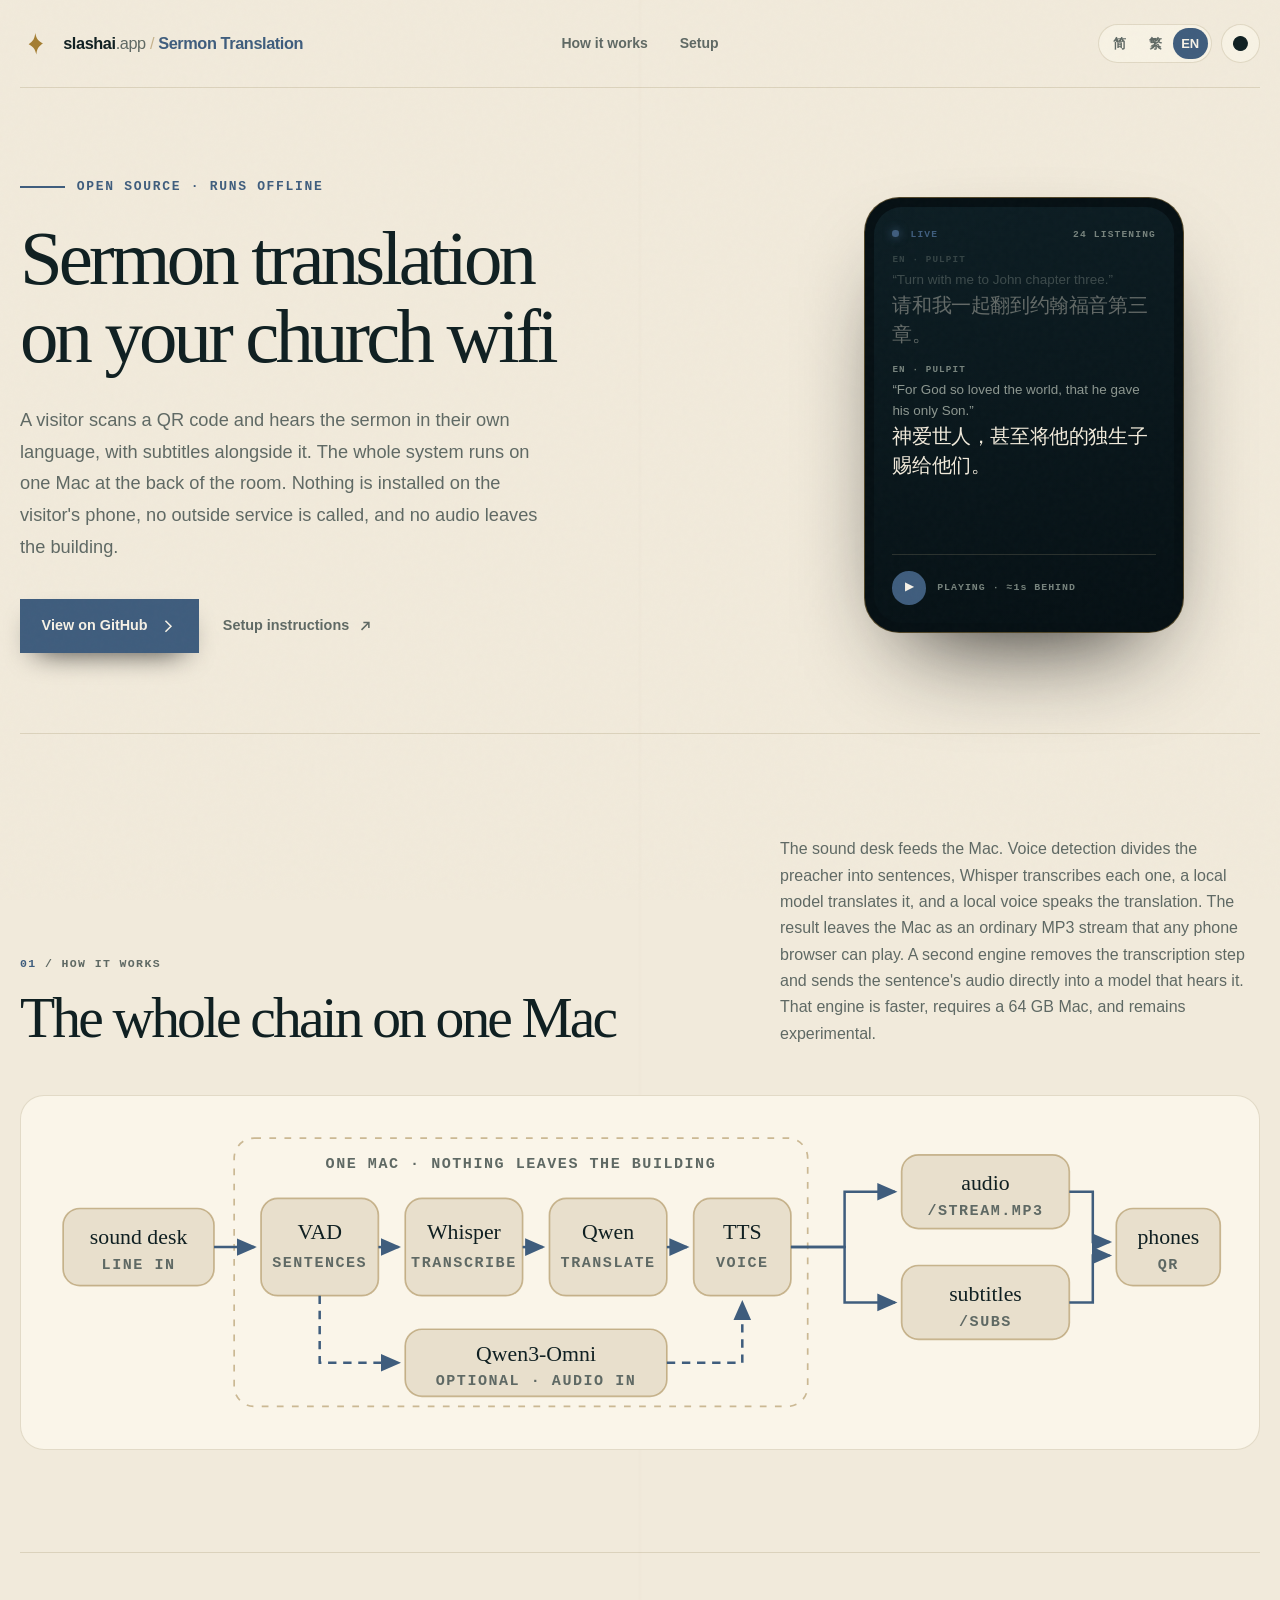
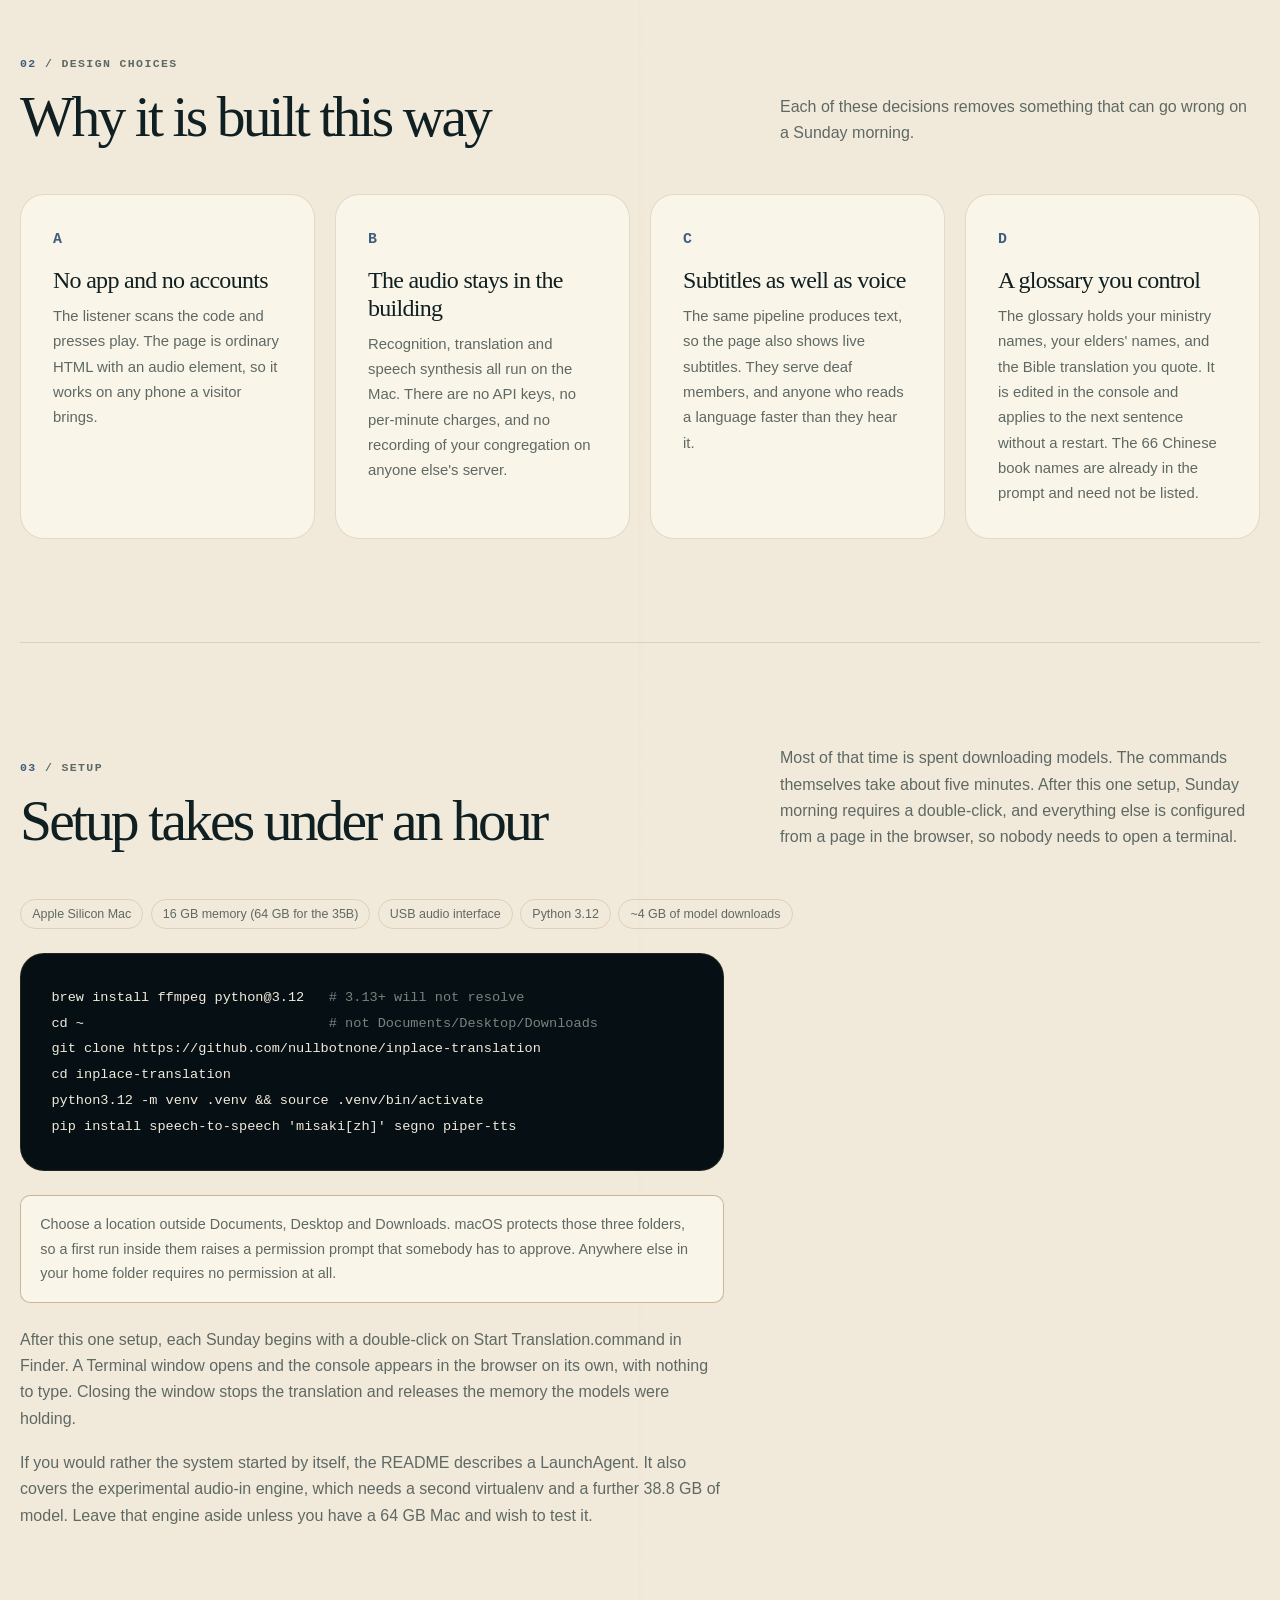
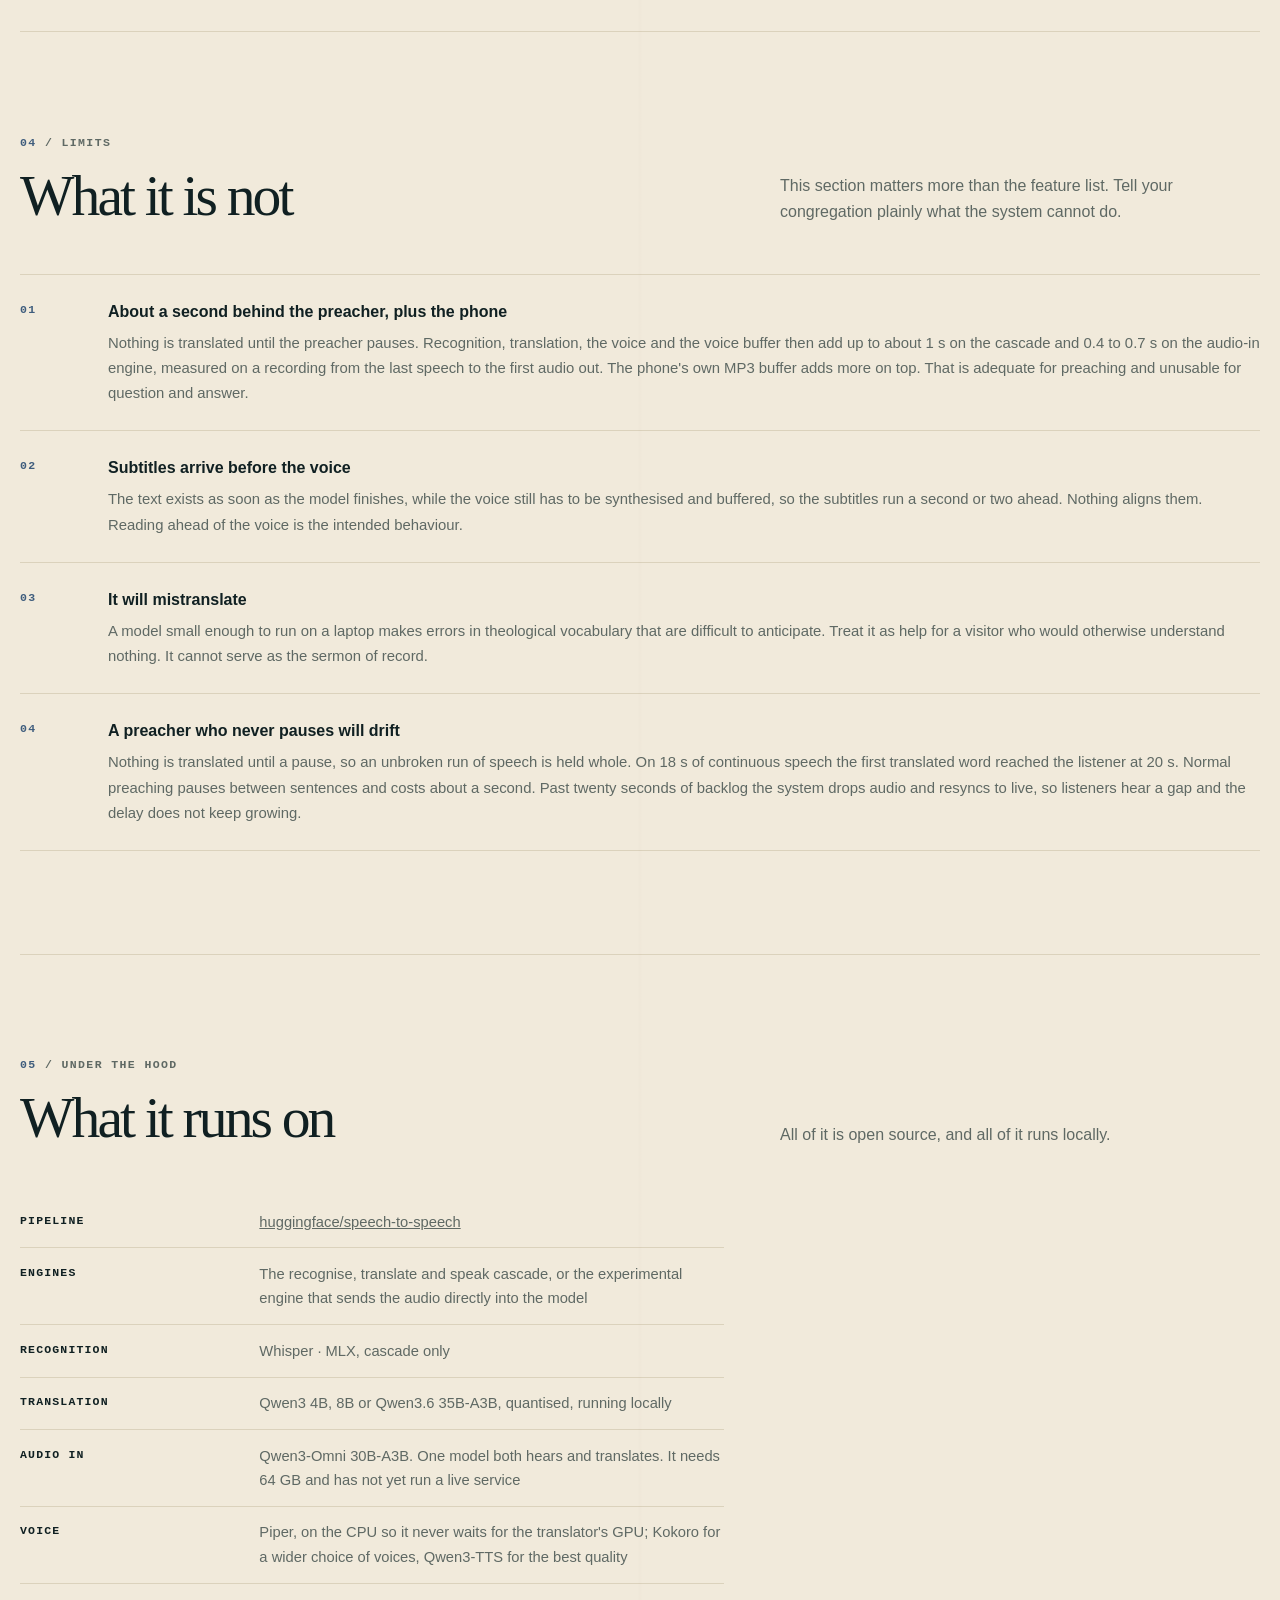
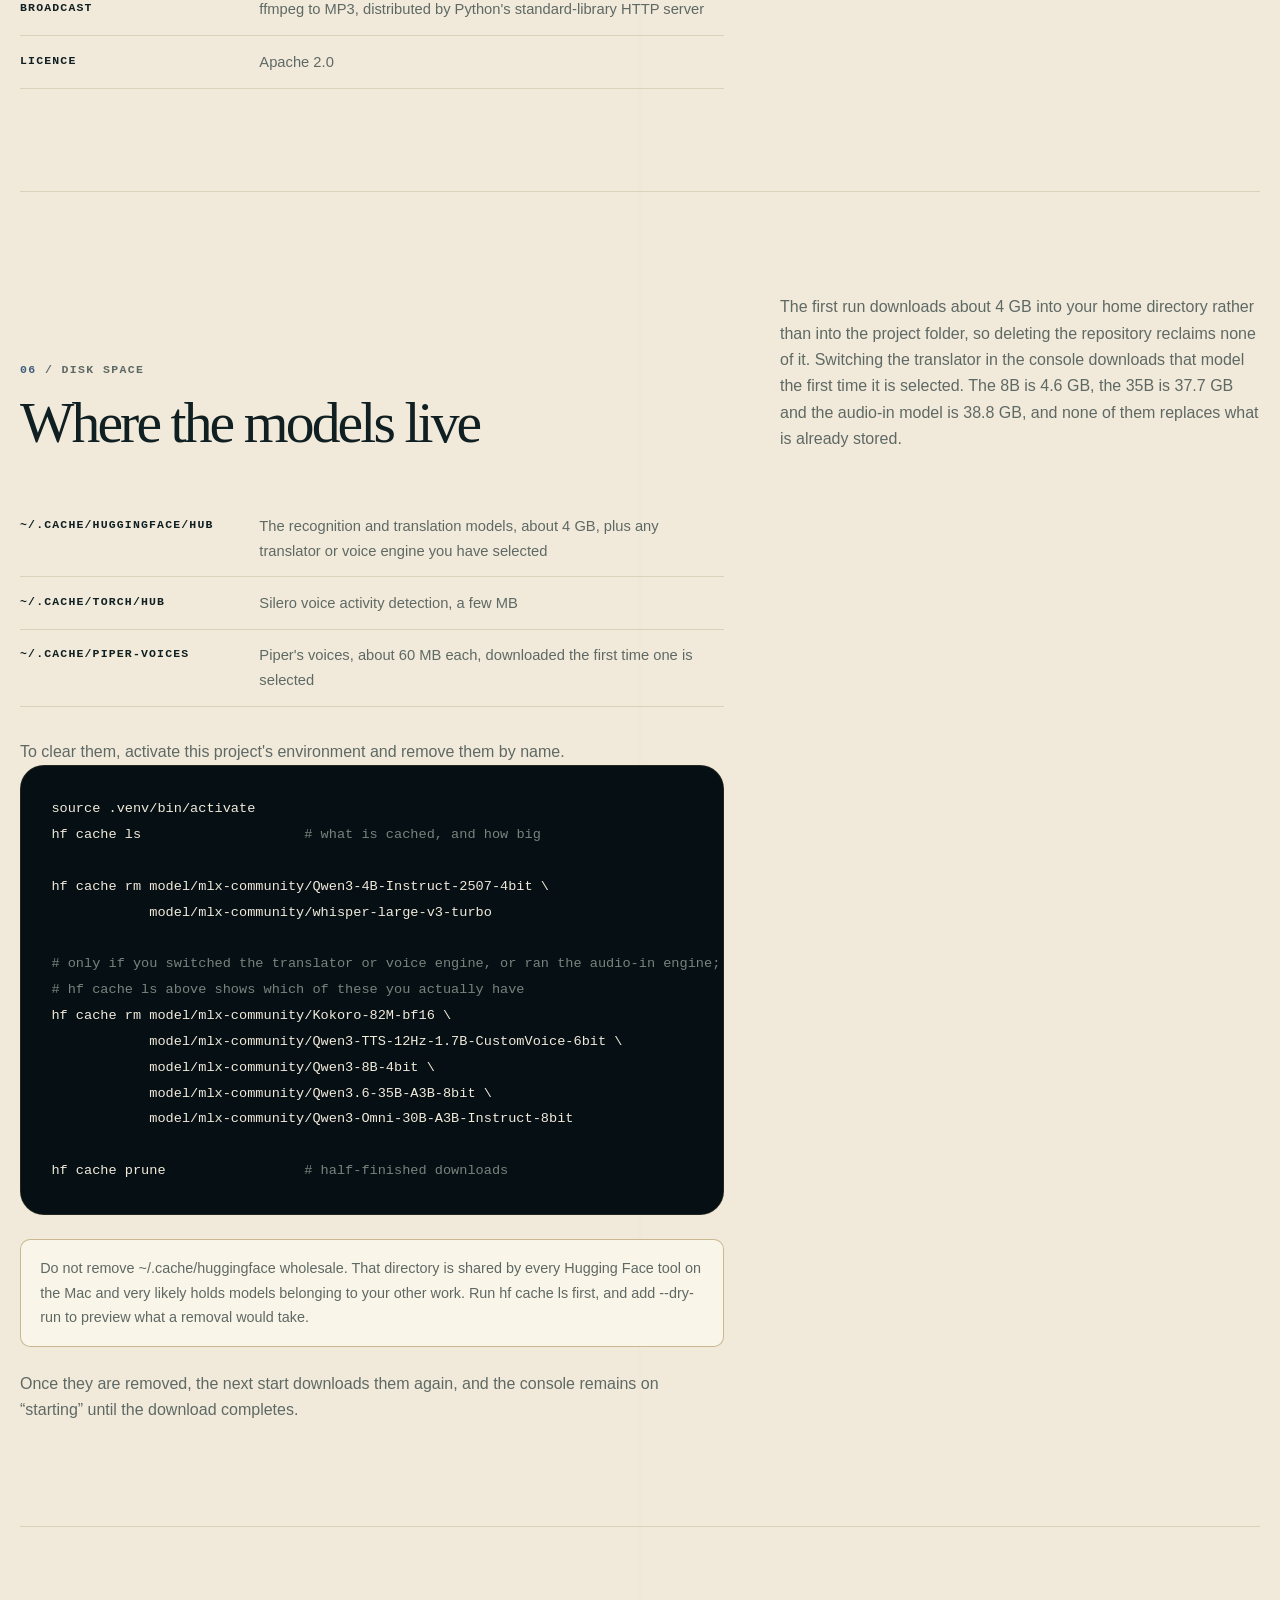
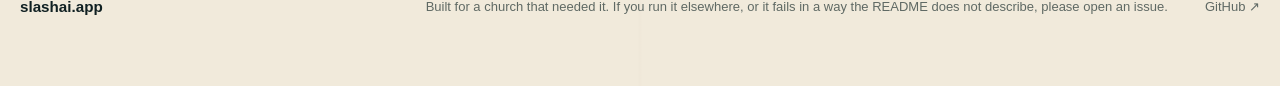
==== docs/index.html @ ac6c3f65 "Speak through Piper, off the GPU Kokoro is an MLX model, so it takes the same GPU lock the translato" ====
<!doctype html>
<html lang="zh-CN" data-lang="zh">
<head>
<meta charset="utf-8" />
<meta name="viewport" content="width=device-width, initial-scale=1" />
<link rel="icon" href="favicon.svg" type="image/svg+xml" />
<meta name="theme-color" content="#071013" />
<title>讲道翻译｜slashai.app</title>
<meta name="description" content="在教会 Wi-Fi 上实时翻译讲道：英文 ↔ 中文，语音与字幕，全部在本地运行。" />
<meta property="og:type" content="website" />
<meta property="og:title" content="讲道翻译 · Sermon Translation" />
<meta property="og:description" content="访客扫码即可听到自己语言的讲道。无需安装 App，不经云端，声音不离开教会。" />
<meta property="og:url" content="https://slashai.app/inplace-translation/" />
<meta property="og:site_name" content="slashai.app" />
<link rel="stylesheet" href="styles.css" />
</head>
<body>
<a class="skip-link" href="#how">Skip to content</a>

<header class="topbar">
  <a class="brand" href="/" aria-label="slashai.app home">
    <span class="brand-mark" aria-hidden="true">
      <svg viewBox="0 0 32 32"><path d="M16 2.5c1.15 7.35 3.15 9.95 8.9 13.5-5.75 3.55-7.75 6.15-8.9 13.5-1.15-7.35-3.15-9.95-8.9-13.5 5.75-3.55 7.75-6.15 8.9-13.5Z" /></svg>
    </span>
    <span>slashai<span class="brand-dim">.app</span><span class="brand-sep"> / </span><span class="brand-here" data-zh="讲道翻译" data-tw="講道翻譯" data-en="Sermon Translation"></span></span>
  </a>
  <nav class="nav-links" aria-label="Primary">
    <a href="#how" data-zh="工作原理" data-tw="工作原理" data-en="How it works"></a>
    <a href="#setup" data-zh="安装" data-tw="安裝" data-en="Setup"></a>
  </nav>
  <div class="topbar-tools">
    <div class="seg" role="group" aria-label="Language" id="langseg">
      <button type="button" data-lang="zh">简</button>
      <button type="button" data-lang="tw">繁</button>
      <button type="button" data-lang="en">EN</button>
    </div>
    <button class="iconbtn" id="themebtn" type="button" title="Theme">
      <span class="theme-icon" aria-hidden="true"></span>
      <span class="sr-only" data-zh="切换主题" data-tw="切換主題" data-en="Switch theme"></span>
    </button>
  </div>
</header>

<main>
  <section class="hero">
    <div class="hero-copy">
      <div class="eyebrow">
        <span class="eyebrow-line" aria-hidden="true"></span>
        <span data-zh="开源 · 离线运行" data-tw="開源 · 離線運行" data-en="Open source · Runs offline"></span>
      </div>
      <h1 data-zh="教会 Wi-Fi 上的讲道翻译"
          data-tw="教會 Wi-Fi 上的講道翻譯"
          data-en="Sermon translation on your church wifi"></h1>
      <p class="hero-sub"
         data-zh="访客扫描二维码，即可听到自己语言的讲道，并同时看到实时字幕。整套系统运行在会堂后排的一台 Mac 上。访客的手机不需安装任何程序，过程中不调用外部服务，声音也不会离开教会。"
         data-tw="訪客掃描 QR Code，即可聽到自己語言的講道，並同時看到即時字幕。整套系統執行在會堂後排的一台 Mac 上。訪客的手機不需安裝任何程式，過程中不呼叫外部服務，聲音也不會離開教會。"
         data-en="A visitor scans a QR code and hears the sermon in their own language, with subtitles alongside it. The whole system runs on one Mac at the back of the room. Nothing is installed on the visitor's phone, no outside service is called, and no audio leaves the building."></p>
      <div class="hero-actions">
        <a class="button" href="https://github.com/nullbotnone/inplace-translation" target="_blank" rel="noopener">
          <span data-zh="在 GitHub 上查看" data-tw="在 GitHub 上查看" data-en="View on GitHub"></span>
          <svg viewBox="0 0 20 20" aria-hidden="true"><path d="m7 4 6 6-6 6" /></svg>
        </a>
        <a class="text-link" href="#setup">
          <span data-zh="安装说明" data-tw="安裝說明" data-en="Setup instructions"></span>
          <svg viewBox="0 0 20 20" aria-hidden="true"><path d="M6 14 14 6M8 6h6v6" /></svg>
        </a>
      </div>
    </div>

    <div class="phone" aria-hidden="true">
      <div class="phone-screen">
        <div class="phone-top">
          <span class="live"><i></i> LIVE</span>
          <span>24 LISTENING</span>
        </div>

        <div class="sub past">
          <p class="sub-tag">EN · PULPIT</p>
          <p class="sub-src">“Turn with me to John chapter three.”</p>
          <p class="sub-out">请和我一起翻到约翰福音第三章。</p>
        </div>

        <div class="sub">
          <p class="sub-tag">EN · PULPIT</p>
          <p class="sub-src">“For God so loved the world, that he gave his only Son.”</p>
          <p class="sub-out">神爱世人，甚至将他的独生子赐给他们。</p>
        </div>

        <div class="phone-play">
          <span>▶</span><span>PLAYING · ≈1s BEHIND</span>
        </div>
      </div>
    </div>
  </section>

  <section class="band" id="how">
    <div class="band-head">
      <div>
        <p class="kicker"><b>01</b> / <span data-zh="工作原理" data-tw="工作原理" data-en="How it works"></span></p>
        <h2 data-zh="整条流程都在一台 Mac 上" data-tw="整條流程都在一台 Mac 上" data-en="The whole chain on one Mac"></h2>
      </div>
      <p data-zh="音控台把讲员的声音送入 Mac。系统按句子切分，转写成文字，在本地翻译，再由本地的语音读出，最后以普通的 MP3 流广播出去，任何手机浏览器都能收听。另有一种引擎去掉了转写这一步，整句音频直接送入一个能听的模型。它更快，但需要 64 GB 的 Mac，目前仍属实验性质。"
         data-tw="音控台把講員的聲音送入 Mac。系統按句子切分，轉寫成文字，在本地翻譯，再由本地的語音讀出，最後以普通的 MP3 串流廣播出去，任何手機瀏覽器都能收聽。另有一種引擎去掉了轉寫這一步，整句音訊直接送入一個能聽的模型。它更快，但需要 64 GB 的 Mac，目前仍屬實驗性質。"
         data-en="The sound desk feeds the Mac. Voice detection divides the preacher into sentences, Whisper transcribes each one, a local model translates it, and a local voice speaks the translation. The result leaves the Mac as an ordinary MP3 stream that any phone browser can play. A second engine removes the transcription step and sends the sentence's audio directly into a model that hears it. That engine is faster, requires a 64 GB Mac, and remains experimental."></p>
    </div>

    <div class="stage">
      <svg viewBox="0 0 700 172" role="img" aria-label="Audio from the sound desk passes through voice detection, transcription, translation and speech synthesis on one Mac, then out to phones as an MP3 stream and live subtitles. An optional second engine replaces the transcription and translation steps with a single model that hears the audio itself.">
        <defs>
          <marker id="ar" markerWidth="9" markerHeight="9" refX="7" refY="4.5" orient="auto">
            <path d="M0,1 L8,4.5 L0,8 z" fill="var(--accent)" />
          </marker>
          <style>
            /* Tokens, so the diagram follows the light/dark toggle. */
            .bx { fill: var(--surface-2); stroke: var(--line-strong); rx: 10 }
            .tx { fill: var(--ink); font: 500 13px var(--display); text-anchor: middle }
            .sb { fill: var(--ink-soft); font: 700 9px var(--mono);
                  letter-spacing: .1em; text-anchor: middle }
            .ln { stroke: var(--accent); stroke-width: 1.5; fill: none; marker-end: url(#ar) }
            .zone { fill: none; stroke: var(--line-strong); stroke-dasharray: 4 5; rx: 12 }
          </style>
        </defs>

        <rect class="zone" x="108" y="6" width="342" height="160" />
        <text class="sb" x="279" y="24">ONE MAC · NOTHING LEAVES THE BUILDING</text>

        <rect class="bx" x="6" y="48" width="90" height="46" />
        <text class="tx" x="51" y="69">sound desk</text><text class="sb" x="51" y="84">LINE IN</text>

        <rect class="bx" x="124" y="42" width="70" height="58" />
        <text class="tx" x="159" y="66">VAD</text><text class="sb" x="159" y="83">SENTENCES</text>

        <rect class="bx" x="210" y="42" width="70" height="58" />
        <text class="tx" x="245" y="66">Whisper</text><text class="sb" x="245" y="83">TRANSCRIBE</text>

        <rect class="bx" x="296" y="42" width="70" height="58" />
        <text class="tx" x="331" y="66">Qwen</text><text class="sb" x="331" y="83">TRANSLATE</text>

        <rect class="bx" x="382" y="42" width="58" height="58" />
        <text class="tx" x="411" y="66">TTS</text><text class="sb" x="411" y="83">VOICE</text>

        <rect class="bx" x="506" y="16" width="100" height="44" />
        <text class="tx" x="556" y="37">audio</text><text class="sb" x="556" y="52">/STREAM.MP3</text>

        <rect class="bx" x="506" y="82" width="100" height="44" />
        <text class="tx" x="556" y="103">subtitles</text><text class="sb" x="556" y="118">/SUBS</text>

        <rect class="bx" x="634" y="48" width="62" height="46" />
        <text class="tx" x="665" y="69">phones</text><text class="sb" x="665" y="84">QR</text>

        <rect class="bx" x="210" y="120" width="156" height="40" />
        <text class="tx" x="288" y="139">Qwen3-Omni</text><text class="sb" x="288" y="153">OPTIONAL · AUDIO IN</text>

        <path class="ln" d="M96,71 H120" />
        <path class="ln" d="M194,71 H206" />
        <path class="ln" d="M280,71 H292" />
        <path class="ln" d="M366,71 H378" />
        <path class="ln" d="M440,71 H472 V38 H502" />
        <path class="ln" d="M440,71 H472 V104 H502" />
        <path class="ln" d="M606,38 H620 V68 H630" />
        <path class="ln" d="M606,104 H620 V76 H630" />

        <path class="ln" stroke-dasharray="5 4" d="M159,100 V140 H206" />
        <path class="ln" stroke-dasharray="5 4" d="M366,140 H411 V104" />
      </svg>
    </div>
  </section>

  <section class="band">
    <div class="band-head">
      <div>
        <p class="kicker"><b>02</b> / <span data-zh="设计取舍" data-tw="設計取捨" data-en="Design choices"></span></p>
        <h2 data-zh="为什么这样设计" data-tw="為什麼這樣設計" data-en="Why it is built this way"></h2>
      </div>
      <p data-zh="每一项决定都是为了减少主日早上可能出错的环节。"
         data-tw="每一項決定都是為了減少主日早上可能出錯的環節。"
         data-en="Each of these decisions removes something that can go wrong on a Sunday morning."></p>
    </div>

    <div class="features">
      <div class="feature">
        <p class="kicker">A</p>
        <h3 data-zh="无需安装 App" data-tw="無需安裝 App" data-en="No app and no accounts"></h3>
        <p data-zh="听众扫码后按下播放。页面只是普通网页加一个音频元素，访客带来的任何手机都能使用。"
           data-tw="聽眾掃碼後按下播放。頁面只是普通網頁加一個音訊元素，訪客帶來的任何手機都能使用。"
           data-en="The listener scans the code and presses play. The page is ordinary HTML with an audio element, so it works on any phone a visitor brings."></p>
      </div>
      <div class="feature">
        <p class="kicker">B</p>
        <h3 data-zh="声音不离开教会" data-tw="聲音不離開教會" data-en="The audio stays in the building"></h3>
        <p data-zh="识别、翻译与语音合成都在这台 Mac 上运行。不需要 API key，没有按分钟计费，也不会有会众的录音留在别人的服务器上。"
           data-tw="辨識、翻譯與語音合成都在這台 Mac 上執行。不需要 API key，沒有按分鐘計費，也不會有會眾的錄音留在別人的伺服器上。"
           data-en="Recognition, translation and speech synthesis all run on the Mac. There are no API keys, no per-minute charges, and no recording of your congregation on anyone else's server."></p>
      </div>
      <div class="feature">
        <p class="kicker">C</p>
        <h3 data-zh="字幕与语音并行" data-tw="字幕與語音並行" data-en="Subtitles as well as voice"></h3>
        <p data-zh="同一条流程也产出文字，因此页面上同时有实时字幕。听障的会友可以使用，读得比听得快的人同样可以。"
           data-tw="同一條流程也產出文字，因此頁面上同時有即時字幕。聽障的會友可以使用，讀得比聽得快的人同樣可以。"
           data-en="The same pipeline produces text, so the page also shows live subtitles. They serve deaf members, and anyone who reads a language faster than they hear it."></p>
      </div>
      <div class="feature">
        <p class="kicker">D</p>
        <h3 data-zh="由你维护的词表" data-tw="由你維護的詞表" data-en="A glossary you control"></h3>
        <p data-zh="词表里写你们的事工名称、长老姓名，以及你们引用的圣经译本。它在控制台中编辑，下一句即生效，无需重启。和合本 66 卷书名已包含在提示词中，不必另行列出。"
           data-tw="詞表裡寫你們的事工名稱、長老姓名，以及你們引用的聖經譯本。它在控制台中編輯，下一句即生效，無需重啟。和合本 66 卷書名已包含在提示詞中，不必另行列出。"
           data-en="The glossary holds your ministry names, your elders' names, and the Bible translation you quote. It is edited in the console and applies to the next sentence without a restart. The 66 Chinese book names are already in the prompt and need not be listed."></p>
      </div>
    </div>
  </section>

  <section class="band" id="setup">
    <div class="band-head">
      <div>
        <p class="kicker"><b>03</b> / <span data-zh="安装" data-tw="安裝" data-en="Setup"></span></p>
        <h2 data-zh="一小时内完成安装" data-tw="一小時內完成安裝" data-en="Setup takes under an hour"></h2>
      </div>
      <p data-zh="其中大部分时间用于下载模型，需要输入的命令约五分钟即可完成。安装一次之后，主日早上只需双击启动，其余设置都在浏览器页面中完成，不需要任何人打开终端。"
         data-tw="其中大部分時間用於下載模型，需要輸入的命令約五分鐘即可完成。安裝一次之後，主日早上只需雙擊啟動，其餘設定都在瀏覽器頁面中完成，不需要任何人打開終端機。"
         data-en="Most of that time is spent downloading models. The commands themselves take about five minutes. After this one setup, Sunday morning requires a double-click, and everything else is configured from a page in the browser, so nobody needs to open a terminal."></p>
    </div>

    <ul class="req">
      <li data-zh="Apple Silicon Mac" data-tw="Apple Silicon Mac" data-en="Apple Silicon Mac"></li>
      <li data-zh="16 GB 内存（35B 要 64 GB）" data-tw="16 GB 記憶體（35B 要 64 GB）" data-en="16 GB memory (64 GB for the 35B)"></li>
      <li data-zh="USB 音频接口" data-tw="USB 音訊介面" data-en="USB audio interface"></li>
      <li data-zh="Python 3.12" data-tw="Python 3.12" data-en="Python 3.12"></li>
      <li data-zh="约 4 GB 模型下载" data-tw="約 4 GB 模型下載" data-en="~4 GB of model downloads"></li>
    </ul>

<pre><code>brew install ffmpeg python@3.12   <span class="c"># 3.13+ will not resolve</span>
cd ~                              <span class="c"># not Documents/Desktop/Downloads</span>
git clone https://github.com/nullbotnone/inplace-translation
cd inplace-translation
python3.12 -m venv .venv &amp;&amp; source .venv/bin/activate
pip install speech-to-speech 'misaki[zh]' segno piper-tts</code></pre>

    <p class="warn-note"
       data-zh="请把项目放在「文稿」「桌面」「下载」之外的位置。macOS 对这三个文件夹另有保护，在其中首次运行会弹出授权提示，需要有人确认。放在个人文件夹的其他位置则完全不需要授权。"
       data-tw="請把專案放在「文件」「桌面」「下載」之外的位置。macOS 對這三個資料夾另有保護，在其中首次執行會跳出授權提示，需要有人確認。放在個人資料夾的其他位置則完全不需要授權。"
       data-en="Choose a location outside Documents, Desktop and Downloads. macOS protects those three folders, so a first run inside them raises a permission prompt that somebody has to approve. Anywhere else in your home folder requires no permission at all."></p>

    <p class="prose lead-in"
       data-zh="安装完成后，此后每个主日只需在访达中双击 Start Translation.command。终端窗口会打开，控制台自行在浏览器中出现，不必再输入任何命令。关闭窗口即停止翻译，模型占用的内存也随之释放。"
       data-tw="安裝完成後，此後每個主日只需在 Finder 中雙擊 Start Translation.command。終端機視窗會打開，控制台自行在瀏覽器中出現，不必再輸入任何命令。關閉視窗即停止翻譯，模型佔用的記憶體也隨之釋放。"
       data-en="After this one setup, each Sunday begins with a double-click on Start Translation.command in Finder. A Terminal window opens and the console appears in the browser on its own, with nothing to type. Closing the window stops the translation and releases the memory the models were holding."></p>

    <p class="prose"
       data-zh="若希望系统登录后自行启动，README 中提供了一个 LaunchAgent。实验性的音频直入引擎也记在那里，它需要另建一个虚拟环境，并再下载 38.8 GB 模型。除非你有 64 GB 的 Mac 并打算试用，否则可以先不安装。"
       data-tw="若希望系統登入後自行啟動，README 中提供了一個 LaunchAgent。實驗性的音訊直入引擎也記在那裡，它需要另建一個虛擬環境，並再下載 38.8 GB 模型。除非你有 64 GB 的 Mac 並打算試用，否則可以先不安裝。"
       data-en="If you would rather the system started by itself, the README describes a LaunchAgent. It also covers the experimental audio-in engine, which needs a second virtualenv and a further 38.8 GB of model. Leave that engine aside unless you have a 64 GB Mac and wish to test it."></p>
  </section>

  <section class="band">
    <div class="band-head">
      <div>
        <p class="kicker"><b>04</b> / <span data-zh="限制" data-tw="限制" data-en="Limits"></span></p>
        <h2 data-zh="它做不到的事" data-tw="它做不到的事" data-en="What it is not"></h2>
      </div>
      <p data-zh="这一节比功能列表更重要。请如实告知会众系统的局限。"
         data-tw="這一節比功能列表更重要。請如實告知會眾系統的侷限。"
         data-en="This section matters more than the feature list. Tell your congregation plainly what the system cannot do."></p>
    </div>

    <ul class="limits">
      <li>
        <span class="kicker">01</span>
        <div>
          <b data-zh="比讲员慢约一秒，再加上手机的延迟" data-tw="比講員慢約一秒，再加上手機的延遲" data-en="About a second behind the preacher, plus the phone"></b>
          <p data-zh="讲员停顿之前不会开始翻译。此后识别、翻译、语音合成与语音缓冲逐层累加。在录音上测得，从最后一个字到第一声译出的语音，级联约一秒，音频直入引擎为 0.4 至 0.7 秒。手机自身的 MP3 缓冲还要另外计入。用于讲道足够，用于问答则不可行。"
             data-tw="講員停頓之前不會開始翻譯。此後辨識、翻譯、語音合成與語音緩衝逐層累加。在錄音上測得，從最後一個字到第一聲譯出的語音，級聯約一秒，音訊直入引擎為 0.4 至 0.7 秒。手機自身的 MP3 緩衝還要另外計入。用於講道足夠，用於問答則不可行。"
             data-en="Nothing is translated until the preacher pauses. Recognition, translation, the voice and the voice buffer then add up to about 1 s on the cascade and 0.4 to 0.7 s on the audio-in engine, measured on a recording from the last speech to the first audio out. The phone's own MP3 buffer adds more on top. That is adequate for preaching and unusable for question and answer."></p>
        </div>
      </li>
      <li>
        <span class="kicker">02</span>
        <div>
          <b data-zh="字幕比语音先到" data-tw="字幕比語音先到" data-en="Subtitles arrive before the voice"></b>
          <p data-zh="模型一写完，文字便已存在，而语音仍需合成与缓冲，因此字幕会提前一两秒。系统不会将两者对齐，文字先于语音出现是预期的行为。"
             data-tw="模型一寫完，文字便已存在，而語音仍需合成與緩衝，因此字幕會提前一兩秒。系統不會將兩者對齊，文字先於語音出現是預期的行為。"
             data-en="The text exists as soon as the model finishes, while the voice still has to be synthesised and buffered, so the subtitles run a second or two ahead. Nothing aligns them. Reading ahead of the voice is the intended behaviour."></p>
        </div>
      </li>
      <li>
        <span class="kicker">03</span>
        <div>
          <b data-zh="它会翻错" data-tw="它會翻錯" data-en="It will mistranslate"></b>
          <p data-zh="小到能在笔记本电脑上运行的模型，在神学词汇上会出现难以预料的错误。它是给原本完全听不懂的访客的帮助，不能当作讲道的正式记录。"
             data-tw="小到能在筆記型電腦上執行的模型，在神學詞彙上會出現難以預料的錯誤。它是給原本完全聽不懂的訪客的幫助，不能當作講道的正式記錄。"
             data-en="A model small enough to run on a laptop makes errors in theological vocabulary that are difficult to anticipate. Treat it as help for a visitor who would otherwise understand nothing. It cannot serve as the sermon of record."></p>
        </div>
      </li>
      <li>
        <span class="kicker">04</span>
        <div>
          <b data-zh="讲员不停顿就会越拖越远" data-tw="講員不停頓就會越拖越遠" data-en="A preacher who never pauses will drift"></b>
          <p data-zh="没有停顿就不会开始翻译，一整段连续的讲话会被整块保留。在 18 秒不间断的讲话上测得，第一个译出的词到第 20 秒才传到听众。正常讲道会在句子之间停顿，代价约为一秒。积压超过二十秒时，系统会丢弃音频并重新同步到现场，听众听到的是一处断口，延迟不会持续累积。"
             data-tw="沒有停頓就不會開始翻譯，一整段連續的講話會被整塊保留。在 18 秒不間斷的講話上測得，第一個譯出的詞到第 20 秒才傳到聽眾。正常講道會在句子之間停頓，代價約為一秒。積壓超過二十秒時，系統會丟棄音訊並重新同步到現場，聽眾聽到的是一處斷口，延遲不會持續累積。"
             data-en="Nothing is translated until a pause, so an unbroken run of speech is held whole. On 18 s of continuous speech the first translated word reached the listener at 20 s. Normal preaching pauses between sentences and costs about a second. Past twenty seconds of backlog the system drops audio and resyncs to live, so listeners hear a gap and the delay does not keep growing."></p>
        </div>
      </li>
    </ul>
  </section>

  <section class="band">
    <div class="band-head">
      <div>
        <p class="kicker"><b>05</b> / <span data-zh="技术细节" data-tw="技術細節" data-en="Under the hood"></span></p>
        <h2 data-zh="用了什么" data-tw="用了什麼" data-en="What it runs on"></h2>
      </div>
      <p data-zh="全部开源，全部在本地运行。"
         data-tw="全部開源，全部在本地執行。"
         data-en="All of it is open source, and all of it runs locally."></p>
    </div>

    <table class="spec">
      <tr><td>Pipeline</td><td><a href="https://github.com/huggingface/speech-to-speech" target="_blank" rel="noopener">huggingface/speech-to-speech</a></td></tr>
      <tr><td data-zh="引擎" data-tw="引擎" data-en="Engines"></td><td data-zh="「识别 → 翻译 → 朗读」的级联，或将音频直接送入模型的实验引擎" data-tw="「辨識 → 翻譯 → 朗讀」的級聯，或將音訊直接送入模型的實驗引擎" data-en="The recognise, translate and speak cascade, or the experimental engine that sends the audio directly into the model"></td></tr>
      <tr><td data-zh="语音识别" data-tw="語音辨識" data-en="Recognition"></td><td data-zh="Whisper · MLX，仅级联" data-tw="Whisper · MLX，僅級聯" data-en="Whisper · MLX, cascade only"></td></tr>
      <tr><td data-zh="翻译" data-tw="翻譯" data-en="Translation"></td><td data-zh="Qwen3 4B、8B 或 Qwen3.6 35B-A3B，量化，本地运行" data-tw="Qwen3 4B、8B 或 Qwen3.6 35B-A3B，量化，本地執行" data-en="Qwen3 4B, 8B or Qwen3.6 35B-A3B, quantised, running locally"></td></tr>
      <tr><td data-zh="音频直入" data-tw="音訊直入" data-en="Audio in"></td><td data-zh="Qwen3-Omni 30B-A3B，由一个模型同时听取与翻译；需要 64 GB，尚未在真实聚会中使用过" data-tw="Qwen3-Omni 30B-A3B，由一個模型同時聽取與翻譯；需要 64 GB，尚未在真實聚會中使用過" data-en="Qwen3-Omni 30B-A3B. One model both hears and translates. It needs 64 GB and has not yet run a live service"></td></tr>
      <tr><td data-zh="语音合成" data-tw="語音合成" data-en="Voice"></td><td data-zh="Piper，在 CPU 上运行，不与翻译抢 GPU；需要更多声音时改用 Kokoro，需要更佳音质时改用 Qwen3-TTS" data-tw="Piper，在 CPU 上執行，不與翻譯搶 GPU；需要更多聲音時改用 Kokoro，需要更佳音質時改用 Qwen3-TTS" data-en="Piper, on the CPU so it never waits for the translator's GPU; Kokoro for a wider choice of voices, Qwen3-TTS for the best quality"></td></tr>
      <tr><td data-zh="广播" data-tw="廣播" data-en="Broadcast"></td><td data-zh="ffmpeg 转成 MP3，由 Python 标准库的 HTTP 服务器分发" data-tw="ffmpeg 轉成 MP3，由 Python 標準函式庫的 HTTP 伺服器分發" data-en="ffmpeg to MP3, distributed by Python's standard-library HTTP server"></td></tr>
      <tr><td data-zh="授权" data-tw="授權" data-en="Licence"></td><td>Apache 2.0</td></tr>
    </table>
  </section>

  <section class="band" id="disk">
    <div class="band-head">
      <div>
        <p class="kicker"><b>06</b> / <span data-zh="磁盘空间" data-tw="磁碟空間" data-en="Disk space"></span></p>
        <h2 data-zh="模型存在哪里" data-tw="模型存在哪裡" data-en="Where the models live"></h2>
      </div>
      <p data-zh="第一次运行会下载约 4 GB，存放在用户目录而非项目文件夹，因此删除仓库并不会释放这些空间。在控制台中更换翻译模型时，首次选择也会下载该模型。8B 为 4.6 GB，35B 为 37.7 GB，音频直入的模型为 38.8 GB，且都不会替换已有的模型。"
         data-tw="第一次執行會下載約 4 GB，存放在使用者目錄而非專案資料夾，因此刪除倉庫並不會釋放這些空間。在控制台中更換翻譯模型時，首次選擇也會下載該模型。8B 為 4.6 GB，35B 為 37.7 GB，音訊直入的模型為 38.8 GB，且都不會替換已有的模型。"
         data-en="The first run downloads about 4 GB into your home directory rather than into the project folder, so deleting the repository reclaims none of it. Switching the translator in the console downloads that model the first time it is selected. The 8B is 4.6 GB, the 35B is 37.7 GB and the audio-in model is 38.8 GB, and none of them replaces what is already stored."></p>
    </div>

    <table class="spec">
      <tr><td>~/.cache/huggingface/hub</td>
          <td data-zh="识别与翻译模型，约 4 GB，以及你另行选用的翻译模型或语音引擎"
              data-tw="辨識與翻譯模型，約 4 GB，以及你另行選用的翻譯模型或語音引擎"
              data-en="The recognition and translation models, about 4 GB, plus any translator or voice engine you have selected"></td></tr>
      <tr><td>~/.cache/torch/hub</td>
          <td data-zh="Silero 语音活动检测，数 MB"
              data-tw="Silero 語音活動偵測，數 MB"
              data-en="Silero voice activity detection, a few MB"></td></tr>
      <tr><td>~/.cache/piper-voices</td>
          <td data-zh="Piper 的声音，每个约 60 MB，首次选用时下载"
              data-tw="Piper 的聲音，每個約 60 MB，首次選用時下載"
              data-en="Piper's voices, about 60 MB each, downloaded the first time one is selected"></td></tr>
    </table>

    <p class="prose lead-in"
       data-zh="要清除它们，请先激活本项目的环境，再按名称逐个删除。"
       data-tw="要清除它們，請先啟用本專案的環境，再按名稱逐個刪除。"
       data-en="To clear them, activate this project's environment and remove them by name."></p>

<pre><code>source .venv/bin/activate
hf cache ls                    <span class="c"># what is cached, and how big</span>

hf cache rm model/mlx-community/Qwen3-4B-Instruct-2507-4bit \
            model/mlx-community/whisper-large-v3-turbo

<span class="c"># only if you switched the translator or voice engine, or ran the audio-in engine;
# hf cache ls above shows which of these you actually have</span>
hf cache rm model/mlx-community/Kokoro-82M-bf16 \
            model/mlx-community/Qwen3-TTS-12Hz-1.7B-CustomVoice-6bit \
            model/mlx-community/Qwen3-8B-4bit \
            model/mlx-community/Qwen3.6-35B-A3B-8bit \
            model/mlx-community/Qwen3-Omni-30B-A3B-Instruct-8bit

hf cache prune                 <span class="c"># half-finished downloads</span></code></pre>

    <p class="warn-note"
       data-zh="请勿直接删除整个 ~/.cache/huggingface。这台 Mac 上所有 Hugging Face 工具共用该目录，其中很可能还有你其他工作的模型。请先运行 hf cache ls 查看，并可加上 --dry-run 预览将要删除的内容。"
       data-tw="請勿直接刪除整個 ~/.cache/huggingface。這台 Mac 上所有 Hugging Face 工具共用該目錄，其中很可能還有你其他工作的模型。請先執行 hf cache ls 查看，並可加上 --dry-run 預覽將要刪除的內容。"
       data-en="Do not remove ~/.cache/huggingface wholesale. That directory is shared by every Hugging Face tool on the Mac and very likely holds models belonging to your other work. Run hf cache ls first, and add --dry-run to preview what a removal would take."></p>

    <p class="prose"
       data-zh="删除之后，下次启动会重新下载，在下载完成之前控制台会一直显示“启动中”。"
       data-tw="刪除之後，下次啟動會重新下載，在下載完成之前控制台會一直顯示「啟動中」。"
       data-en="Once they are removed, the next start downloads them again, and the console remains on “starting” until the download completes."></p>
  </section>

</main>

<footer>
  <a class="footer-brand" href="/">slashai.app</a>
  <p data-zh="为一间确实需要它的教会而建。如果你在别处使用，或遇到 README 未涵盖的故障，欢迎提交 issue。"
     data-tw="為一間確實需要它的教會而建。如果你在別處使用，或遇到 README 未涵蓋的故障，歡迎提交 issue。"
     data-en="Built for a church that needed it. If you run it elsewhere, or it fails in a way the README does not describe, please open an issue."></p>
  <p class="foot-links"><a href="https://github.com/nullbotnone/inplace-translation" target="_blank" rel="noopener">GitHub ↗</a></p>
</footer>

<script>
  /* Mirrors the storage contract in the main site's app.js so a visitor's
     language and theme carry across slashai.app pages. */
  const LANGS = ["zh", "tw", "en"];
  const HTML_LANG = { zh: "zh-CN", tw: "zh-TW", en: "en" };
  const store = {
    get(key, fallback) {
      try { const v = localStorage.getItem("slashai." + key); return v === null ? fallback : JSON.parse(v); }
      catch (_) { return fallback; }
    },
    set(key, value) {
      try { localStorage.setItem("slashai." + key, JSON.stringify(value)); } catch (_) { /* private mode */ }
    },
  };

  let lang = (() => {
    const saved = store.get("lang", null);
    if (LANGS.includes(saved)) return saved;
    const nav = (navigator.language || "en").toLowerCase();
    if (nav.startsWith("zh")) return /hant|tw|hk|mo/.test(nav) ? "tw" : "zh";
    return "en";
  })();
  let theme = store.get("theme", "auto");

  function applyLang() {
    document.documentElement.lang = HTML_LANG[lang];
    document.documentElement.dataset.lang = lang;
    document.querySelectorAll("[data-en]").forEach((el) => {
      el.textContent = el.dataset[lang] || el.dataset.en;
    });
    document.querySelectorAll("#langseg button").forEach((b) => {
      b.setAttribute("aria-pressed", String(b.dataset.lang === lang));
    });
  }

  /* This page has no prefers-color-scheme rules, so "auto" paints exactly like "dark".
     Resolve it against the OS and always write an explicit theme, otherwise one click in
     three changes nothing and the button feels broken. */
  function shown() {
    if (theme !== "auto") return theme;
    return window.matchMedia && window.matchMedia("(prefers-color-scheme: light)").matches
      ? "light" : "dark";
  }

  function applyTheme() {
    document.documentElement.dataset.theme = shown();
    document.querySelector('meta[name="theme-color"]').content =
      shown() === "light" ? "#f1eadb" : "#071013";
    document.getElementById("themebtn").dataset.mode = shown();
  }

  document.addEventListener("click", (event) => {
    const btn = event.target.closest("#langseg button");
    if (btn) { lang = btn.dataset.lang; store.set("lang", lang); applyLang(); return; }
    if (event.target.closest("#themebtn")) {
      theme = shown() === "light" ? "dark" : "light";   // flip what is on screen, every time
      store.set("theme", theme);
      applyTheme();
    }
  });

  applyLang();
  applyTheme();
</script>
</body>
</html>
---- docs/styles.css ----
/* Sermon translation — a product page under slashai.app.
   Shares the family's palette, serif display type and mono labels; carries its
   own accent (signal blue) the way each tool on the index does. Self-contained
   on purpose: the parent site can be restyled without breaking this page. */

:root {
  color-scheme: dark;
  --bg: #071013; --surface: #0b181b; --surface-2: #112121;
  --ink: #f1eadb; --ink-soft: #a9a899;
  --line: #dccca429; --line-strong: #d2bb8454;
  --gold: #c8a75d;                      /* slashai.app brand, used for the mark only */
  --accent: #8fa7c2; --accent-strong: #a9bdd4; --on-accent: #08151c;
  --radius: 1.5rem;
  --shadow: 0 28px 80px -38px rgba(0, 0, 0, .82);
  --display: Georgia, "Songti SC", "Noto Serif SC", serif;
  --mono: ui-monospace, SFMono-Regular, Menlo, monospace;
}
:root[data-theme="light"] {
  color-scheme: light;
  --bg: #f1eadb; --surface: #faf5e9; --surface-2: #e8dfcc;
  --ink: #102022; --ink-soft: #5f6964;
  --line: #8b754936; --line-strong: #9b7d3f80;
  --gold: #a47e32;
  --accent: #3f5d7d; --accent-strong: #2d4760; --on-accent: #f6f1e6;
  --shadow: 0 24px 70px -38px rgba(30, 34, 25, .35);
}

* { box-sizing: border-box; }
html { scroll-behavior: smooth; }
body {
  margin: 0; min-width: 320px; color: var(--ink);
  background: linear-gradient(90deg, transparent 49.93%,
              color-mix(in srgb, var(--line) 36%, transparent) 50%, transparent 50.07%), var(--bg);
  background-size: min(100%, 88rem) 100%; background-position: center;
  font: 16px/1.65 Inter, ui-sans-serif, -apple-system, BlinkMacSystemFont, "Segoe UI",
        "PingFang SC", "Noto Sans SC", sans-serif;
  -webkit-font-smoothing: antialiased;
}
body::before {            /* the family's paper grain */
  content: ""; position: fixed; inset: 0; pointer-events: none; opacity: .025; z-index: 20;
  background-image: url("data:image/svg+xml,%3Csvg viewBox='0 0 180 180' xmlns='http://www.w3.org/2000/svg'%3E%3Cfilter id='n'%3E%3CfeTurbulence type='fractalNoise' baseFrequency='.9' numOctaves='3' stitchTiles='stitch'/%3E%3C/filter%3E%3Crect width='100%25' height='100%25' filter='url(%23n)' opacity='.8'/%3E%3C/svg%3E");
}
main, .topbar, footer { width: min(calc(100% - 2.5rem), 82rem); margin-inline: auto; }
a { color: inherit; }
button, a { -webkit-tap-highlight-color: transparent; }
button:focus-visible, a:focus-visible { outline: 3px solid var(--accent); outline-offset: 4px; }
h1, h2 { margin: 0; font-family: var(--display); font-weight: 500;
         letter-spacing: -.05em; line-height: 1.02; text-wrap: balance; }
.sr-only { position: absolute; width: 1px; height: 1px; padding: 0; margin: -1px;
           overflow: hidden; clip: rect(0, 0, 0, 0); white-space: nowrap; border: 0; }
.skip-link { position: fixed; top: .75rem; left: .75rem; z-index: 100; transform: translateY(-180%);
             background: var(--ink); color: var(--bg); padding: .6rem .9rem; border-radius: .4rem; }
.skip-link:focus { transform: translateY(0); }
.kicker { font: 750 .72rem/1.4 var(--mono); letter-spacing: .12em; text-transform: uppercase; }

/* ---------------------------------------------------------------- topbar */
.topbar { height: 5.5rem; display: grid; grid-template-columns: 1fr auto 1fr;
          align-items: center; gap: 1rem; border-bottom: 1px solid var(--line); }
.brand { display: inline-flex; align-items: center; gap: .7rem; width: max-content;
         font-weight: 720; font-size: 1.02rem; letter-spacing: -.025em; text-decoration: none; }
.brand-mark { width: 2rem; height: 2rem; display: grid; place-items: center; color: var(--gold);
              transform: rotate(-3deg); transition: transform .25s ease, color .25s ease; }
.brand:hover .brand-mark { color: var(--ink); transform: rotate(3deg) scale(1.08); }
.brand-mark svg { width: 1.6rem; height: 1.6rem; fill: currentColor; }
.brand-dim { color: var(--ink-soft); font-weight: 450; }
.brand-sep { color: var(--line-strong); font-weight: 300; }
.brand-here { color: var(--accent); font-weight: 650; }
.nav-links { display: flex; gap: 2rem; font-size: .875rem; font-weight: 650; }
.nav-links a { text-decoration: none; color: var(--ink-soft); transition: color .2s; }
.nav-links a:hover { color: var(--ink); }
.topbar-tools { justify-self: end; display: flex; align-items: center; gap: .55rem; }
.seg { display: inline-flex; padding: .2rem; border: 1px solid var(--line); border-radius: 999px;
       background: color-mix(in srgb, var(--surface) 70%, transparent); }
.seg button { min-width: 2.2rem; border: 0; border-radius: 999px; background: transparent;
              color: var(--ink-soft); cursor: pointer; font: inherit; font-size: .8125rem;
              font-weight: 650; padding: .27rem .52rem; }
.seg button[aria-pressed="true"] { background: var(--accent); color: var(--on-accent); }
.iconbtn { width: 2.45rem; height: 2.45rem; display: grid; place-items: center;
           border: 1px solid var(--line); border-radius: 50%;
           background: color-mix(in srgb, var(--surface) 70%, transparent);
           color: var(--ink); cursor: pointer; }
.theme-icon { width: .95rem; height: .95rem; border: 1.5px solid currentColor; border-radius: 50%;
              box-shadow: inset -.3rem -.3rem 0 currentColor; transform: rotate(-25deg);
              transition: transform .25s ease; }
.iconbtn:hover .theme-icon { transform: rotate(20deg); }
.iconbtn[data-mode="light"] .theme-icon { background: currentColor; box-shadow: none; }
.iconbtn[data-mode="dark"] .theme-icon { background: transparent;
                                         box-shadow: inset -.32rem -.2rem 0 currentColor; }

/* ------------------------------------------------------------------ hero */
.hero { padding: clamp(3.5rem, 7vw, 6.5rem) 0 5rem;
        display: grid; grid-template-columns: minmax(0, 1.1fr) minmax(18rem, .75fr);
        align-items: center; gap: clamp(2.5rem, 6vw, 6rem); }
.hero-copy { max-width: 44rem; min-width: 0; }
.eyebrow { display: flex; align-items: center; gap: .75rem; margin-bottom: 1.5rem;
           color: var(--accent); font: 800 .8125rem/1.4 var(--mono);
           letter-spacing: .13em; text-transform: uppercase; }
.eyebrow-line { width: 2.8rem; height: 2px; background: currentColor; }
.hero h1 { max-width: 12em; font-size: clamp(2.9rem, 6vw, 5.6rem); }
.hero-sub { max-width: 34rem; margin: 1.7rem 0 0; color: var(--ink-soft);
            font-size: clamp(1rem, 1.5vw, 1.14rem); line-height: 1.75; }
.hero-actions { display: flex; align-items: center; flex-wrap: wrap; gap: 1.5rem; margin-top: 2.25rem; }
.button { min-height: 3.35rem; display: inline-flex; align-items: center; justify-content: center;
          gap: .7rem; padding: 0 1.35rem; text-decoration: none; font-size: .9rem; font-weight: 750;
          background: var(--accent); color: var(--on-accent);
          box-shadow: 0 12px 30px -16px #000; transition: transform .2s, background .2s; }
.button:hover { background: var(--accent-strong); transform: translateY(-2px); }
.button svg, .text-link svg { width: 1.15rem; fill: none; stroke: currentColor; stroke-width: 1.7; }
.text-link { display: inline-flex; align-items: center; gap: .45rem; color: var(--ink-soft);
             font-size: .9rem; font-weight: 700; text-decoration: none; }
.text-link:hover { color: var(--ink); }

/* The hero image is the product: what a visitor sees on their phone. */
.phone { justify-self: center; width: min(100%, 20rem); border: 1px solid var(--line-strong);
         border-radius: 2.2rem; background: #061014; color: #f1eadb; padding: .55rem;
         box-shadow: 0 45px 100px -45px rgba(0, 0, 0, .92); }
.phone-screen { border-radius: 1.75rem; background: linear-gradient(165deg, #0d1e24, #061014);
                padding: 1.4rem 1.15rem 1.15rem; display: flex; flex-direction: column;
                gap: 1rem; min-height: 26rem; }
.phone-top { display: flex; justify-content: space-between; align-items: center;
             color: #77837d; font: 700 .6rem/1 var(--mono); letter-spacing: .12em; }
.live { color: var(--accent); }
.live i { display: inline-block; width: .4rem; height: .4rem; border-radius: 50%; margin-right: .3rem;
          background: currentColor; box-shadow: 0 0 10px currentColor;
          animation: pulse 2s ease-in-out infinite; }
.sub { margin: 0; }
.sub-tag { margin: 0 0 .35rem; color: #77837d; font: 700 .58rem/1 var(--mono); letter-spacing: .12em; }
.sub-src { margin: 0; color: #8d9790; font-size: .84rem; line-height: 1.55; }
.sub-out { margin: 0; font: 500 1.22rem/1.5 var(--display); letter-spacing: -.02em; color: #f1eadb; }
.sub.past { opacity: .38; }
.phone-play { margin-top: auto; display: flex; align-items: center; gap: .7rem;
              border-top: 1px solid #dccca429; padding-top: 1rem;
              color: #77837d; font: 700 .62rem/1 var(--mono); letter-spacing: .1em; }
.phone-play span:first-child { width: 2.1rem; height: 2.1rem; flex: 0 0 auto; display: grid;
                               place-items: center; border-radius: 50%; background: var(--accent);
                               color: var(--on-accent); font-size: .7rem; }

/* -------------------------------------------------------------- sections */
.band { padding: clamp(4rem, 8vw, 7rem) 0; border-top: 1px solid var(--line); }
.band-head { display: grid; grid-template-columns: 1fr minmax(18rem, 30rem); gap: 3rem;
             align-items: end; margin-bottom: 3rem; }
.band-head .kicker { margin: 0 0 1rem; color: var(--ink-soft); }
.band-head .kicker b { color: var(--accent); font-weight: 750; }
.band-head h2 { font-size: clamp(2.3rem, 4.5vw, 4rem); }
.band-head > p { margin: 0; color: var(--ink-soft); }

:root { --measure: 44rem; }        /* shared text column: prose, code, notes */
.prose { max-width: var(--measure); margin: 0; color: var(--ink-soft); }
.prose + .prose { margin-top: 1.1rem; }
.lead-in { margin-top: 2rem; }
.warn-note + .prose { margin-top: 1.5rem; }
.warn-note { max-width: var(--measure); margin: 1.5rem 0 0; padding: 1rem 1.2rem;
             border-radius: 10px; border: 1px solid var(--line-strong);
             background: var(--surface); color: var(--ink-soft);
             font-size: .9rem; line-height: 1.7; }

.stage { padding: clamp(1.2rem, 3vw, 2rem); border: 1px solid var(--line);
         border-radius: var(--radius); background: var(--surface); }
.stage svg { display: block; width: 100%; height: auto; }

.features { display: grid; gap: 1.25rem; grid-template-columns: repeat(auto-fit, minmax(15rem, 1fr)); }
.feature { padding: clamp(1.4rem, 3vw, 2rem); border: 1px solid var(--line);
           border-radius: var(--radius); background: var(--surface);
           transition: transform .25s ease, border-color .25s ease; }
.feature:hover { transform: translateY(-4px); border-color: var(--line-strong); }
.feature .kicker { color: var(--accent); }
.feature h3 { margin: .9rem 0 .6rem; font-family: var(--display); font-size: 1.5rem;
              font-weight: 500; letter-spacing: -.03em; line-height: 1.15; }
.feature p { margin: 0; color: var(--ink-soft); font-size: .93rem; line-height: 1.7; }

.req { display: flex; flex-wrap: wrap; gap: .45rem; margin: 0 0 1.5rem; padding: 0; list-style: none; }
.req li { padding: .25rem .7rem; border: 1px solid var(--line); border-radius: 999px;
          color: var(--ink-soft); font-size: .78rem; }
pre { margin: 0; max-width: var(--measure); overflow-x: auto;
      border: 1px solid var(--line); border-radius: var(--radius);
      background: #061014; color: #f1eadb; padding: clamp(1.2rem, 3vw, 1.9rem);
      font: .85rem/1.9 var(--mono); }
pre .c { color: #77837d; }

.limits { margin: 0; padding: 0; list-style: none; border-top: 1px solid var(--line); }
.limits li { padding: 1.5rem 0; border-bottom: 1px solid var(--line);
             display: grid; grid-template-columns: 4rem 1fr; gap: 1.5rem; align-items: start; }
.limits .kicker { color: var(--accent); line-height: 1.9; }
.limits b { display: block; margin-bottom: .35rem; font-weight: 650; }
.limits p { margin: 0; color: var(--ink-soft); font-size: .93rem; line-height: 1.7; }

.spec { width: 100%; max-width: var(--measure); border-collapse: collapse;
        font-size: .92rem; }
.spec td { padding: .85rem 0; border-bottom: 1px solid var(--line); color: var(--ink-soft);
           vertical-align: top; }
.spec td:first-child { width: 34%; padding-right: 1.5rem; color: var(--ink);
                       font: 750 .72rem/1.9 var(--mono); letter-spacing: .1em; text-transform: uppercase; }

footer { min-height: 10rem; display: grid; grid-template-columns: 1fr minmax(18rem, 2fr) auto;
         gap: 2rem; align-items: center; border-top: 1px solid var(--line);
         color: var(--ink-soft); font-size: .8125rem; }
footer p { margin: 0; }
.footer-brand { color: var(--ink); font-size: .95rem; font-weight: 750; text-decoration: none; }
.foot-links a { text-decoration: none; }

@keyframes pulse { 50% { opacity: .35; } }

@media (max-width: 960px) {
  .topbar { grid-template-columns: 1fr auto; }
  .nav-links { display: none; }
  .hero { grid-template-columns: 1fr; padding-top: 3.5rem; }
  .phone { justify-self: start; }
  .band-head { grid-template-columns: 1fr; gap: 1.5rem; }
  .limits li { grid-template-columns: 1fr; gap: .4rem; }
}
@media (max-width: 680px) {
  main, .topbar, footer { width: min(calc(100% - 1.5rem), 82rem); }
  .topbar { height: 4.75rem; gap: .5rem; }
  .brand-dim, .brand-sep, .brand-here { display: none; }
  .seg button { min-width: 1.9rem; padding-inline: .35rem; }
  .iconbtn { width: 2.25rem; height: 2.25rem; }
  .hero h1 { font-size: clamp(2.4rem, 11vw, 3.6rem); }
  .band-head h2 { font-size: clamp(2rem, 9vw, 2.8rem); }
  .hero-actions { align-items: flex-start; flex-direction: column; }
  .phone { width: 100%; }
  footer { grid-template-columns: 1fr; gap: .8rem; padding: 2.5rem 0; }
}
@media (prefers-reduced-motion: reduce) {
  html { scroll-behavior: auto; }
  *, *::before, *::after { animation-duration: .01ms !important; animation-iteration-count: 1 !important;
                           transition-duration: .01ms !important; }
}
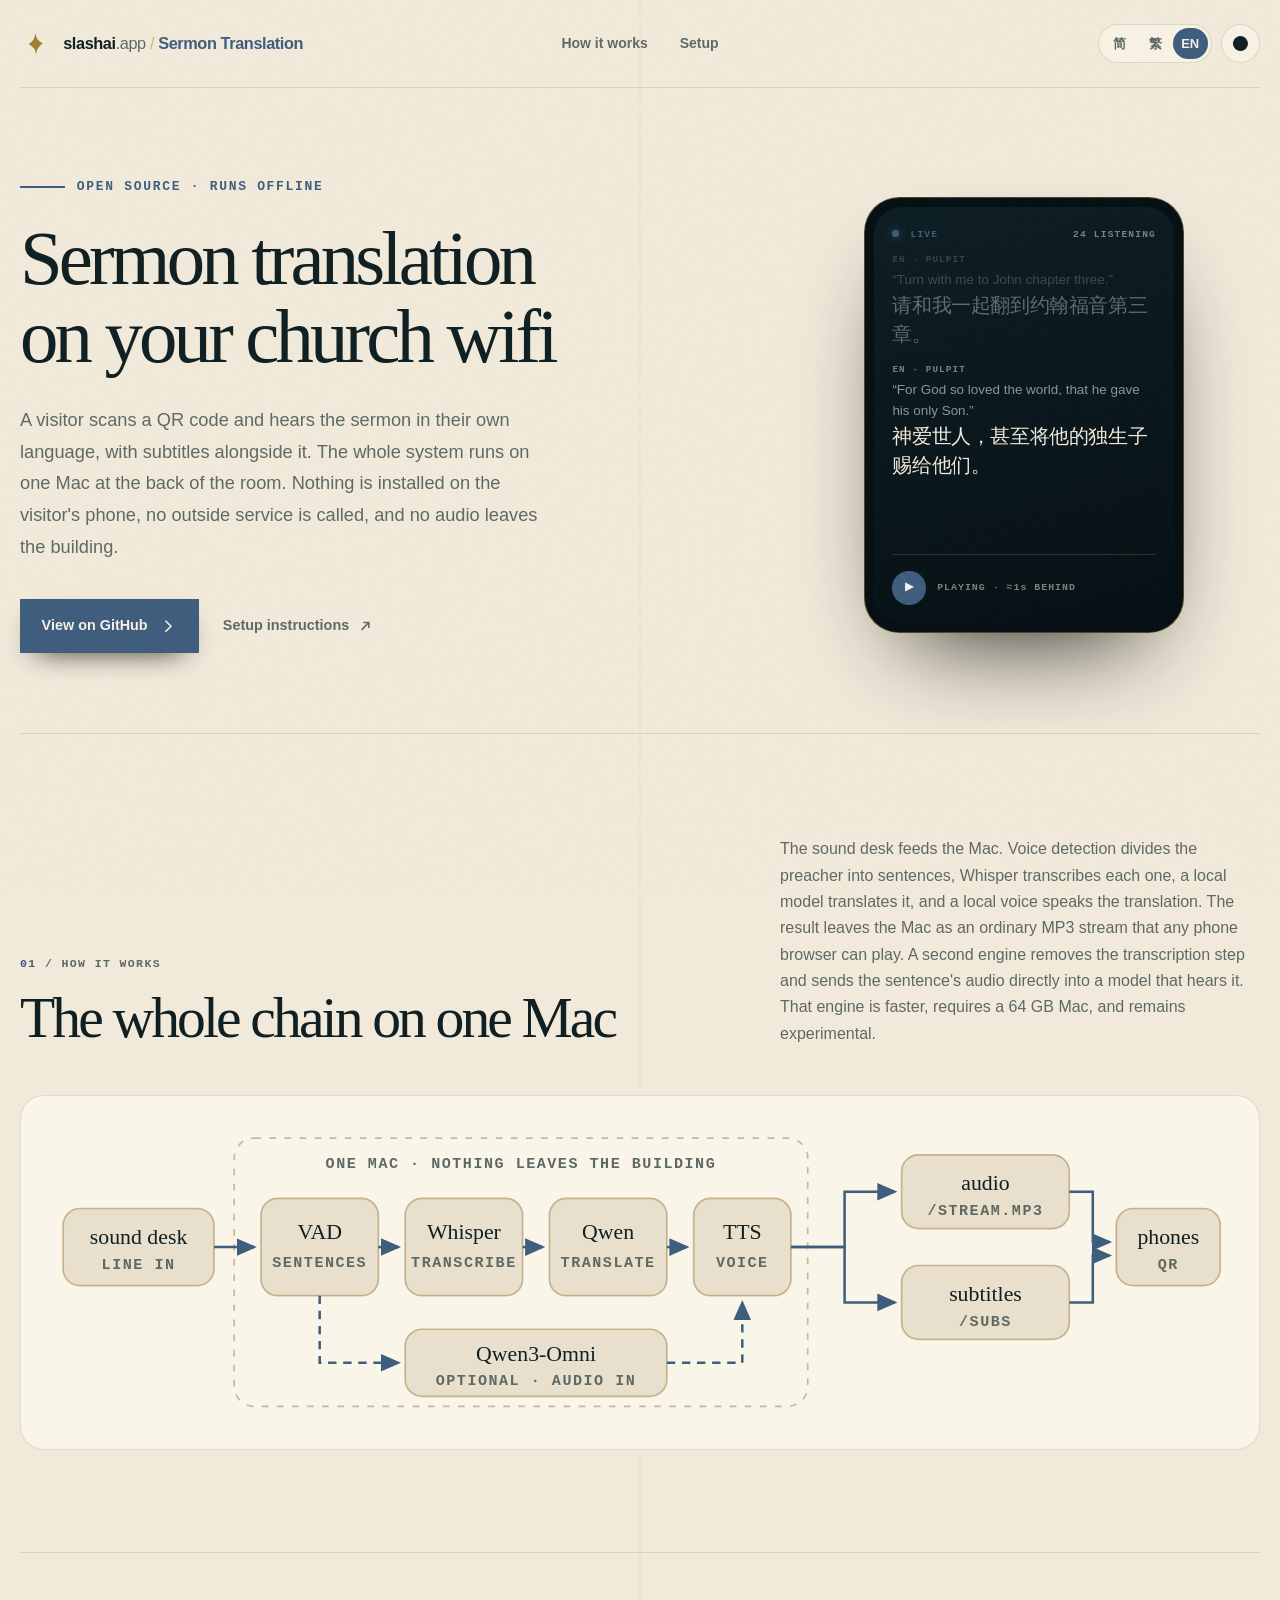
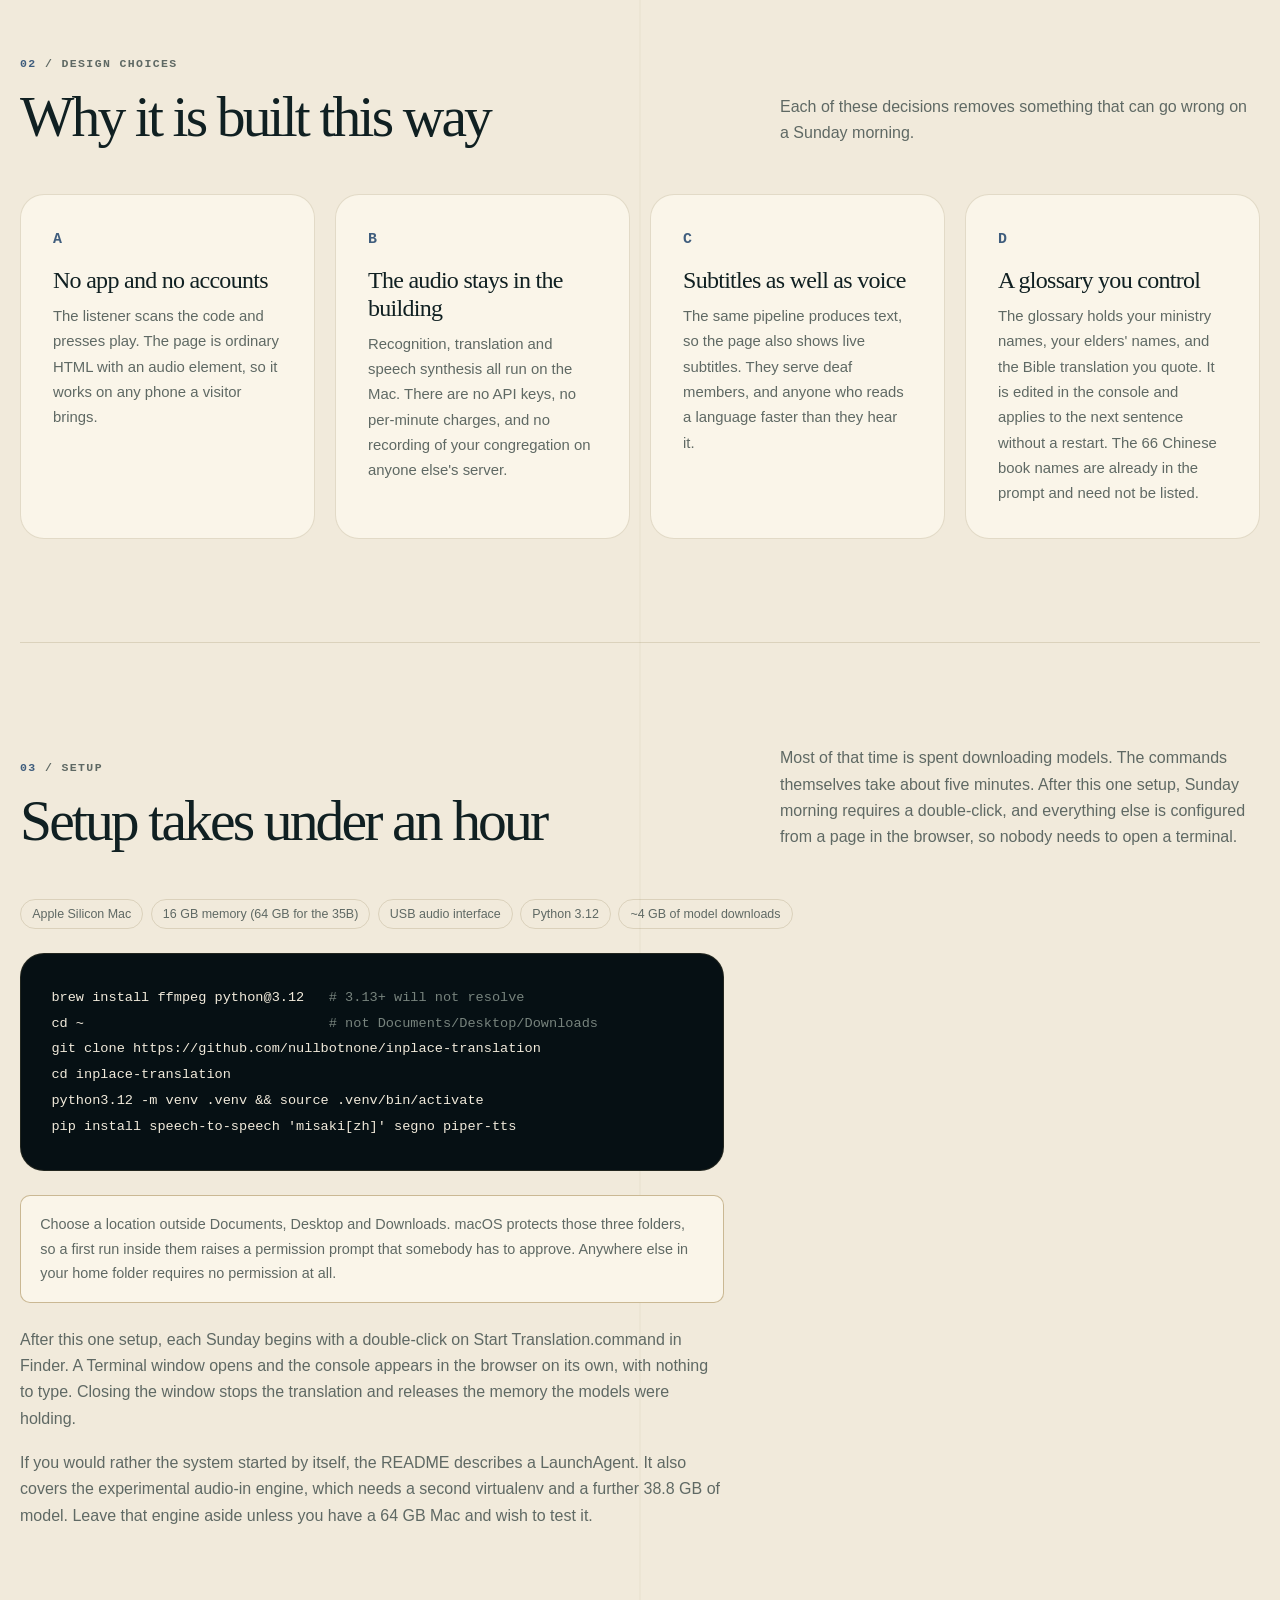
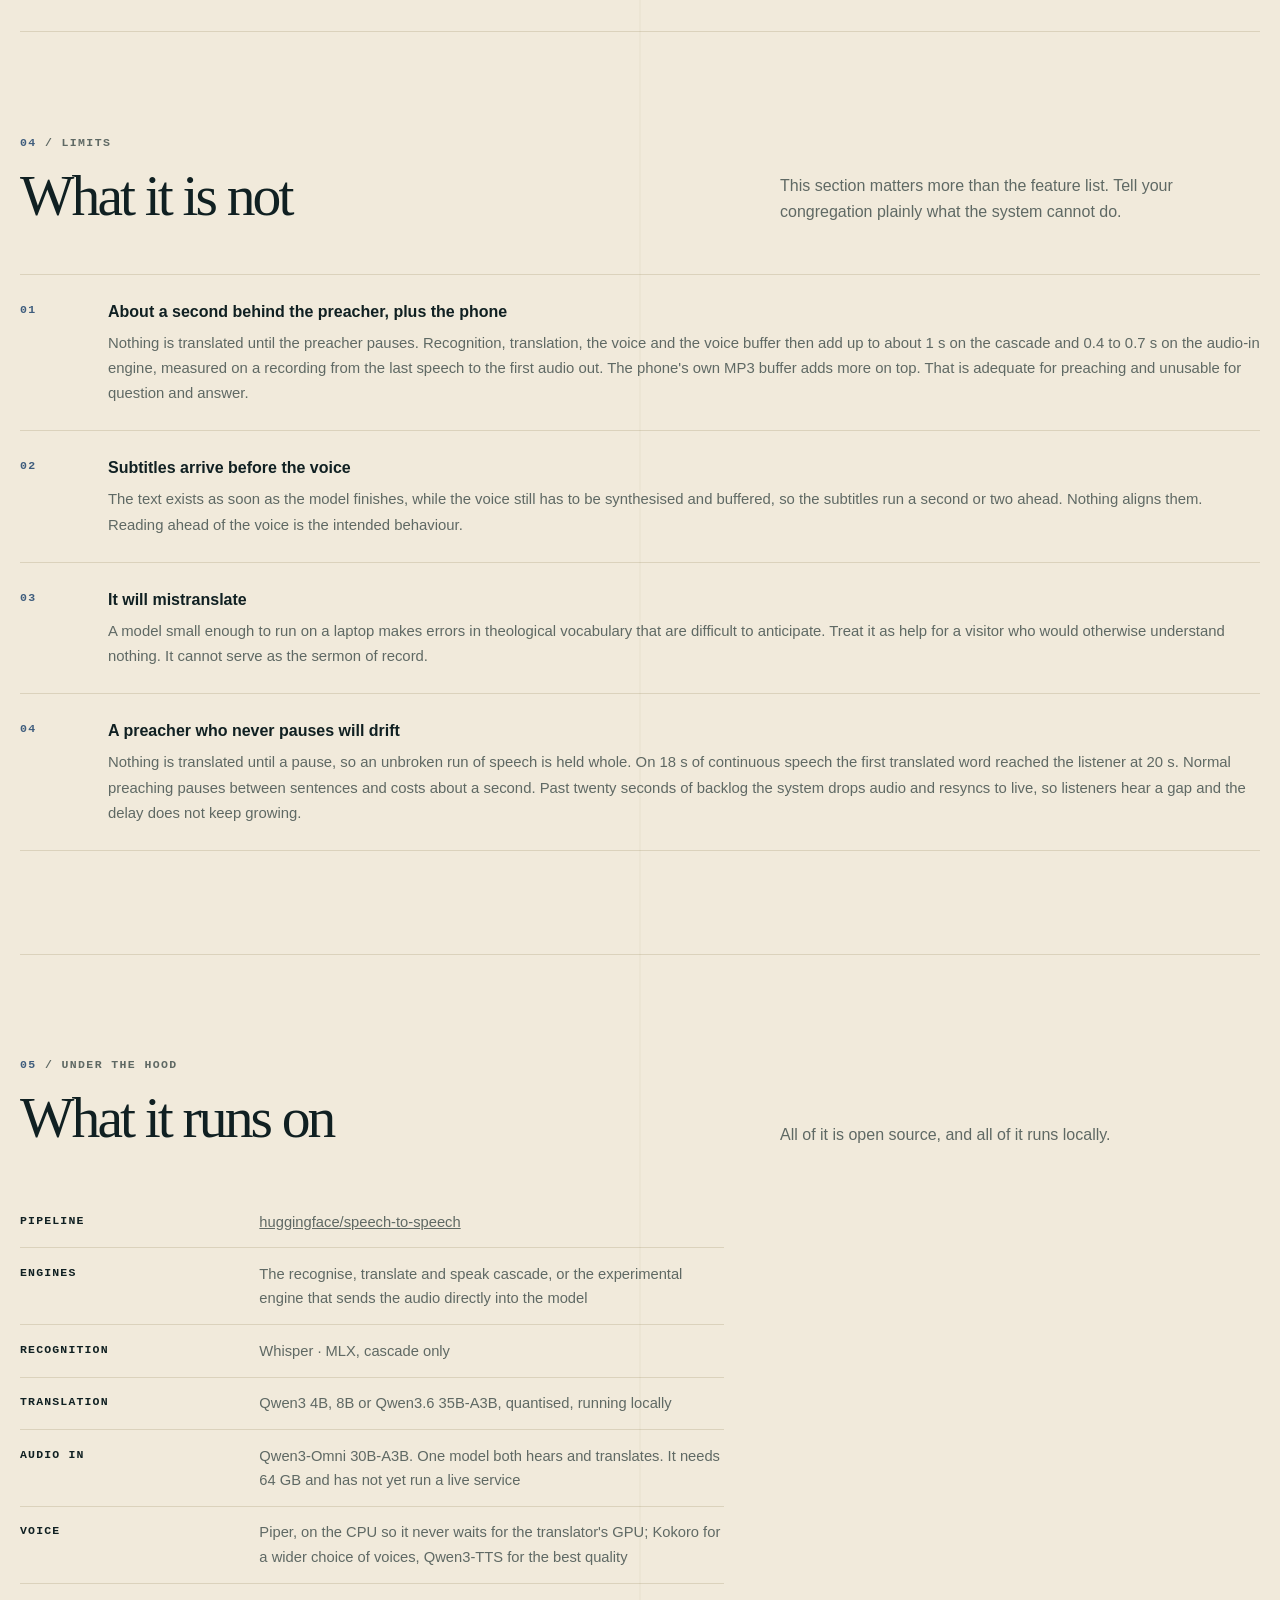
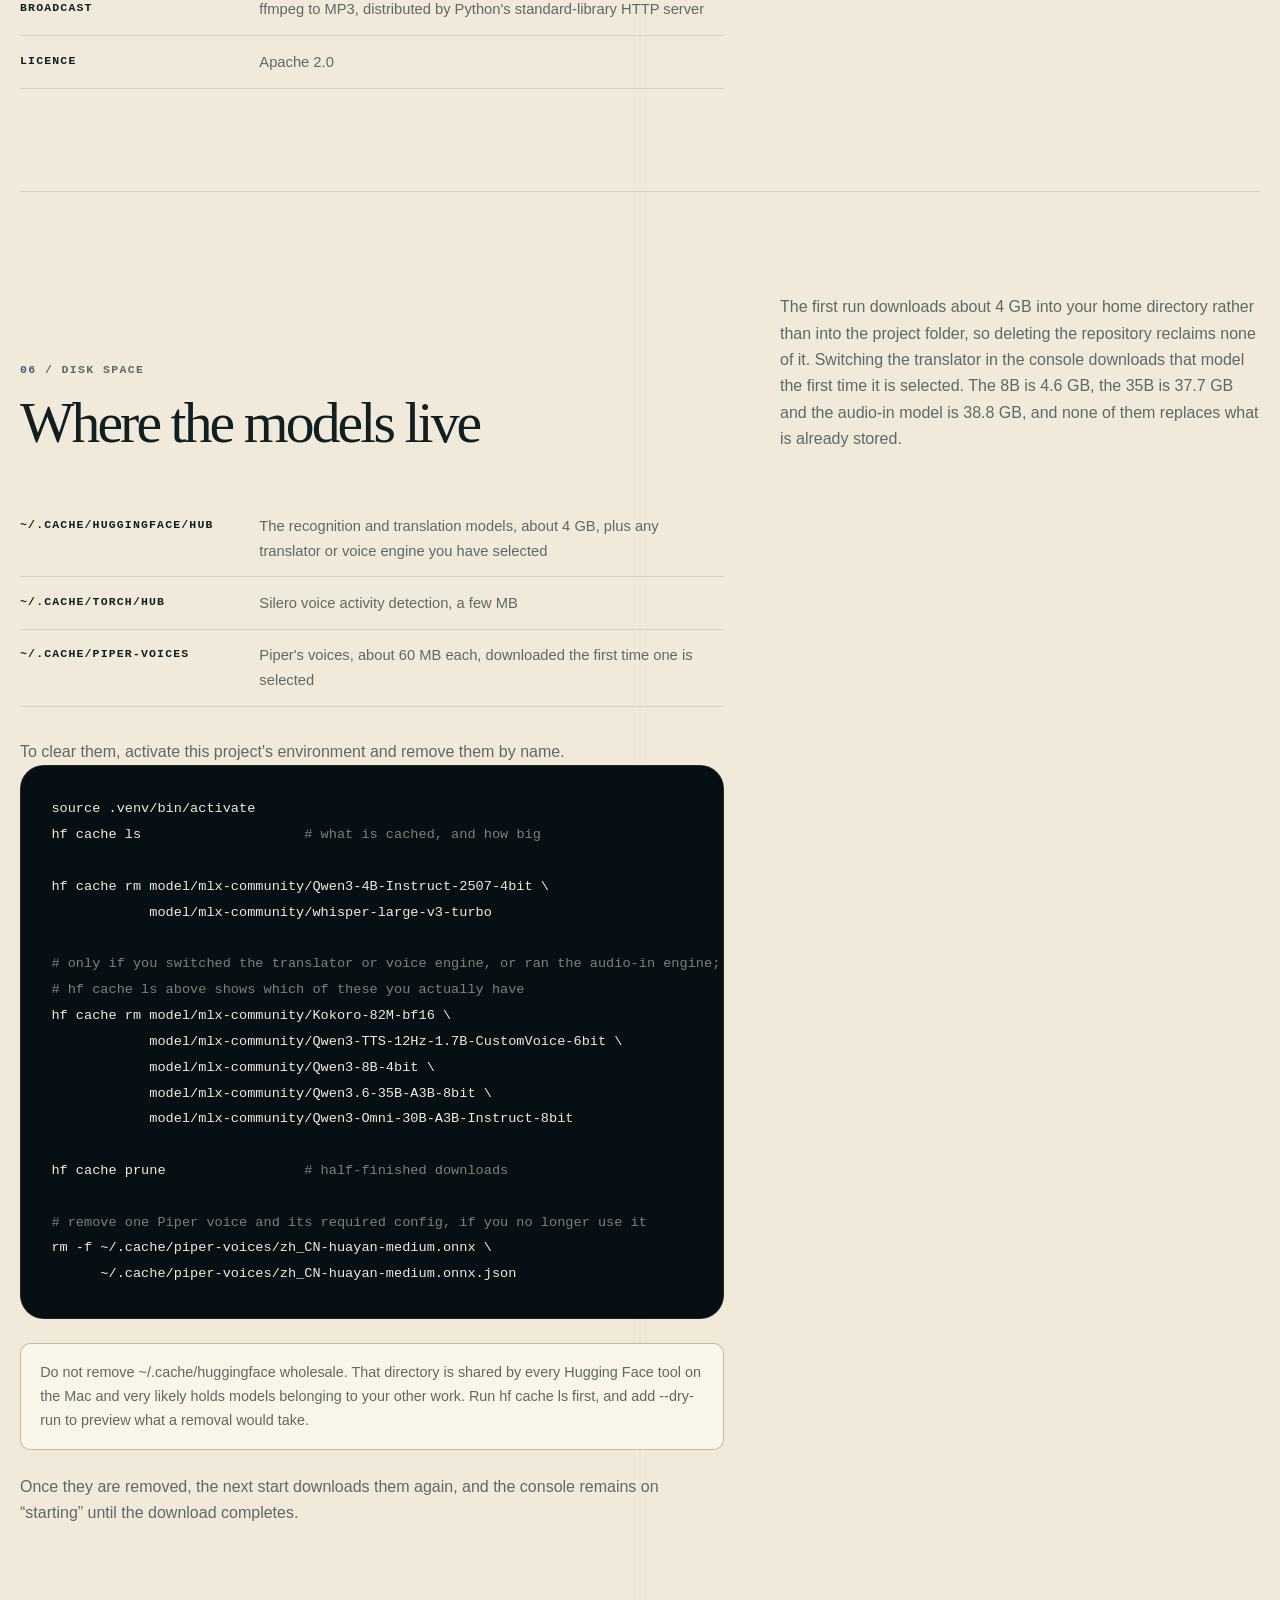
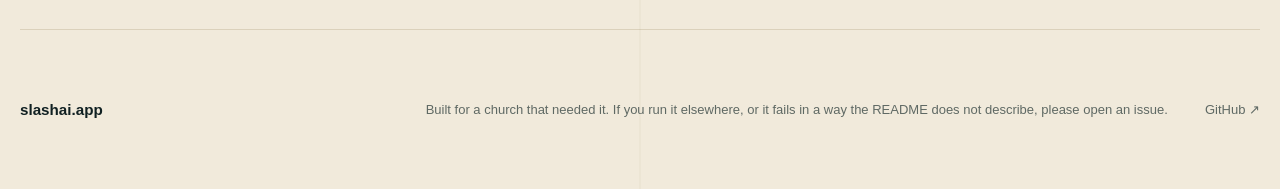
==== commit d8e39f6e: "Harden Piper voice integration" ====
--- a/docs/index.html
+++ b/docs/index.html
@@ -370,7 +370,11 @@
             model/mlx-community/Qwen3.6-35B-A3B-8bit \
             model/mlx-community/Qwen3-Omni-30B-A3B-Instruct-8bit
 
-hf cache prune                 <span class="c"># half-finished downloads</span></code></pre>
+hf cache prune                 <span class="c"># half-finished downloads</span>
+
+<span class="c"># remove one Piper voice and its required config, if you no longer use it</span>
+rm -f ~/.cache/piper-voices/zh_CN-huayan-medium.onnx \
+      ~/.cache/piper-voices/zh_CN-huayan-medium.onnx.json</code></pre>
 
     <p class="warn-note"
        data-zh="请勿直接删除整个 ~/.cache/huggingface。这台 Mac 上所有 Hugging Face 工具共用该目录，其中很可能还有你其他工作的模型。请先运行 hf cache ls 查看，并可加上 --dry-run 预览将要删除的内容。"
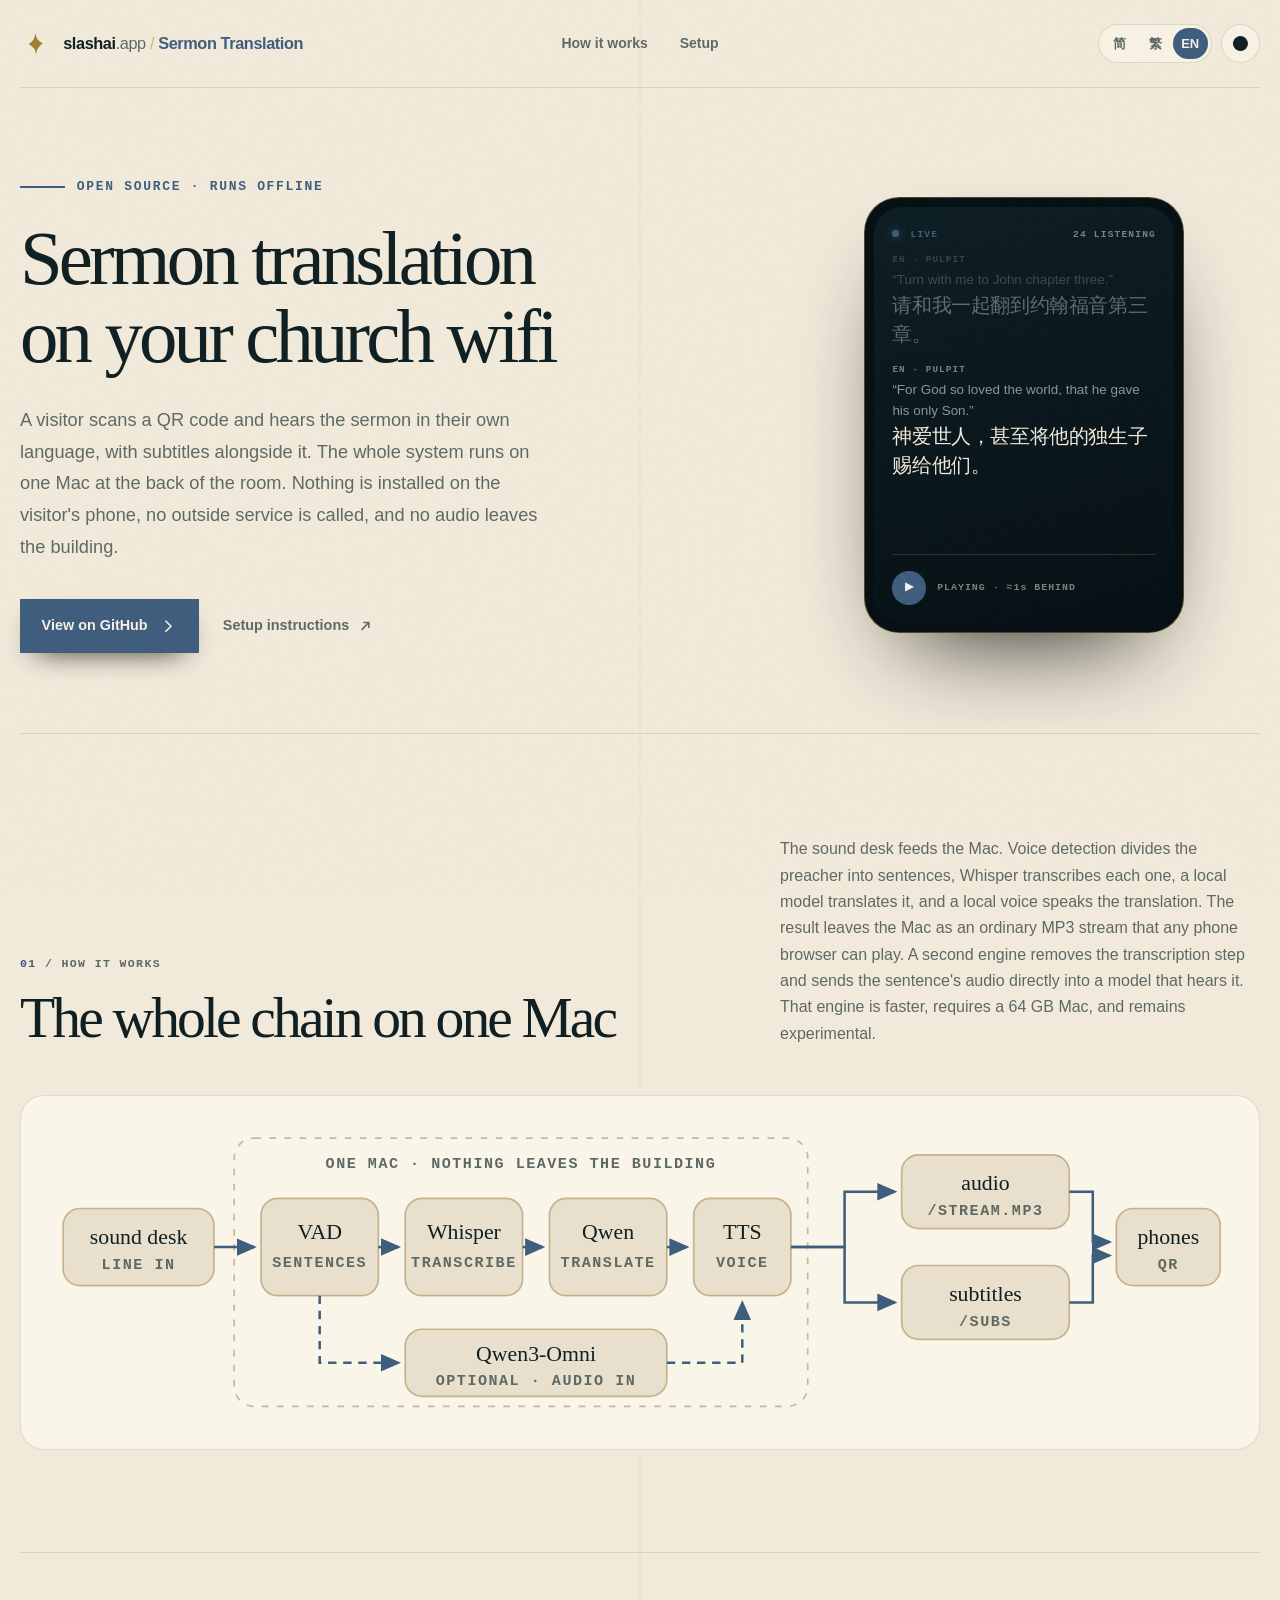
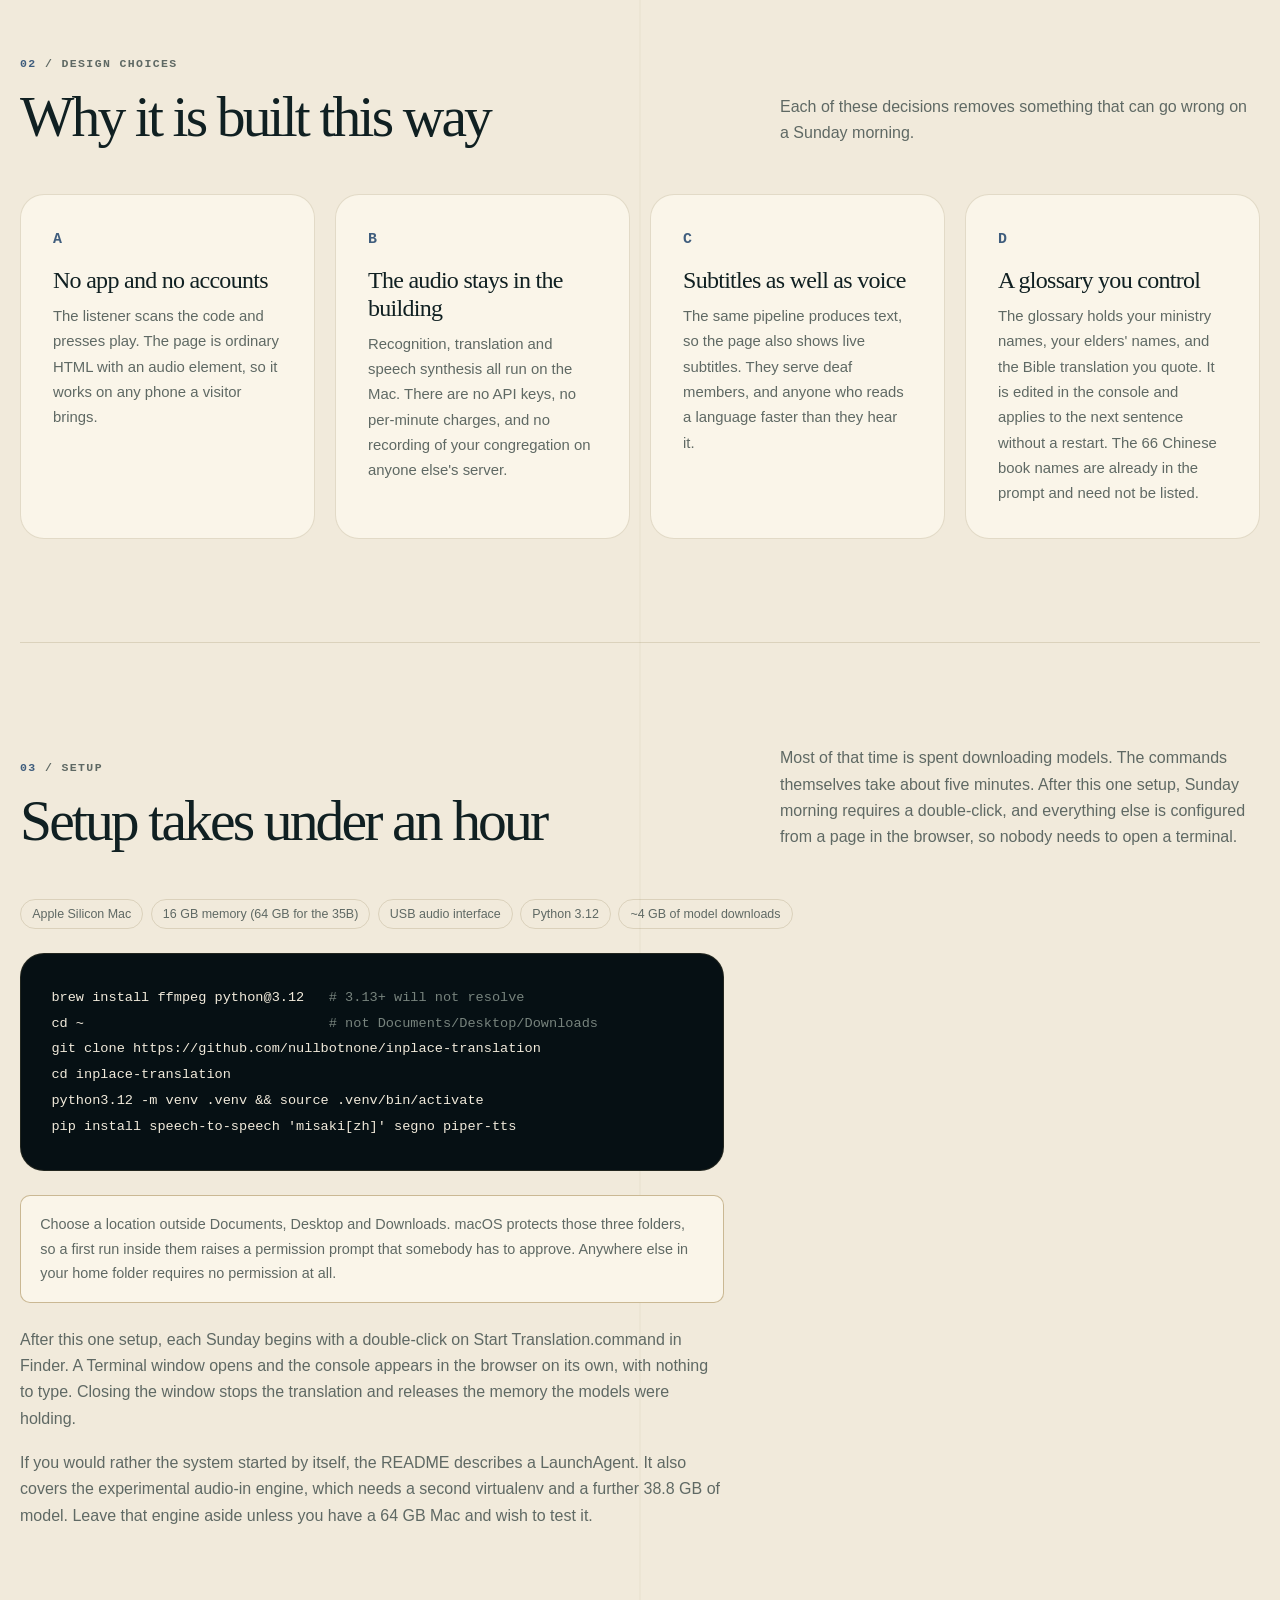
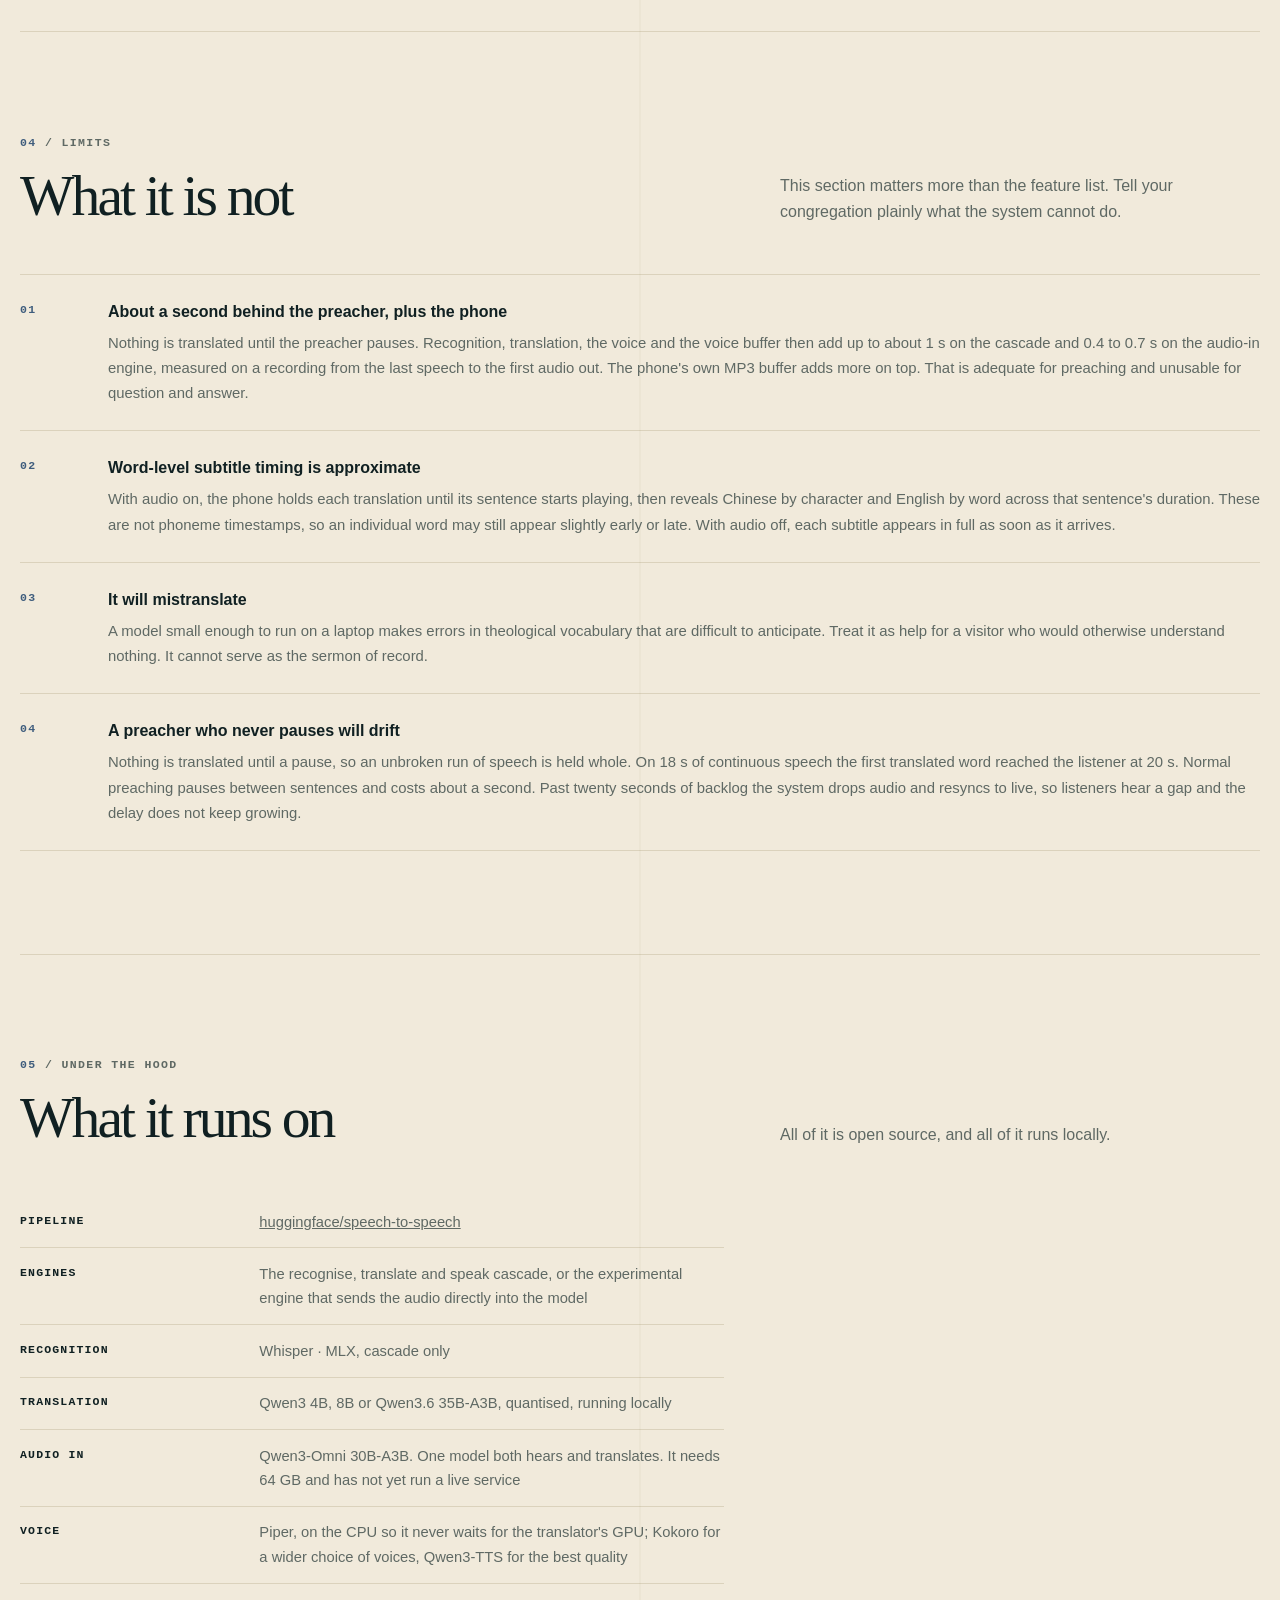
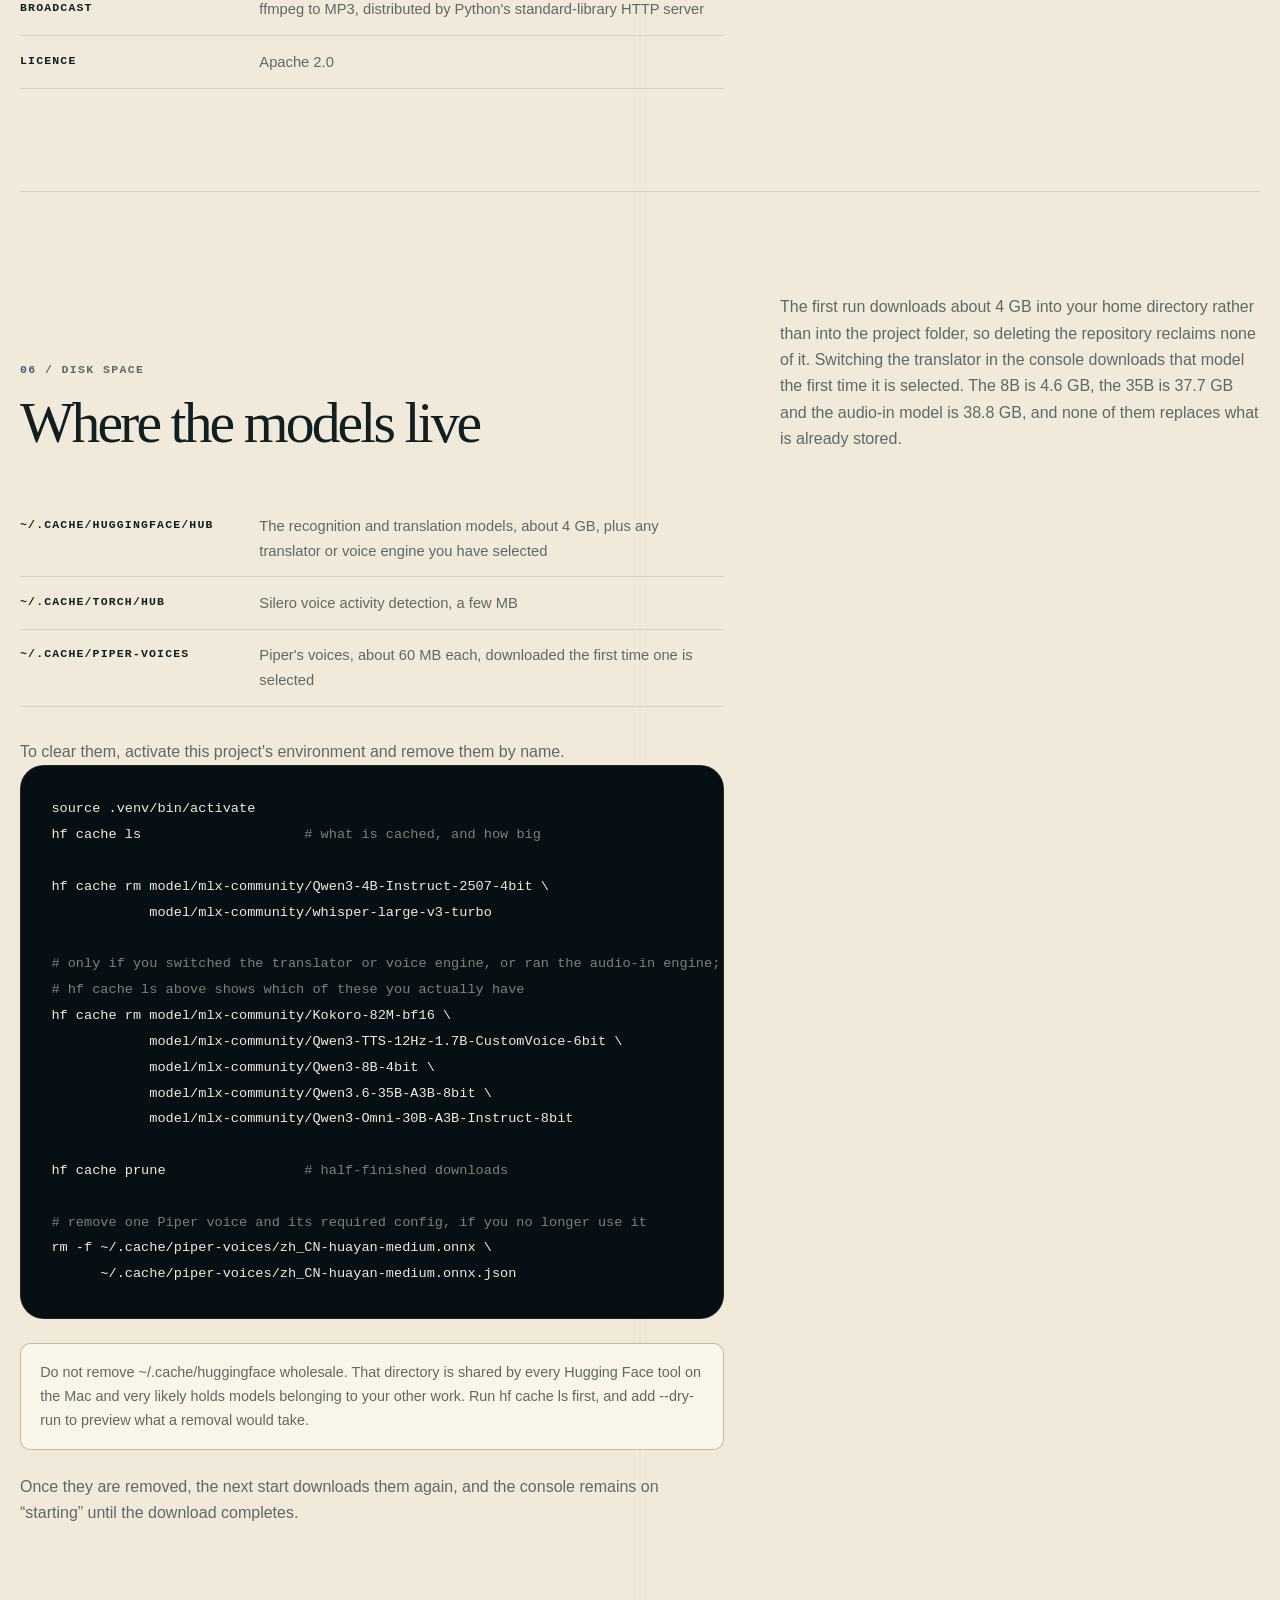
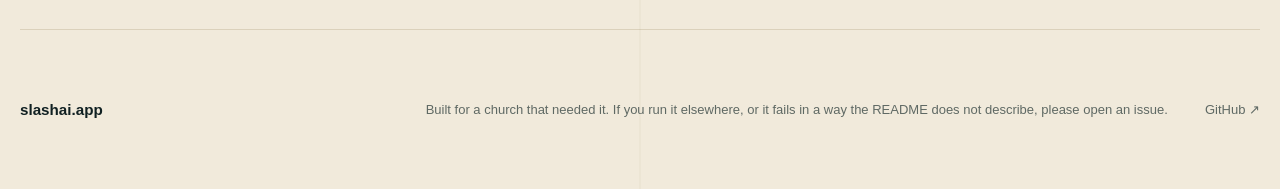
==== commit b2e3a46c: "Fix transcript clearing and reconnect subtitle timing" ====
--- a/docs/index.html
+++ b/docs/index.html
@@ -275,10 +275,10 @@
       <li>
         <span class="kicker">02</span>
         <div>
-          <b data-zh="字幕比语音先到" data-tw="字幕比語音先到" data-en="Subtitles arrive before the voice"></b>
-          <p data-zh="模型一写完，文字便已存在，而语音仍需合成与缓冲，因此字幕会提前一两秒。系统不会将两者对齐，文字先于语音出现是预期的行为。"
-             data-tw="模型一寫完，文字便已存在，而語音仍需合成與緩衝，因此字幕會提前一兩秒。系統不會將兩者對齊，文字先於語音出現是預期的行為。"
-             data-en="The text exists as soon as the model finishes, while the voice still has to be synthesised and buffered, so the subtitles run a second or two ahead. Nothing aligns them. Reading ahead of the voice is the intended behaviour."></p>
+          <b data-zh="逐字字幕时间是近似值" data-tw="逐字字幕時間是近似值" data-en="Word-level subtitle timing is approximate"></b>
+          <p data-zh="开启音频后，手机会将每条译文保留到相应语音开始播放，再按该句时长逐步显示：中文按字，英文按词。这不是音素级时间戳，因此个别词仍可能略早或略晚。关闭音频时，字幕会在收到后立即完整显示。"
+             data-tw="開啟音訊後，手機會將每條譯文保留到相應語音開始播放，再按該句時長逐步顯示：中文按字，英文按詞。這不是音素級時間戳，因此個別詞仍可能略早或略晚。關閉音訊時，字幕會在收到後立即完整顯示。"
+             data-en="With audio on, the phone holds each translation until its sentence starts playing, then reveals Chinese by character and English by word across that sentence's duration. These are not phoneme timestamps, so an individual word may still appear slightly early or late. With audio off, each subtitle appears in full as soon as it arrives."></p>
         </div>
       </li>
       <li>
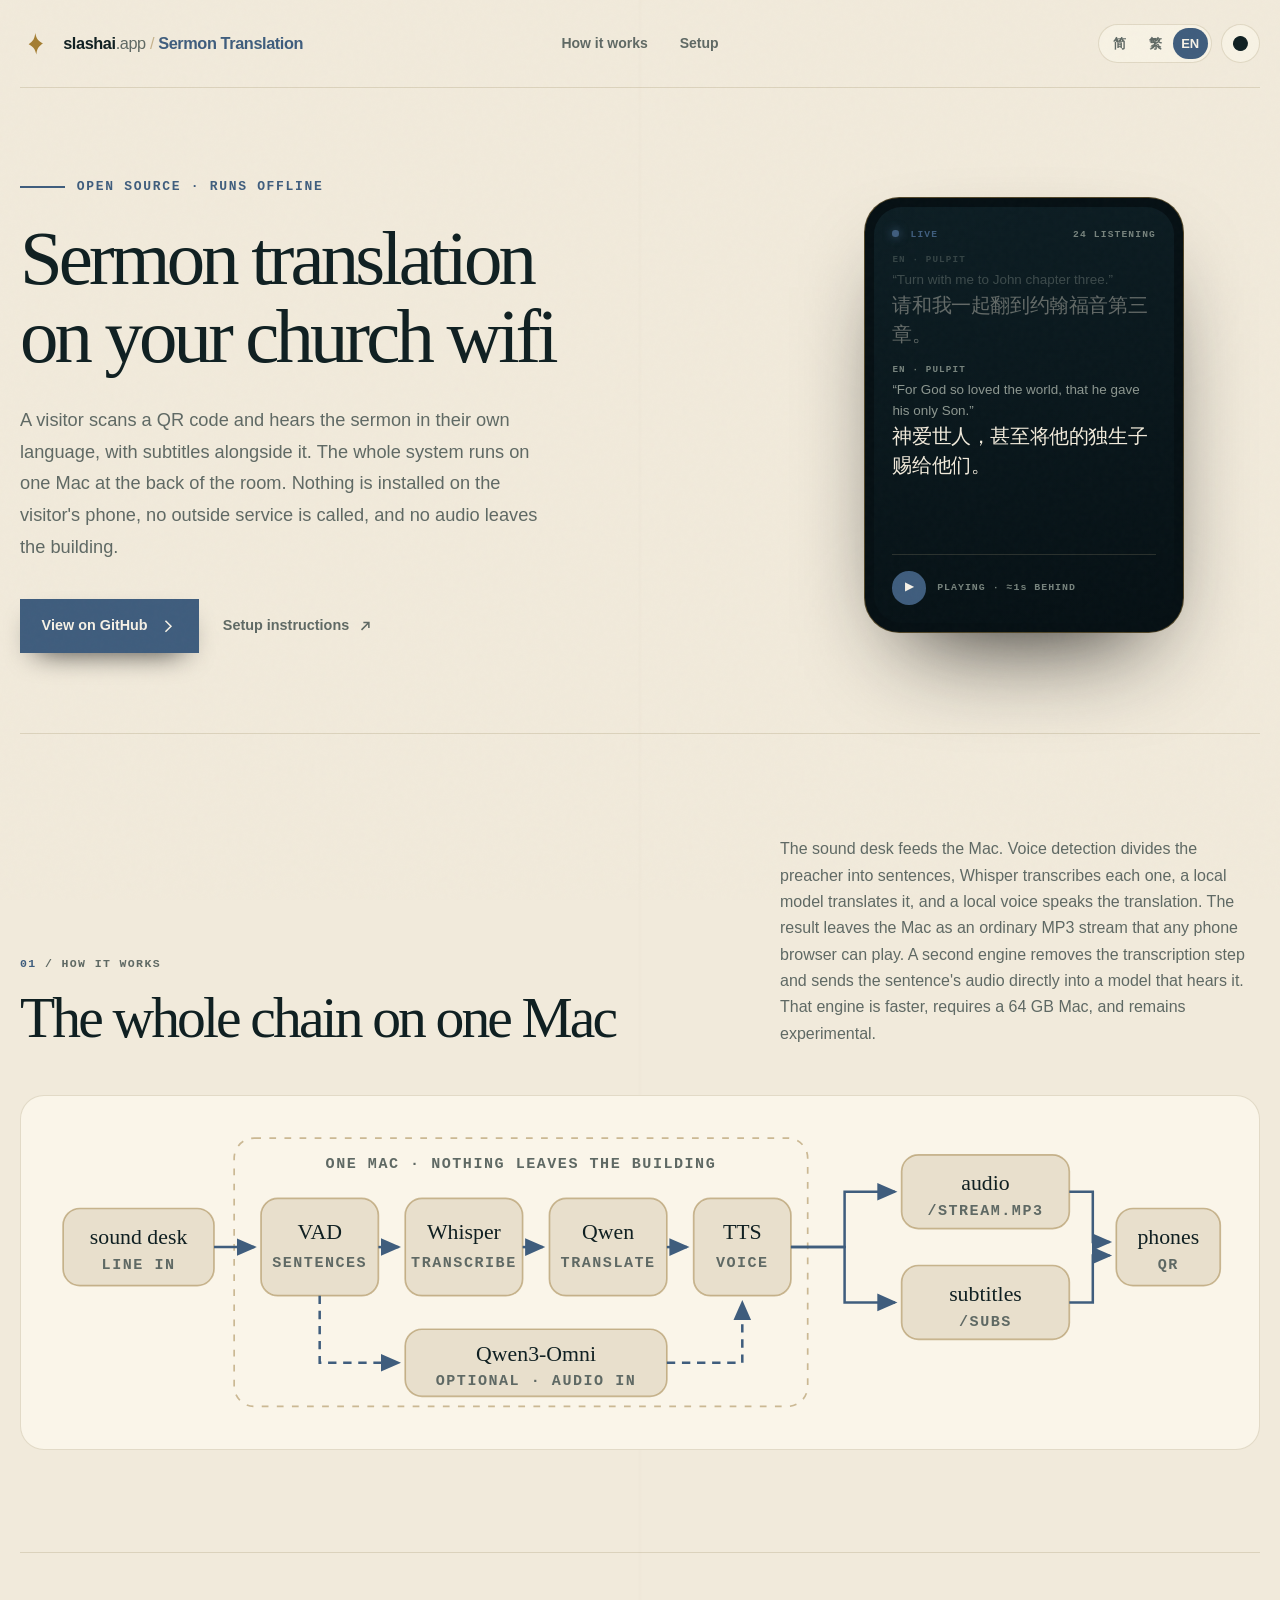
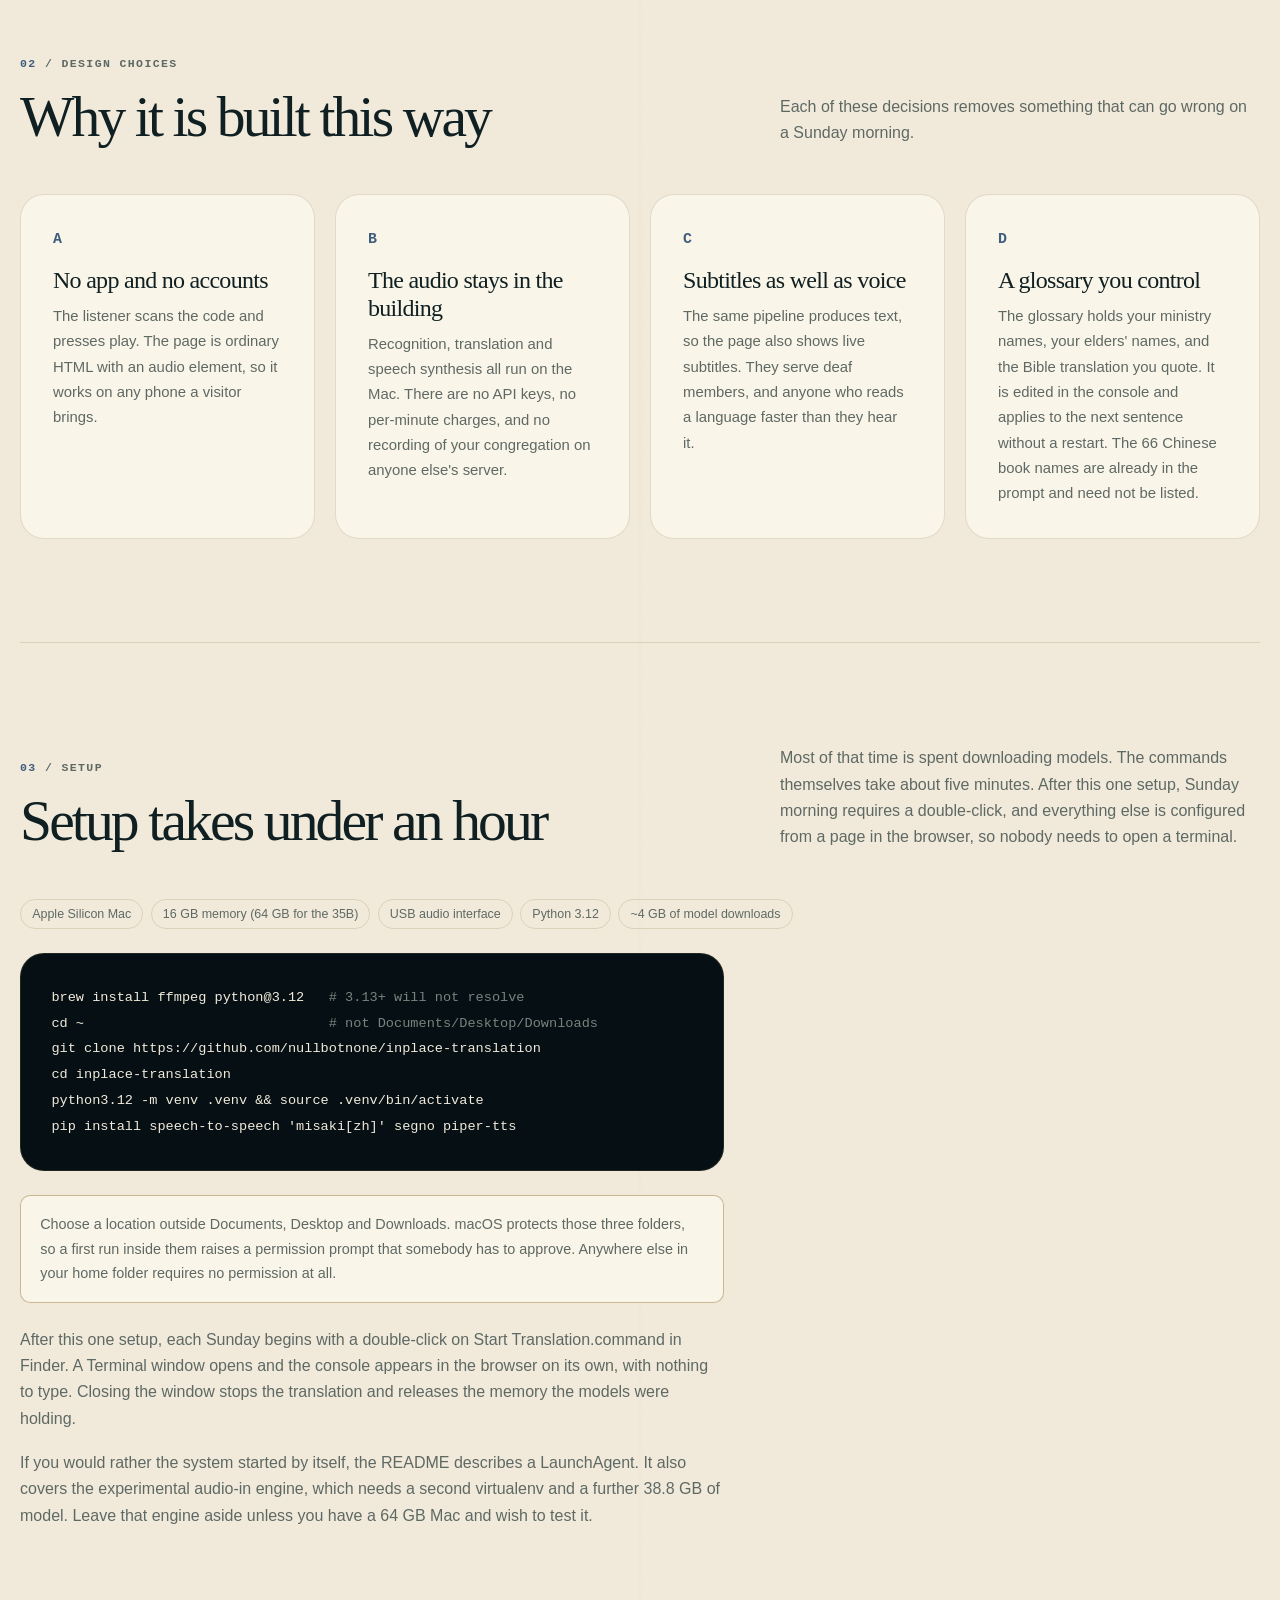
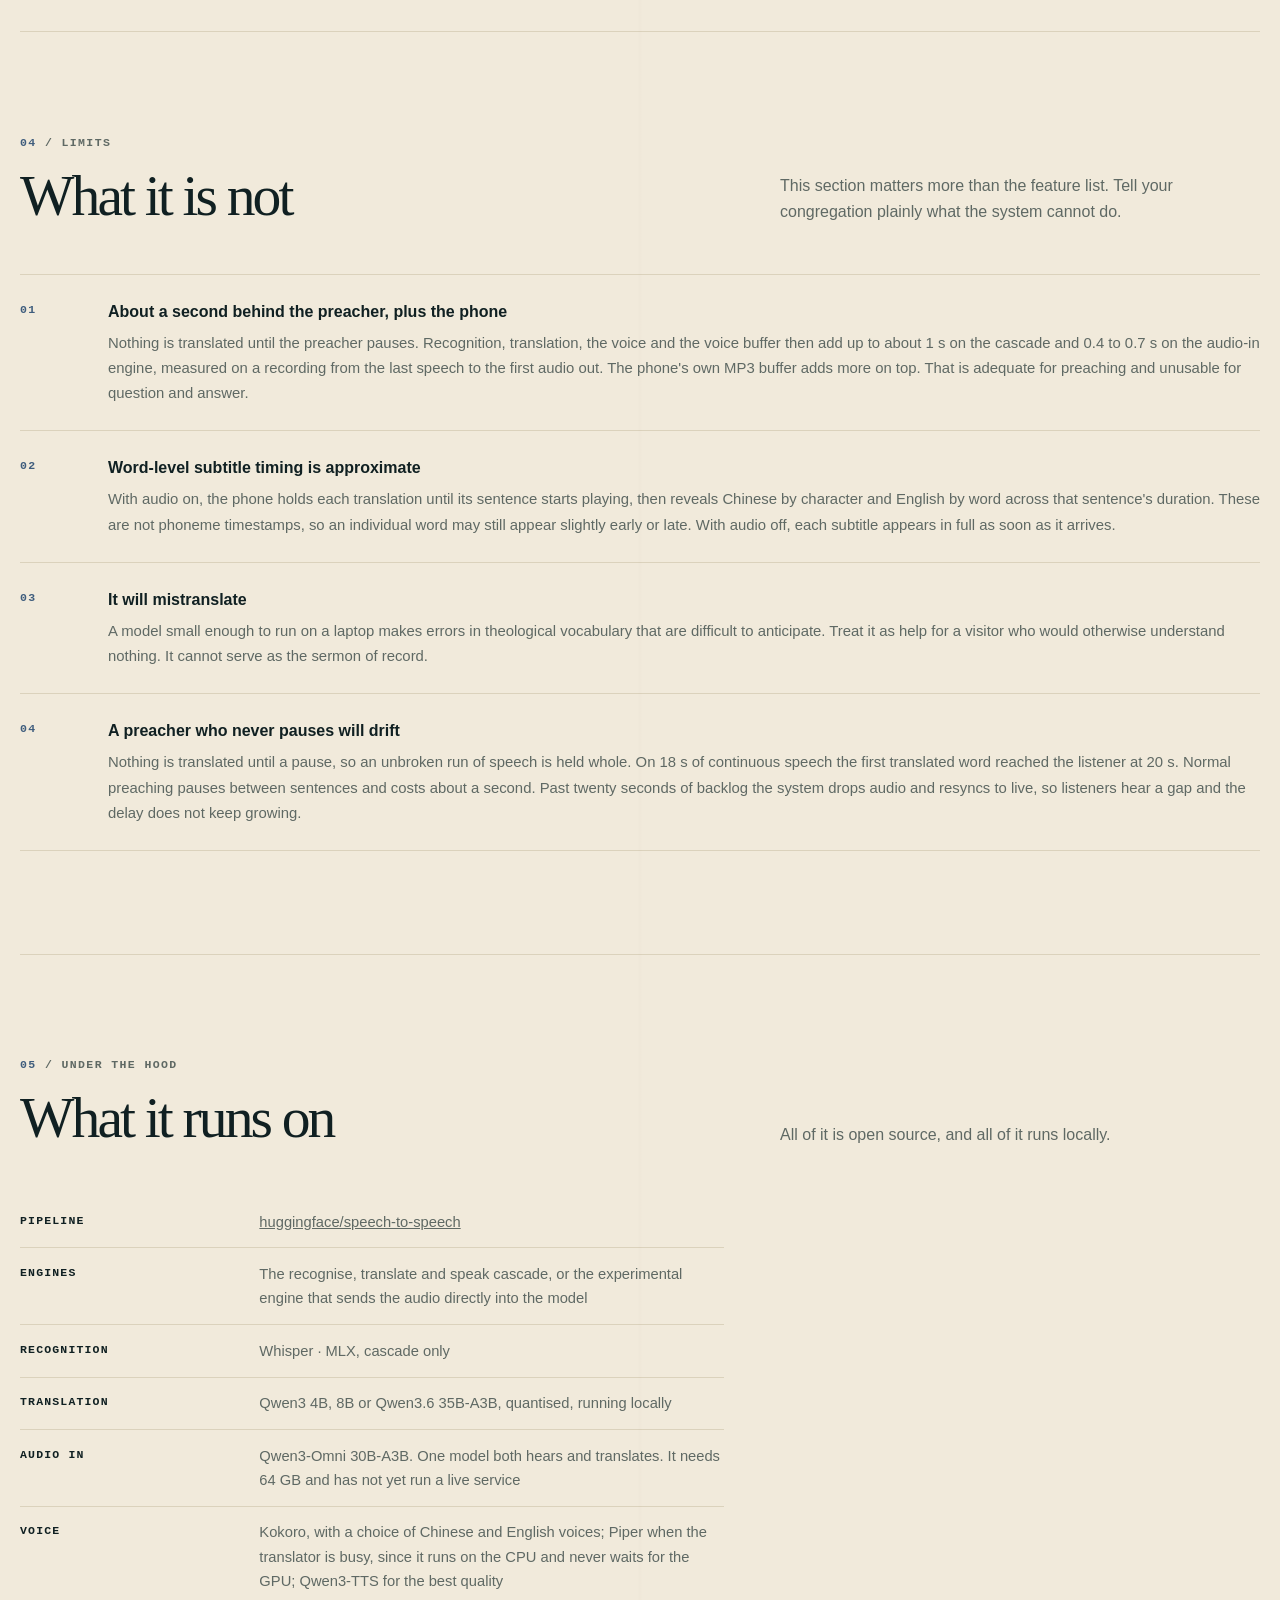
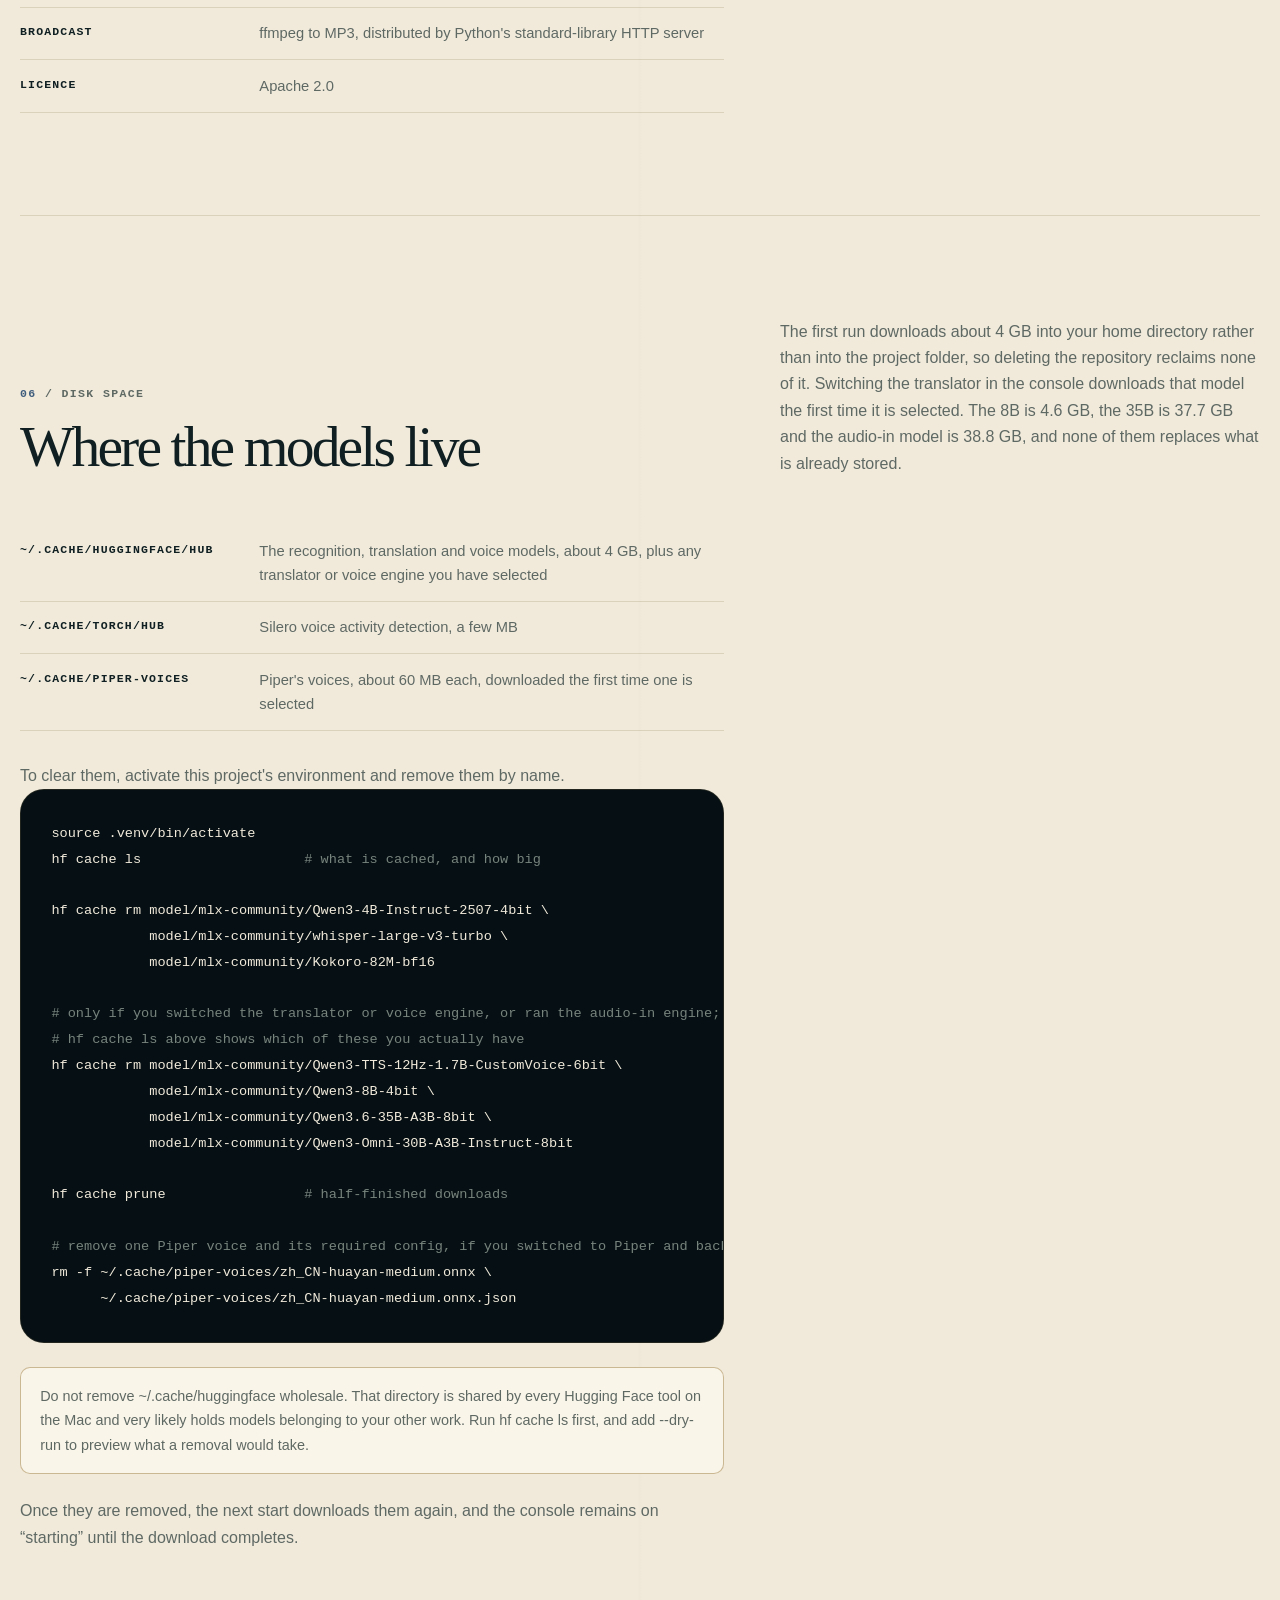
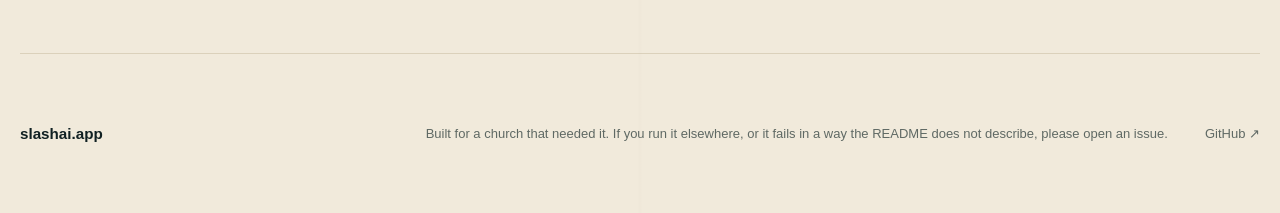
==== commit 90da31c2: "Keep each translation with the sentence it translates A translation is held back until the voice rea" ====
--- a/docs/index.html
+++ b/docs/index.html
@@ -319,7 +319,7 @@
       <tr><td data-zh="语音识别" data-tw="語音辨識" data-en="Recognition"></td><td data-zh="Whisper · MLX，仅级联" data-tw="Whisper · MLX，僅級聯" data-en="Whisper · MLX, cascade only"></td></tr>
       <tr><td data-zh="翻译" data-tw="翻譯" data-en="Translation"></td><td data-zh="Qwen3 4B、8B 或 Qwen3.6 35B-A3B，量化，本地运行" data-tw="Qwen3 4B、8B 或 Qwen3.6 35B-A3B，量化，本地執行" data-en="Qwen3 4B, 8B or Qwen3.6 35B-A3B, quantised, running locally"></td></tr>
       <tr><td data-zh="音频直入" data-tw="音訊直入" data-en="Audio in"></td><td data-zh="Qwen3-Omni 30B-A3B，由一个模型同时听取与翻译；需要 64 GB，尚未在真实聚会中使用过" data-tw="Qwen3-Omni 30B-A3B，由一個模型同時聽取與翻譯；需要 64 GB，尚未在真實聚會中使用過" data-en="Qwen3-Omni 30B-A3B. One model both hears and translates. It needs 64 GB and has not yet run a live service"></td></tr>
-      <tr><td data-zh="语音合成" data-tw="語音合成" data-en="Voice"></td><td data-zh="Piper，在 CPU 上运行，不与翻译抢 GPU；需要更多声音时改用 Kokoro，需要更佳音质时改用 Qwen3-TTS" data-tw="Piper，在 CPU 上執行，不與翻譯搶 GPU；需要更多聲音時改用 Kokoro，需要更佳音質時改用 Qwen3-TTS" data-en="Piper, on the CPU so it never waits for the translator's GPU; Kokoro for a wider choice of voices, Qwen3-TTS for the best quality"></td></tr>
+      <tr><td data-zh="语音合成" data-tw="語音合成" data-en="Voice"></td><td data-zh="Kokoro，中英文各有多种声音；翻译繁忙时可改用 Piper，它在 CPU 上运行，不与翻译抢 GPU；需要更佳音质时改用 Qwen3-TTS" data-tw="Kokoro，中英文各有多種聲音；翻譯繁忙時可改用 Piper，它在 CPU 上執行，不與翻譯搶 GPU；需要更佳音質時改用 Qwen3-TTS" data-en="Kokoro, with a choice of Chinese and English voices; Piper when the translator is busy, since it runs on the CPU and never waits for the GPU; Qwen3-TTS for the best quality"></td></tr>
       <tr><td data-zh="广播" data-tw="廣播" data-en="Broadcast"></td><td data-zh="ffmpeg 转成 MP3，由 Python 标准库的 HTTP 服务器分发" data-tw="ffmpeg 轉成 MP3，由 Python 標準函式庫的 HTTP 伺服器分發" data-en="ffmpeg to MP3, distributed by Python's standard-library HTTP server"></td></tr>
       <tr><td data-zh="授权" data-tw="授權" data-en="Licence"></td><td>Apache 2.0</td></tr>
     </table>
@@ -338,9 +338,9 @@
 
     <table class="spec">
       <tr><td>~/.cache/huggingface/hub</td>
-          <td data-zh="识别与翻译模型，约 4 GB，以及你另行选用的翻译模型或语音引擎"
-              data-tw="辨識與翻譯模型，約 4 GB，以及你另行選用的翻譯模型或語音引擎"
-              data-en="The recognition and translation models, about 4 GB, plus any translator or voice engine you have selected"></td></tr>
+          <td data-zh="识别、翻译与语音模型，约 4 GB，以及你另行选用的翻译模型或语音引擎"
+              data-tw="辨識、翻譯與語音模型，約 4 GB，以及你另行選用的翻譯模型或語音引擎"
+              data-en="The recognition, translation and voice models, about 4 GB, plus any translator or voice engine you have selected"></td></tr>
       <tr><td>~/.cache/torch/hub</td>
           <td data-zh="Silero 语音活动检测，数 MB"
               data-tw="Silero 語音活動偵測，數 MB"
@@ -360,19 +360,19 @@
 hf cache ls                    <span class="c"># what is cached, and how big</span>
 
 hf cache rm model/mlx-community/Qwen3-4B-Instruct-2507-4bit \
-            model/mlx-community/whisper-large-v3-turbo
+            model/mlx-community/whisper-large-v3-turbo \
+            model/mlx-community/Kokoro-82M-bf16
 
 <span class="c"># only if you switched the translator or voice engine, or ran the audio-in engine;
 # hf cache ls above shows which of these you actually have</span>
-hf cache rm model/mlx-community/Kokoro-82M-bf16 \
-            model/mlx-community/Qwen3-TTS-12Hz-1.7B-CustomVoice-6bit \
+hf cache rm model/mlx-community/Qwen3-TTS-12Hz-1.7B-CustomVoice-6bit \
             model/mlx-community/Qwen3-8B-4bit \
             model/mlx-community/Qwen3.6-35B-A3B-8bit \
             model/mlx-community/Qwen3-Omni-30B-A3B-Instruct-8bit
 
 hf cache prune                 <span class="c"># half-finished downloads</span>
 
-<span class="c"># remove one Piper voice and its required config, if you no longer use it</span>
+<span class="c"># remove one Piper voice and its required config, if you switched to Piper and back</span>
 rm -f ~/.cache/piper-voices/zh_CN-huayan-medium.onnx \
       ~/.cache/piper-voices/zh_CN-huayan-medium.onnx.json</code></pre>
 
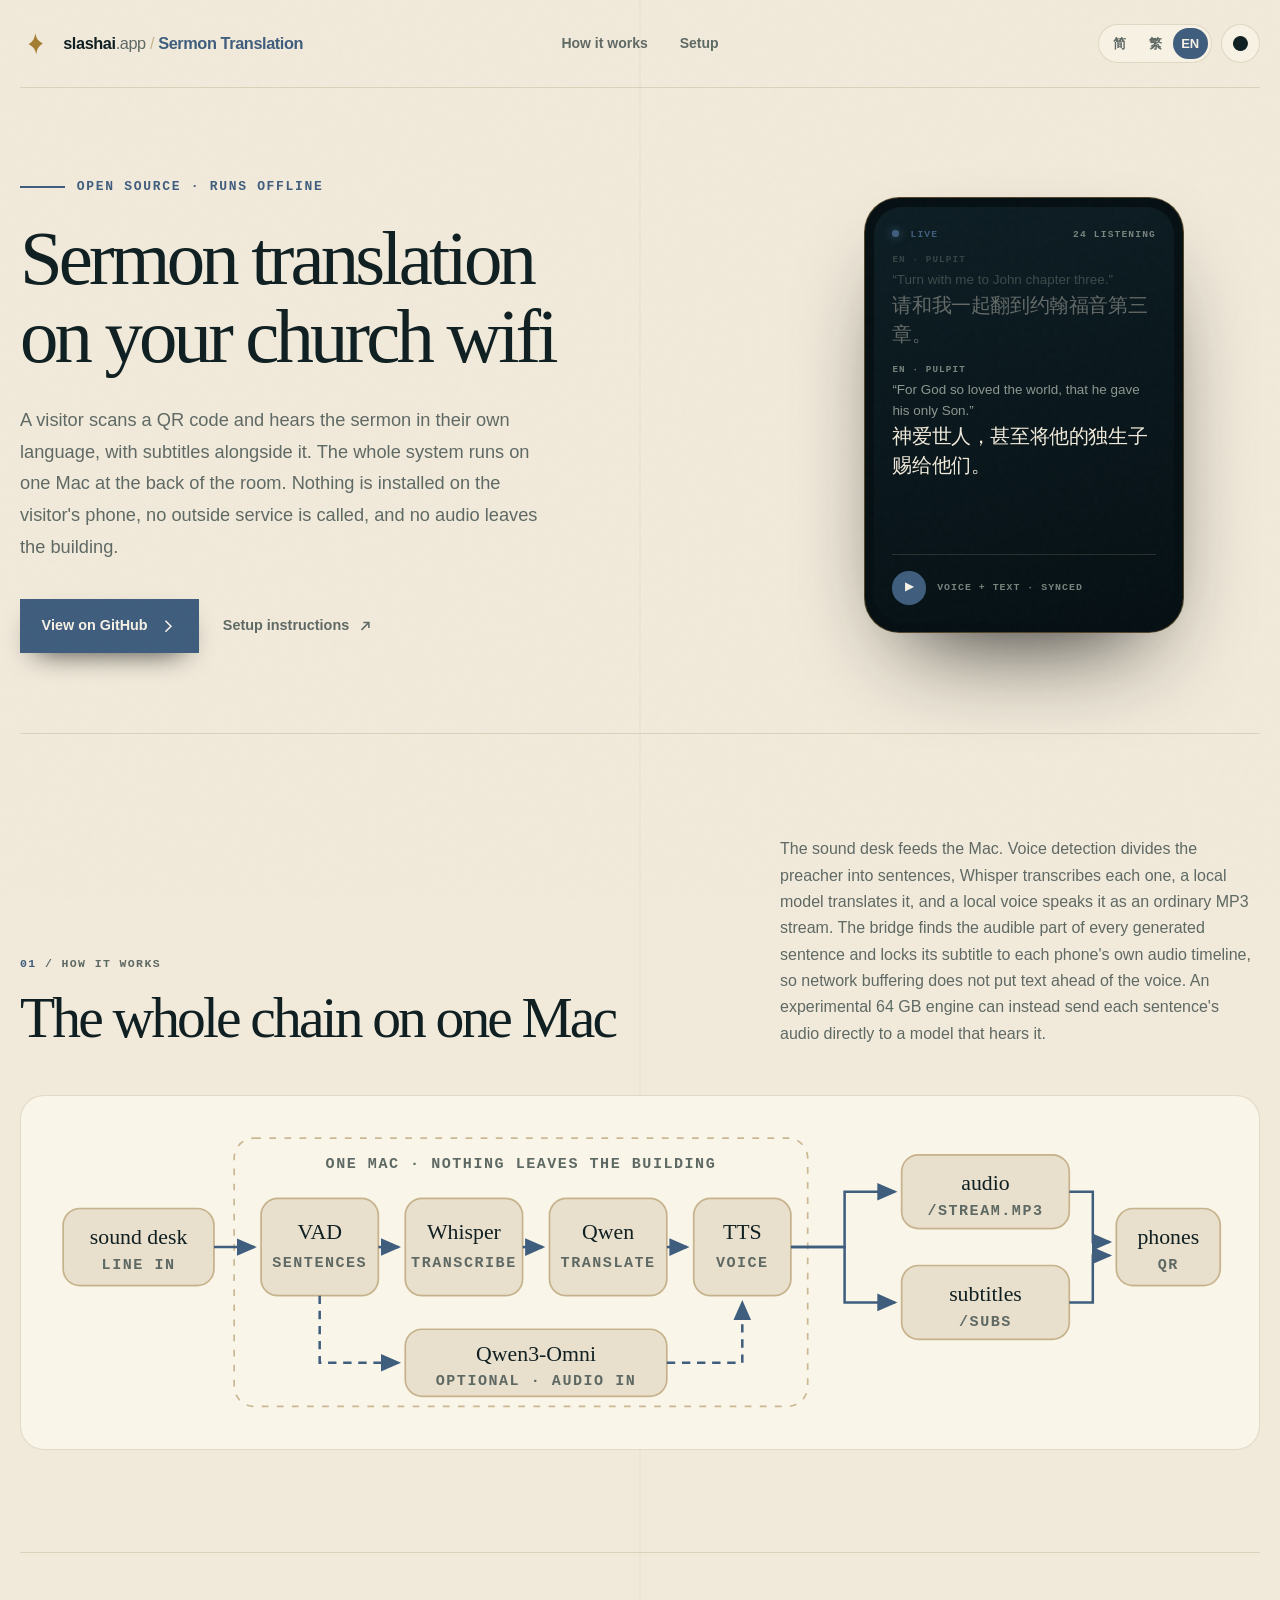
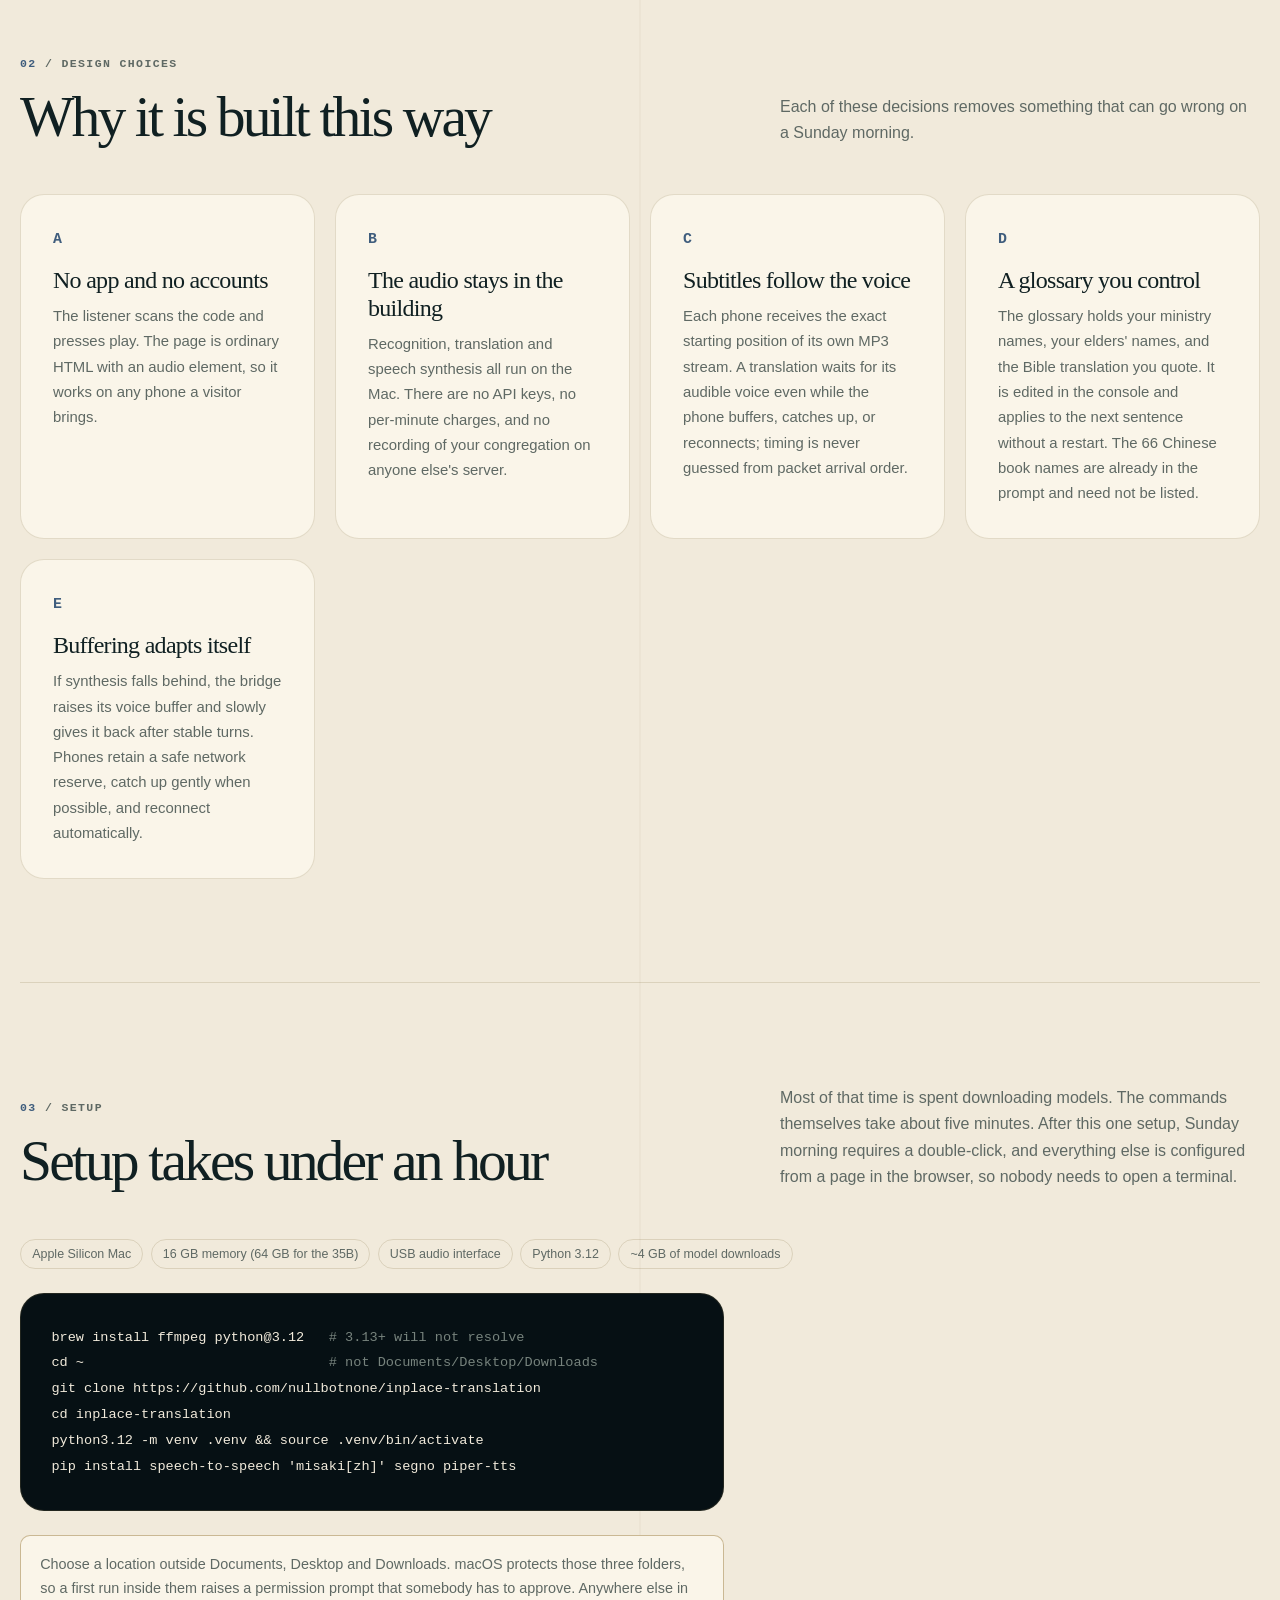
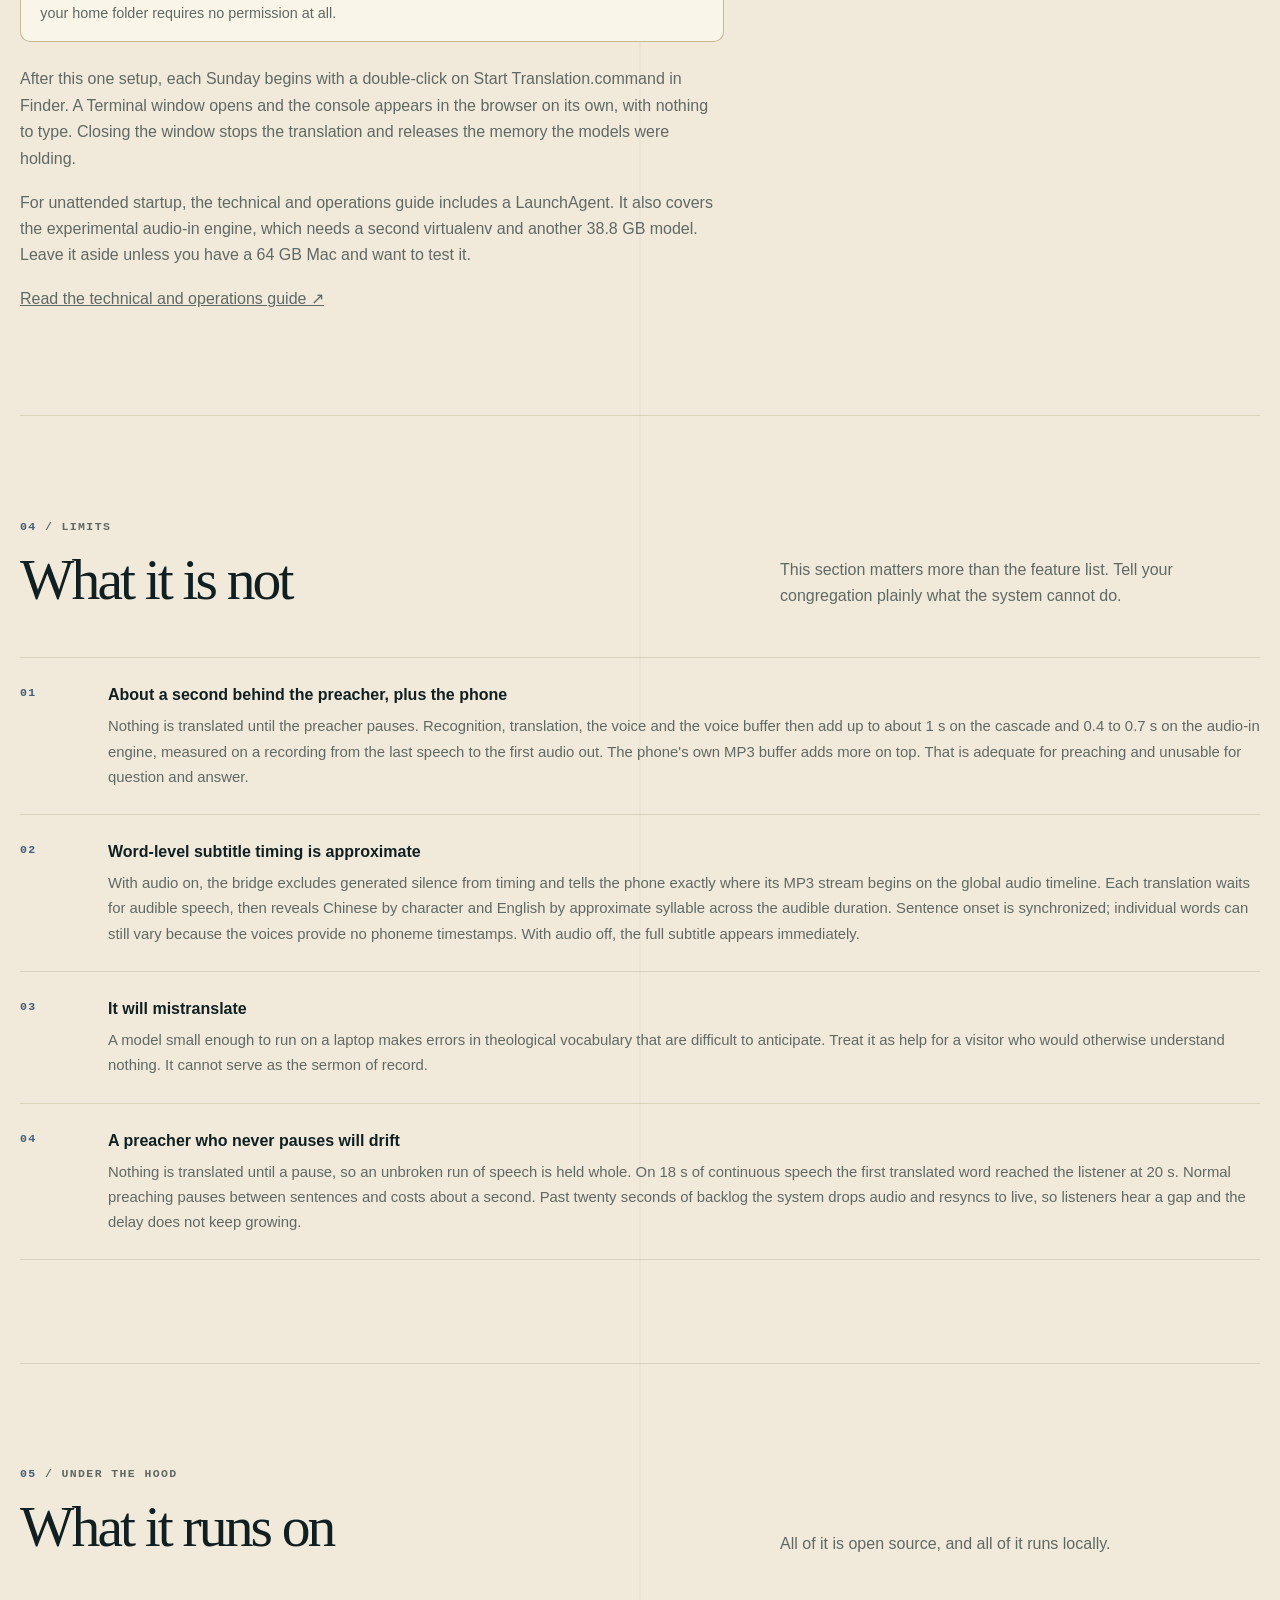
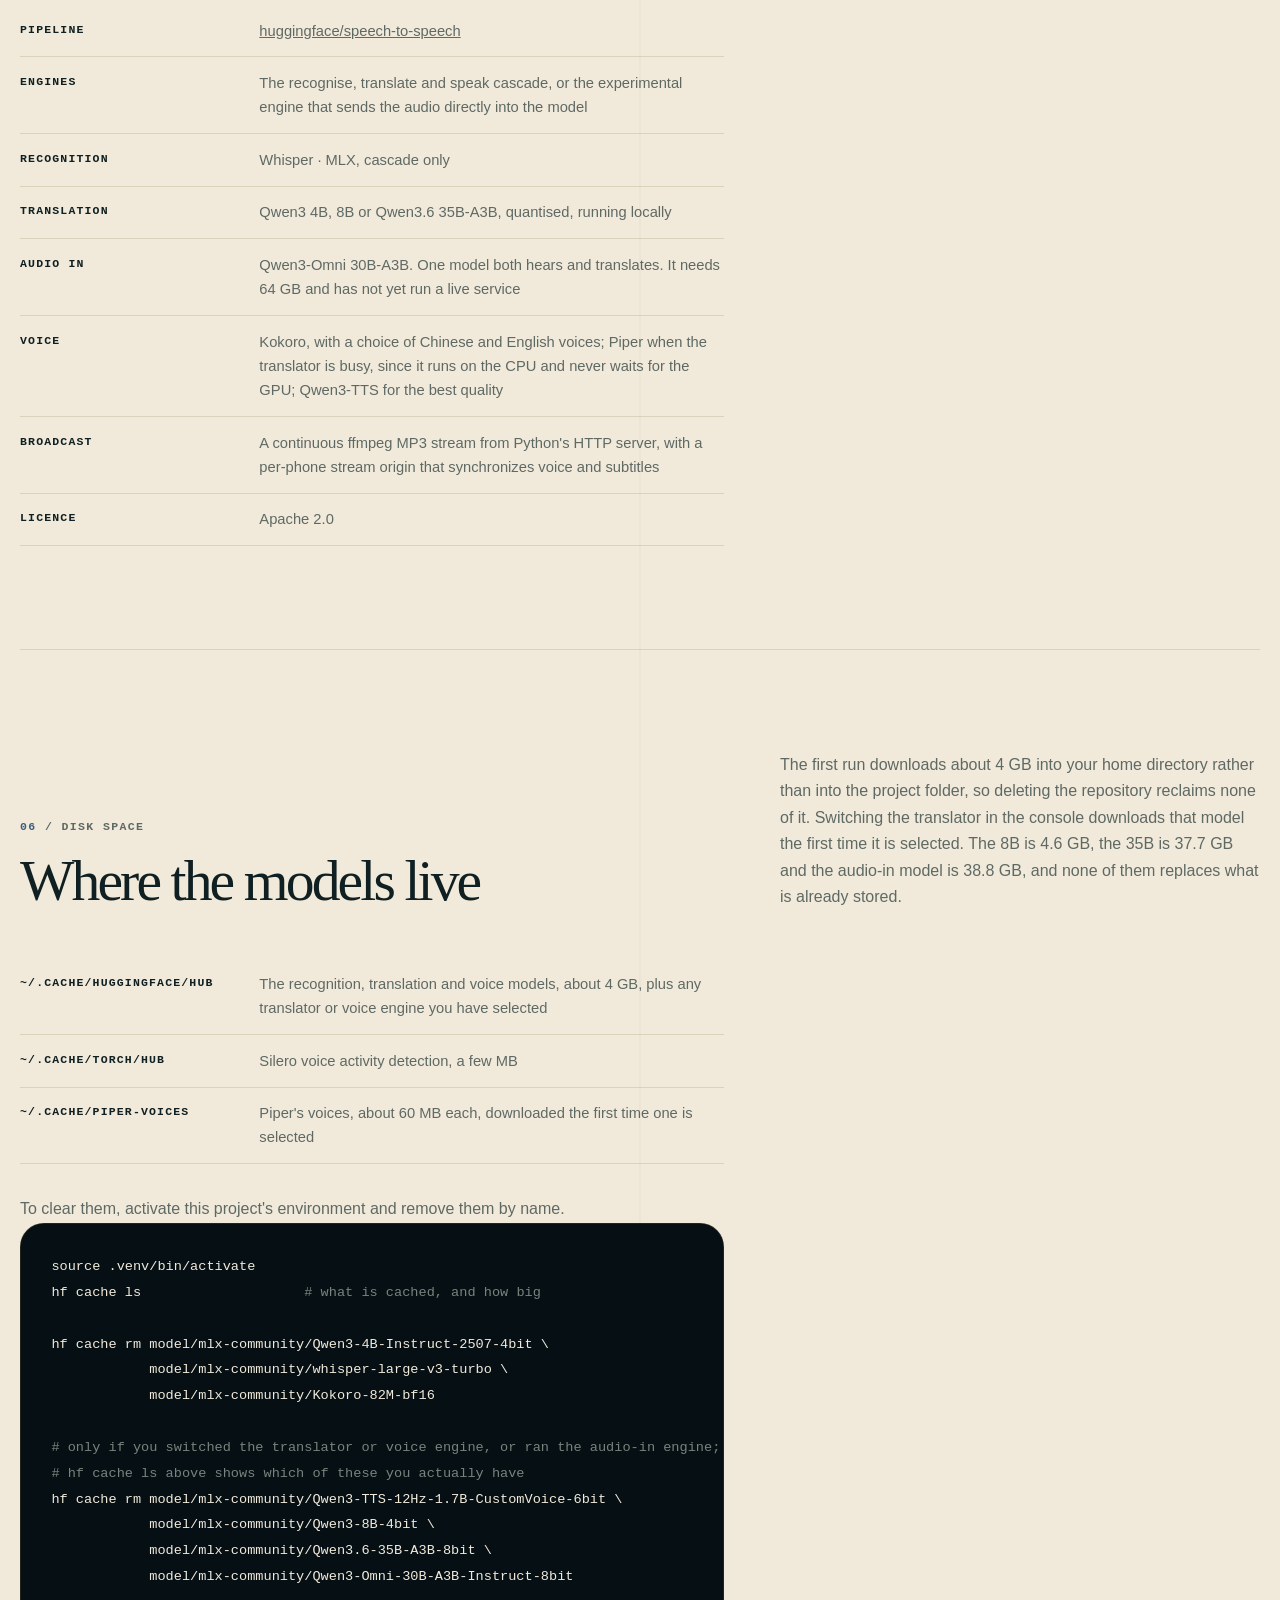
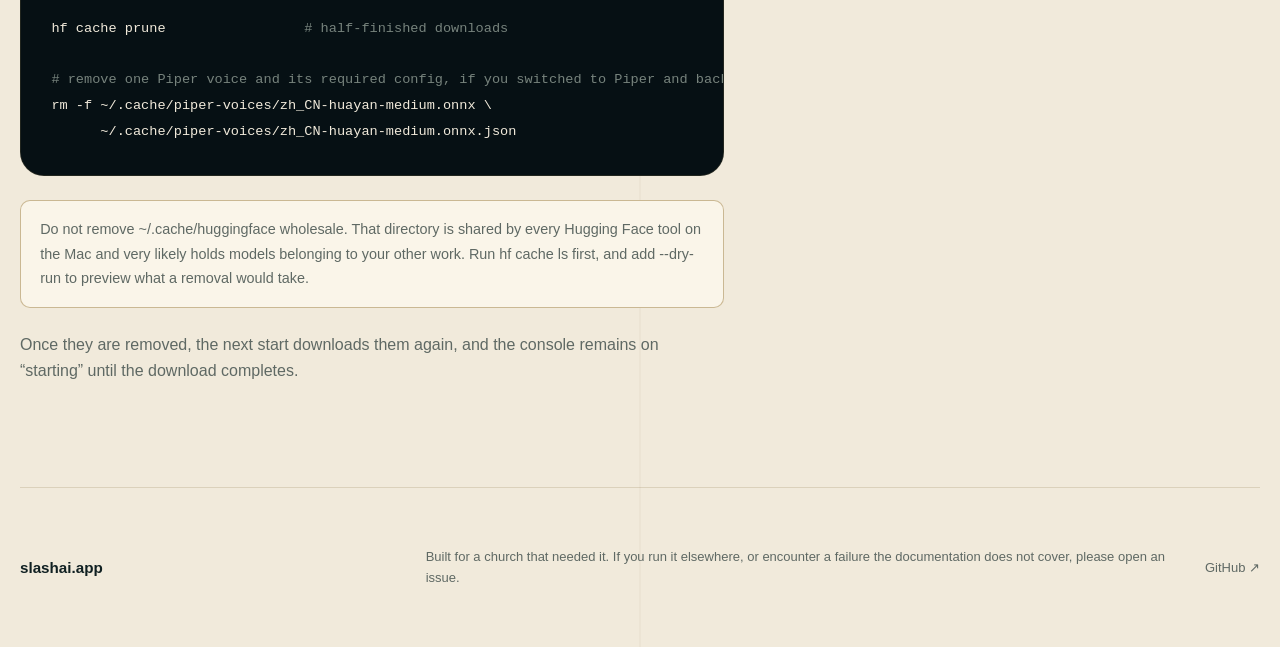
==== commit 133fc451: "Split the README, and tell both pages how the sync works The README had grown into the whole manual:" ====
--- a/docs/index.html
+++ b/docs/index.html
@@ -87,7 +87,7 @@
         </div>
 
         <div class="phone-play">
-          <span>▶</span><span>PLAYING · ≈1s BEHIND</span>
+          <span>▶</span><span>VOICE + TEXT · SYNCED</span>
         </div>
       </div>
     </div>
@@ -99,9 +99,9 @@
         <p class="kicker"><b>01</b> / <span data-zh="工作原理" data-tw="工作原理" data-en="How it works"></span></p>
         <h2 data-zh="整条流程都在一台 Mac 上" data-tw="整條流程都在一台 Mac 上" data-en="The whole chain on one Mac"></h2>
       </div>
-      <p data-zh="音控台把讲员的声音送入 Mac。系统按句子切分，转写成文字，在本地翻译，再由本地的语音读出，最后以普通的 MP3 流广播出去，任何手机浏览器都能收听。另有一种引擎去掉了转写这一步，整句音频直接送入一个能听的模型。它更快，但需要 64 GB 的 Mac，目前仍属实验性质。"
-         data-tw="音控台把講員的聲音送入 Mac。系統按句子切分，轉寫成文字，在本地翻譯，再由本地的語音讀出，最後以普通的 MP3 串流廣播出去，任何手機瀏覽器都能收聽。另有一種引擎去掉了轉寫這一步，整句音訊直接送入一個能聽的模型。它更快，但需要 64 GB 的 Mac，目前仍屬實驗性質。"
-         data-en="The sound desk feeds the Mac. Voice detection divides the preacher into sentences, Whisper transcribes each one, a local model translates it, and a local voice speaks the translation. The result leaves the Mac as an ordinary MP3 stream that any phone browser can play. A second engine removes the transcription step and sends the sentence's audio directly into a model that hears it. That engine is faster, requires a 64 GB Mac, and remains experimental."></p>
+      <p data-zh="音控台把讲员的声音送入 Mac。系统按句子切分，转写成文字，在本地翻译，再由本地语音读出，最后以普通 MP3 流广播到手机。系统会找出每句合成语音真正有声的部分，并把字幕锁定在每台手机自己的音频时间轴上，因此网络缓冲不会让文字跑到声音前面。另有实验引擎可将整句音频直接交给模型，需要 64 GB 内存。"
+         data-tw="音控台把講員的聲音送入 Mac。系統按句子切分，轉寫成文字，在本地翻譯，再由本地語音讀出，最後以普通 MP3 串流廣播到手機。系統會找出每句合成語音真正有聲的部分，並把字幕鎖定在每台手機自己的音訊時間軸上，因此網路緩衝不會讓文字跑到聲音前面。另有實驗引擎可將整句音訊直接交給模型，需要 64 GB 記憶體。"
+         data-en="The sound desk feeds the Mac. Voice detection divides the preacher into sentences, Whisper transcribes each one, a local model translates it, and a local voice speaks it as an ordinary MP3 stream. The bridge finds the audible part of every generated sentence and locks its subtitle to each phone's own audio timeline, so network buffering does not put text ahead of the voice. An experimental 64 GB engine can instead send each sentence's audio directly to a model that hears it."></p>
     </div>
 
     <div class="stage">
@@ -194,10 +194,10 @@
       </div>
       <div class="feature">
         <p class="kicker">C</p>
-        <h3 data-zh="字幕与语音并行" data-tw="字幕與語音並行" data-en="Subtitles as well as voice"></h3>
-        <p data-zh="同一条流程也产出文字，因此页面上同时有实时字幕。听障的会友可以使用，读得比听得快的人同样可以。"
-           data-tw="同一條流程也產出文字，因此頁面上同時有即時字幕。聽障的會友可以使用，讀得比聽得快的人同樣可以。"
-           data-en="The same pipeline produces text, so the page also shows live subtitles. They serve deaf members, and anyone who reads a language faster than they hear it."></p>
+        <h3 data-zh="字幕跟随语音" data-tw="字幕跟隨語音" data-en="Subtitles follow the voice"></h3>
+        <p data-zh="每台手机都会收到自己这条 MP3 流的准确起点。译文等到对应语音真正开始才出现，即使手机正在缓冲、追赶直播或重新连接，也不会按网络包到达的先后顺序猜测时间。"
+           data-tw="每台手機都會收到自己這條 MP3 串流的準確起點。譯文等到對應語音真正開始才出現，即使手機正在緩衝、追趕直播或重新連線，也不會按網路封包抵達的先後順序猜測時間。"
+           data-en="Each phone receives the exact starting position of its own MP3 stream. A translation waits for its audible voice even while the phone buffers, catches up, or reconnects; timing is never guessed from packet arrival order."></p>
       </div>
       <div class="feature">
         <p class="kicker">D</p>
@@ -205,6 +205,13 @@
         <p data-zh="词表里写你们的事工名称、长老姓名，以及你们引用的圣经译本。它在控制台中编辑，下一句即生效，无需重启。和合本 66 卷书名已包含在提示词中，不必另行列出。"
            data-tw="詞表裡寫你們的事工名稱、長老姓名，以及你們引用的聖經譯本。它在控制台中編輯，下一句即生效，無需重啟。和合本 66 卷書名已包含在提示詞中，不必另行列出。"
            data-en="The glossary holds your ministry names, your elders' names, and the Bible translation you quote. It is edited in the console and applies to the next sentence without a restart. The 66 Chinese book names are already in the prompt and need not be listed."></p>
+      </div>
+      <div class="feature">
+        <p class="kicker">E</p>
+        <h3 data-zh="缓冲会自行调整" data-tw="緩衝會自行調整" data-en="Buffering adapts itself"></h3>
+        <p data-zh="若语音生成一时跟不上，桥接程序会自动增加语音缓冲，稳定后再缓慢减少。手机保留安全的网络缓冲，必要时轻微加速追赶直播，断线后也会自动重连。"
+           data-tw="若語音產生一時跟不上，橋接程式會自動增加語音緩衝，穩定後再緩慢減少。手機保留安全的網路緩衝，必要時輕微加速追趕直播，斷線後也會自動重連。"
+           data-en="If synthesis falls behind, the bridge raises its voice buffer and slowly gives it back after stable turns. Phones retain a safe network reserve, catch up gently when possible, and reconnect automatically."></p>
       </div>
     </div>
   </section>
@@ -246,9 +253,11 @@
        data-en="After this one setup, each Sunday begins with a double-click on Start Translation.command in Finder. A Terminal window opens and the console appears in the browser on its own, with nothing to type. Closing the window stops the translation and releases the memory the models were holding."></p>
 
     <p class="prose"
-       data-zh="若希望系统登录后自行启动，README 中提供了一个 LaunchAgent。实验性的音频直入引擎也记在那里，它需要另建一个虚拟环境，并再下载 38.8 GB 模型。除非你有 64 GB 的 Mac 并打算试用，否则可以先不安装。"
-       data-tw="若希望系統登入後自行啟動，README 中提供了一個 LaunchAgent。實驗性的音訊直入引擎也記在那裡，它需要另建一個虛擬環境，並再下載 38.8 GB 模型。除非你有 64 GB 的 Mac 並打算試用，否則可以先不安裝。"
-       data-en="If you would rather the system started by itself, the README describes a LaunchAgent. It also covers the experimental audio-in engine, which needs a second virtualenv and a further 38.8 GB of model. Leave that engine aside unless you have a 64 GB Mac and wish to test it."></p>
+       data-zh="若希望系统登录后自行启动，技术与运维指南中提供了 LaunchAgent。该指南也记录了实验性的音频直入引擎；它需要另建虚拟环境并再下载 38.8 GB 模型。除非你有 64 GB 的 Mac 并打算测试，否则可以暂不安装。"
+       data-tw="若希望系統登入後自行啟動，技術與維運指南中提供了 LaunchAgent。該指南也記錄了實驗性的音訊直入引擎；它需要另建虛擬環境並再下載 38.8 GB 模型。除非你有 64 GB 的 Mac 並打算測試，否則可以暫不安裝。"
+       data-en="For unattended startup, the technical and operations guide includes a LaunchAgent. It also covers the experimental audio-in engine, which needs a second virtualenv and another 38.8 GB model. Leave it aside unless you have a 64 GB Mac and want to test it."></p>
+    <p class="prose"><a href="https://github.com/nullbotnone/inplace-translation/blob/main/TECHNICAL_GUIDE.md" target="_blank" rel="noopener"
+       data-zh="阅读技术与运维指南 ↗" data-tw="閱讀技術與維運指南 ↗" data-en="Read the technical and operations guide ↗"></a></p>
   </section>
 
   <section class="band">
@@ -276,9 +285,9 @@
         <span class="kicker">02</span>
         <div>
           <b data-zh="逐字字幕时间是近似值" data-tw="逐字字幕時間是近似值" data-en="Word-level subtitle timing is approximate"></b>
-          <p data-zh="开启音频后，手机会将每条译文保留到相应语音开始播放，再按该句时长逐步显示：中文按字，英文按词。这不是音素级时间戳，因此个别词仍可能略早或略晚。关闭音频时，字幕会在收到后立即完整显示。"
-             data-tw="開啟音訊後，手機會將每條譯文保留到相應語音開始播放，再按該句時長逐步顯示：中文按字，英文按詞。這不是音素級時間戳，因此個別詞仍可能略早或略晚。關閉音訊時，字幕會在收到後立即完整顯示。"
-             data-en="With audio on, the phone holds each translation until its sentence starts playing, then reveals Chinese by character and English by word across that sentence's duration. These are not phoneme timestamps, so an individual word may still appear slightly early or late. With audio off, each subtitle appears in full as soon as it arrives."></p>
+          <p data-zh="开启音频后，桥接程序会从计时中排除合成语音开头与结尾的静音，并告诉手机其 MP3 流在全局音频时间轴上的准确起点。每条译文会等到可听见的语音开始，再按实际有声时长逐步显示：中文按字，英文按近似音节。这不是音素级时间戳，因此句子起点会同步，个别词仍可能略早或略晚。关闭音频时，字幕会立即完整显示。"
+             data-tw="開啟音訊後，橋接程式會從計時中排除合成語音開頭與結尾的靜音，並告訴手機其 MP3 串流在全域音訊時間軸上的準確起點。每條譯文會等到可聽見的語音開始，再按實際有聲時長逐步顯示：中文按字，英文按近似音節。這不是音素級時間戳，因此句子起點會同步，個別詞仍可能略早或略晚。關閉音訊時，字幕會立即完整顯示。"
+             data-en="With audio on, the bridge excludes generated silence from timing and tells the phone exactly where its MP3 stream begins on the global audio timeline. Each translation waits for audible speech, then reveals Chinese by character and English by approximate syllable across the audible duration. Sentence onset is synchronized; individual words can still vary because the voices provide no phoneme timestamps. With audio off, the full subtitle appears immediately."></p>
         </div>
       </li>
       <li>
@@ -320,7 +329,7 @@
       <tr><td data-zh="翻译" data-tw="翻譯" data-en="Translation"></td><td data-zh="Qwen3 4B、8B 或 Qwen3.6 35B-A3B，量化，本地运行" data-tw="Qwen3 4B、8B 或 Qwen3.6 35B-A3B，量化，本地執行" data-en="Qwen3 4B, 8B or Qwen3.6 35B-A3B, quantised, running locally"></td></tr>
       <tr><td data-zh="音频直入" data-tw="音訊直入" data-en="Audio in"></td><td data-zh="Qwen3-Omni 30B-A3B，由一个模型同时听取与翻译；需要 64 GB，尚未在真实聚会中使用过" data-tw="Qwen3-Omni 30B-A3B，由一個模型同時聽取與翻譯；需要 64 GB，尚未在真實聚會中使用過" data-en="Qwen3-Omni 30B-A3B. One model both hears and translates. It needs 64 GB and has not yet run a live service"></td></tr>
       <tr><td data-zh="语音合成" data-tw="語音合成" data-en="Voice"></td><td data-zh="Kokoro，中英文各有多种声音；翻译繁忙时可改用 Piper，它在 CPU 上运行，不与翻译抢 GPU；需要更佳音质时改用 Qwen3-TTS" data-tw="Kokoro，中英文各有多種聲音；翻譯繁忙時可改用 Piper，它在 CPU 上執行，不與翻譯搶 GPU；需要更佳音質時改用 Qwen3-TTS" data-en="Kokoro, with a choice of Chinese and English voices; Piper when the translator is busy, since it runs on the CPU and never waits for the GPU; Qwen3-TTS for the best quality"></td></tr>
-      <tr><td data-zh="广播" data-tw="廣播" data-en="Broadcast"></td><td data-zh="ffmpeg 转成 MP3，由 Python 标准库的 HTTP 服务器分发" data-tw="ffmpeg 轉成 MP3，由 Python 標準函式庫的 HTTP 伺服器分發" data-en="ffmpeg to MP3, distributed by Python's standard-library HTTP server"></td></tr>
+      <tr><td data-zh="广播" data-tw="廣播" data-en="Broadcast"></td><td data-zh="ffmpeg 转成连续 MP3，由 Python HTTP 服务器分发；每台手机另获其流起点，以同步语音与字幕" data-tw="ffmpeg 轉成連續 MP3，由 Python HTTP 伺服器分發；每台手機另獲其串流起點，以同步語音與字幕" data-en="A continuous ffmpeg MP3 stream from Python's HTTP server, with a per-phone stream origin that synchronizes voice and subtitles"></td></tr>
       <tr><td data-zh="授权" data-tw="授權" data-en="Licence"></td><td>Apache 2.0</td></tr>
     </table>
   </section>
@@ -391,9 +400,9 @@
 
 <footer>
   <a class="footer-brand" href="/">slashai.app</a>
-  <p data-zh="为一间确实需要它的教会而建。如果你在别处使用，或遇到 README 未涵盖的故障，欢迎提交 issue。"
-     data-tw="為一間確實需要它的教會而建。如果你在別處使用，或遇到 README 未涵蓋的故障，歡迎提交 issue。"
-     data-en="Built for a church that needed it. If you run it elsewhere, or it fails in a way the README does not describe, please open an issue."></p>
+  <p data-zh="为一间确实需要它的教会而建。如果你在别处使用，或遇到文档未涵盖的故障，欢迎提交 issue。"
+     data-tw="為一間確實需要它的教會而建。如果你在別處使用，或遇到文件未涵蓋的故障，歡迎提交 issue。"
+     data-en="Built for a church that needed it. If you run it elsewhere, or encounter a failure the documentation does not cover, please open an issue."></p>
   <p class="foot-links"><a href="https://github.com/nullbotnone/inplace-translation" target="_blank" rel="noopener">GitHub ↗</a></p>
 </footer>
 
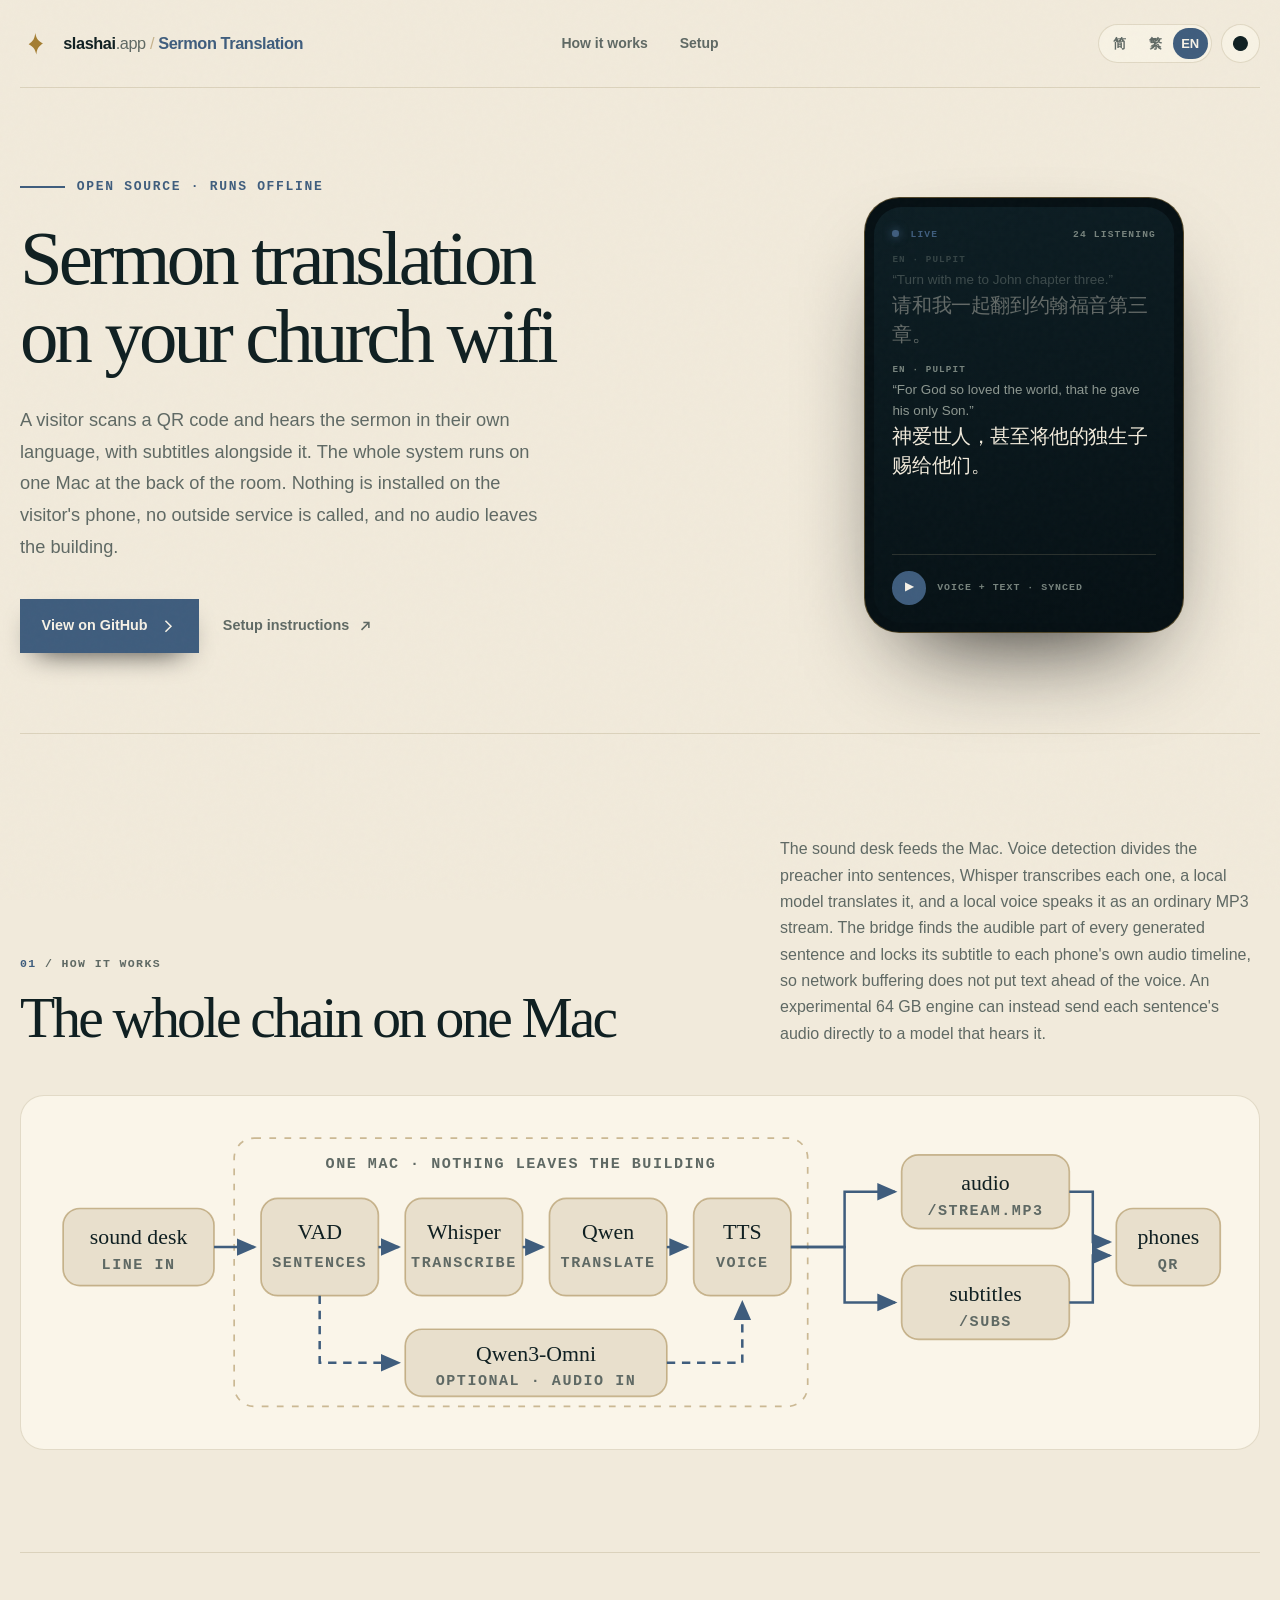
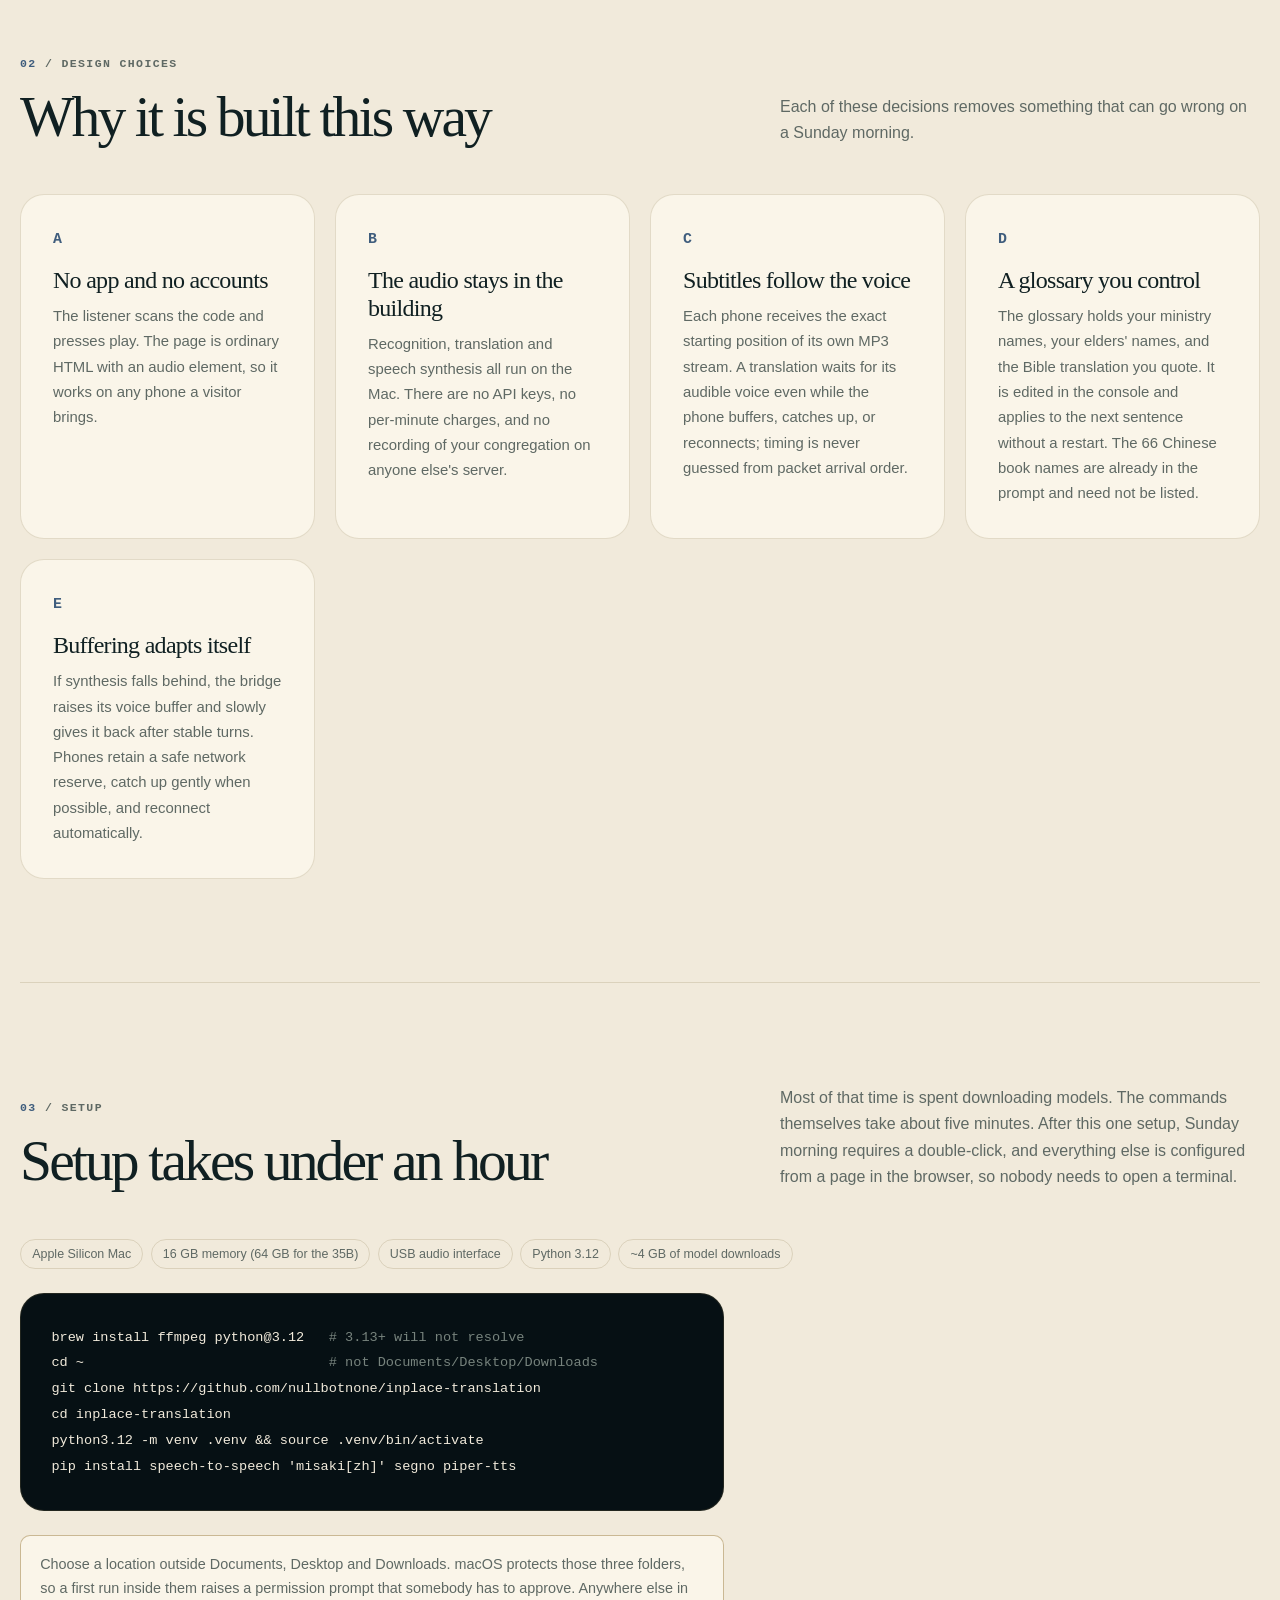
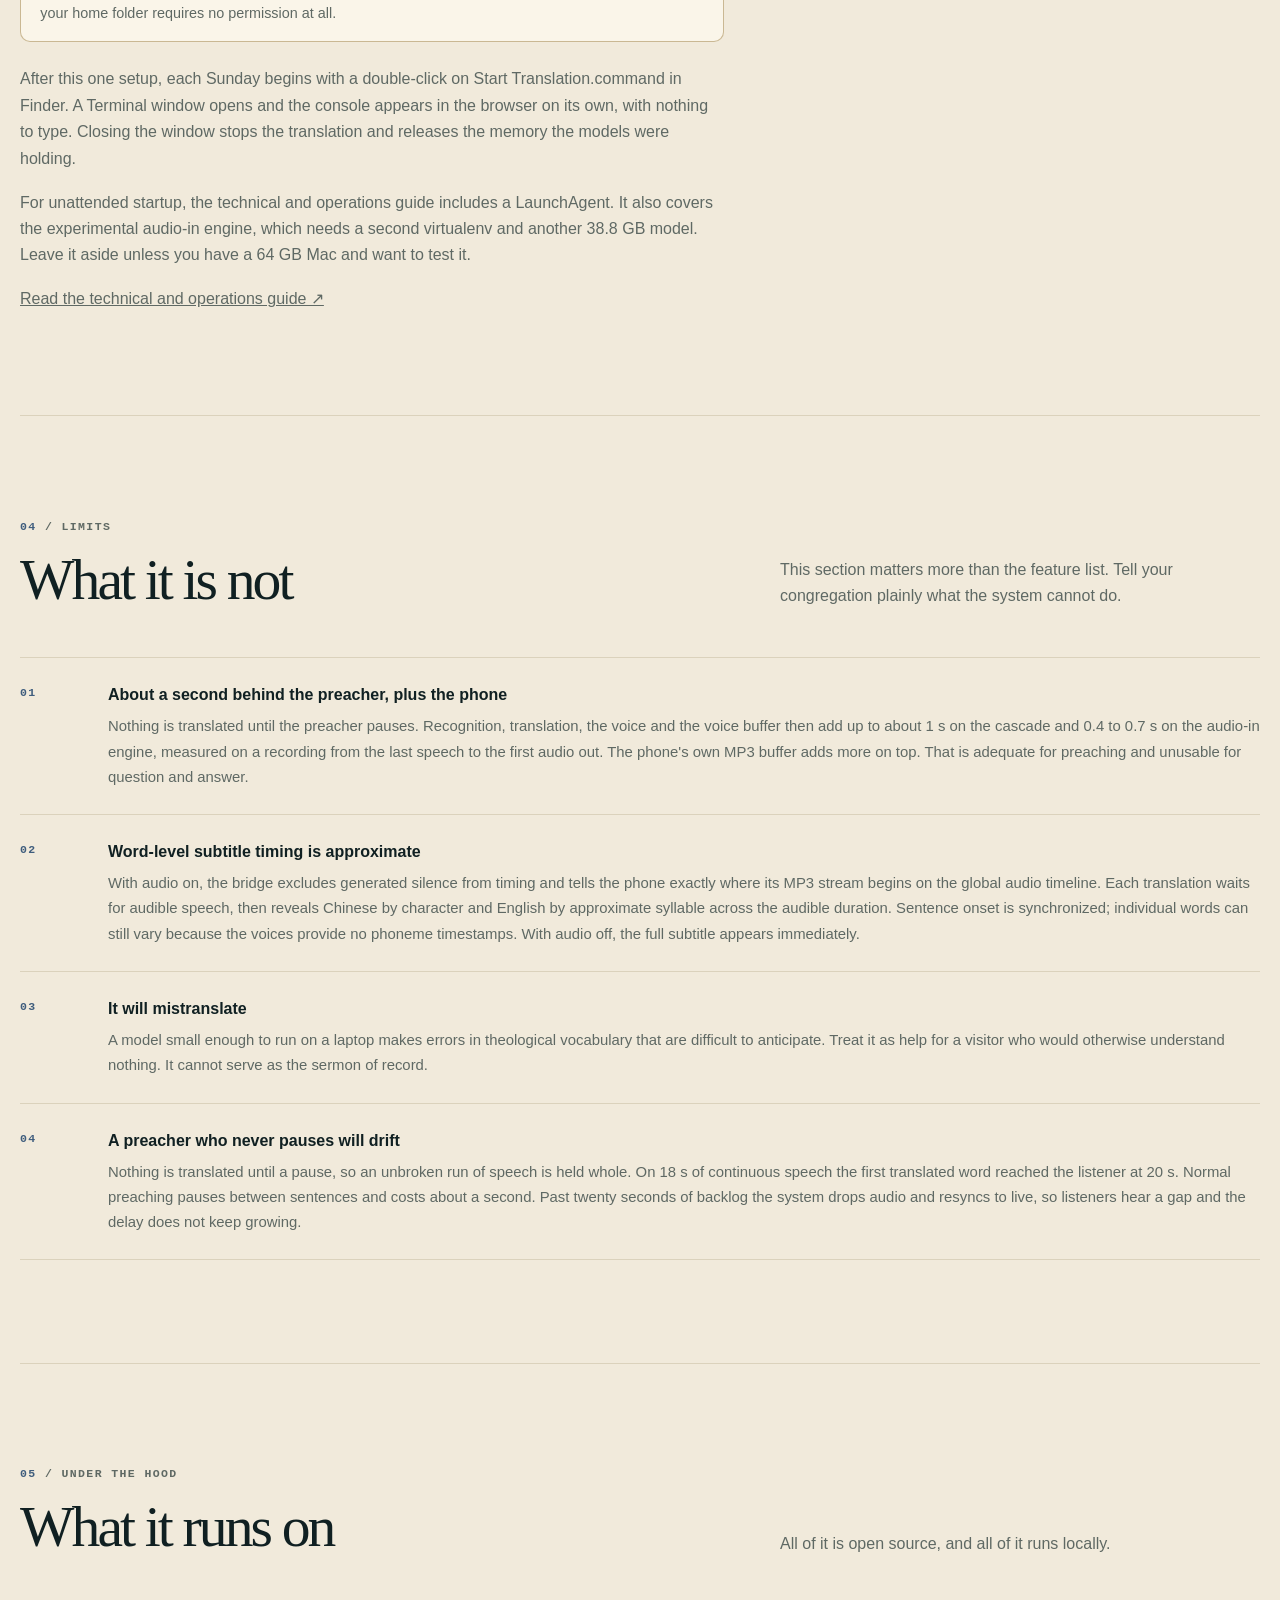
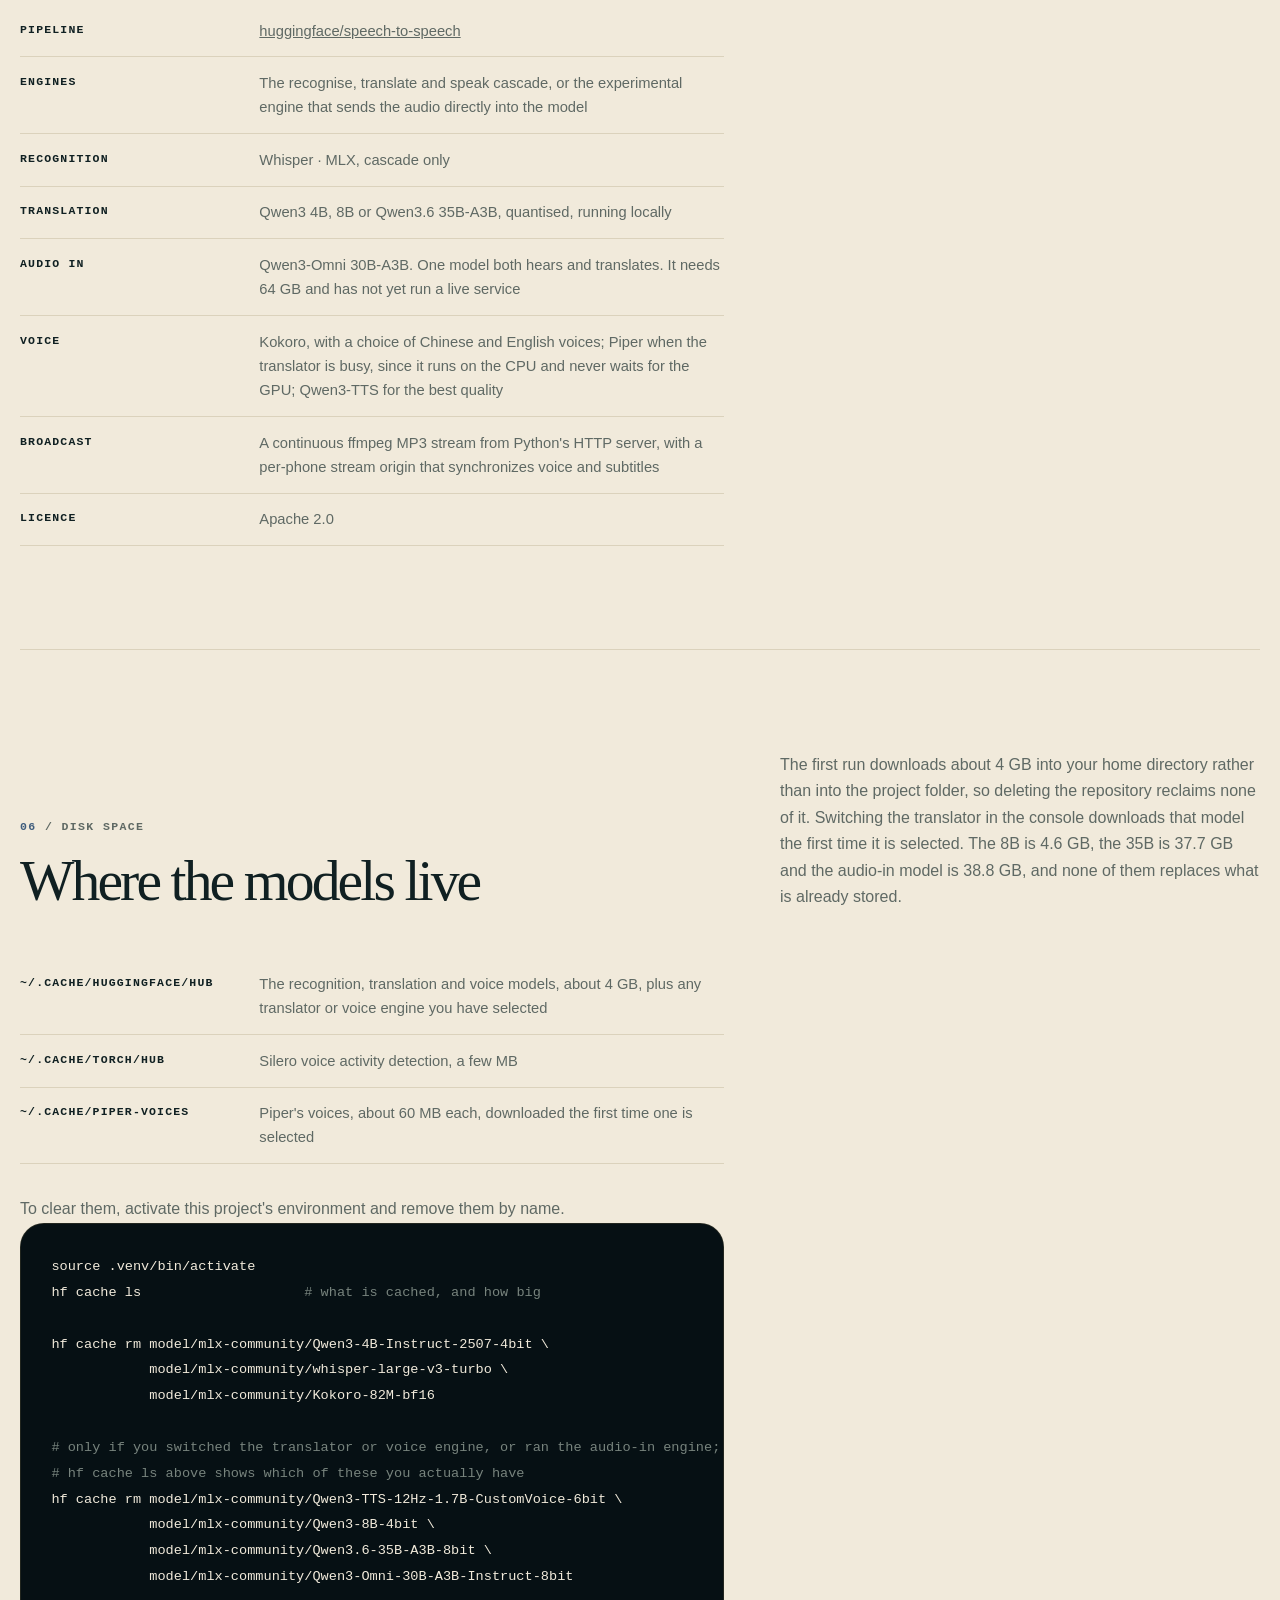
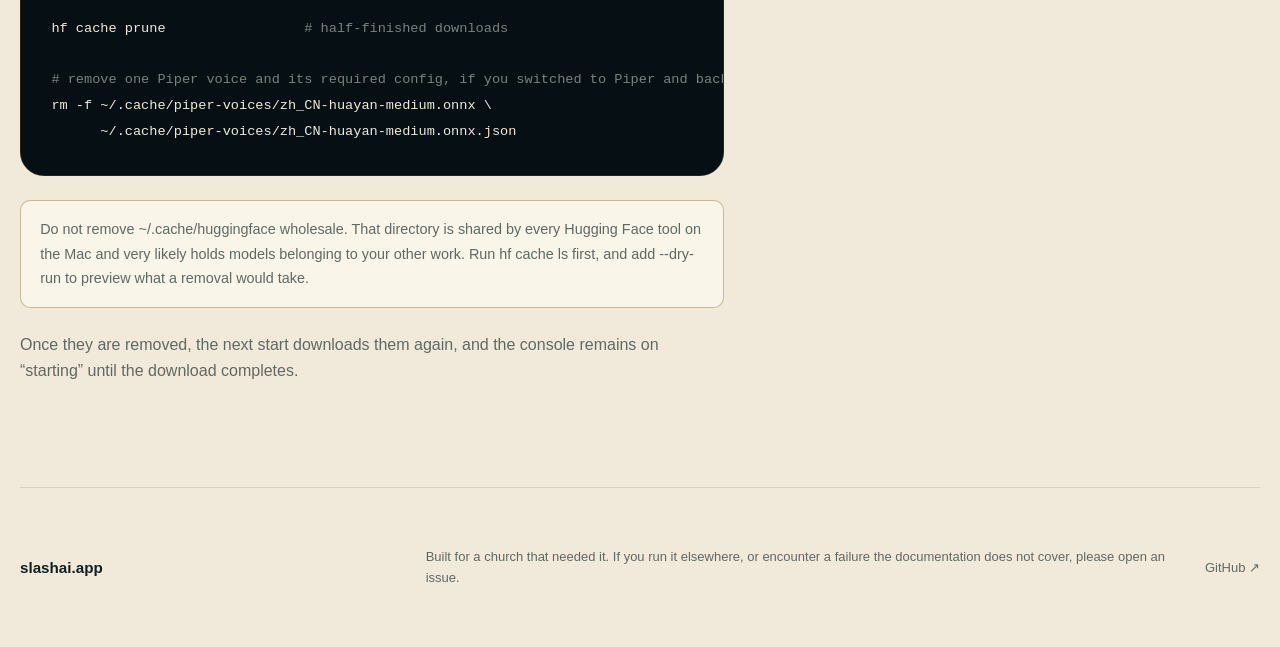
==== commit 693ee82d: "Translate the tab title; drop the centerline The document title follows the selected language, and t" ====
--- a/docs/index.html
+++ b/docs/index.html
@@ -411,6 +411,7 @@
      language and theme carry across slashai.app pages. */
   const LANGS = ["zh", "tw", "en"];
   const HTML_LANG = { zh: "zh-CN", tw: "zh-TW", en: "en" };
+  const TITLE = { zh: "讲道翻译｜slashai.app", tw: "講道翻譯｜slashai.app", en: "Sermon Translation | slashai.app" };
   const store = {
     get(key, fallback) {
       try { const v = localStorage.getItem("slashai." + key); return v === null ? fallback : JSON.parse(v); }
@@ -432,6 +433,7 @@
 
   function applyLang() {
     document.documentElement.lang = HTML_LANG[lang];
+    document.title = TITLE[lang];
     document.documentElement.dataset.lang = lang;
     document.querySelectorAll("[data-en]").forEach((el) => {
       el.textContent = el.dataset[lang] || el.dataset.en;
--- a/docs/styles.css
+++ b/docs/styles.css
@@ -29,9 +29,7 @@
 html { scroll-behavior: smooth; }
 body {
   margin: 0; min-width: 320px; color: var(--ink);
-  background: linear-gradient(90deg, transparent 49.93%,
-              color-mix(in srgb, var(--line) 36%, transparent) 50%, transparent 50.07%), var(--bg);
-  background-size: min(100%, 88rem) 100%; background-position: center;
+  background: var(--bg);
   font: 16px/1.65 Inter, ui-sans-serif, -apple-system, BlinkMacSystemFont, "Segoe UI",
         "PingFang SC", "Noto Sans SC", sans-serif;
   -webkit-font-smoothing: antialiased;
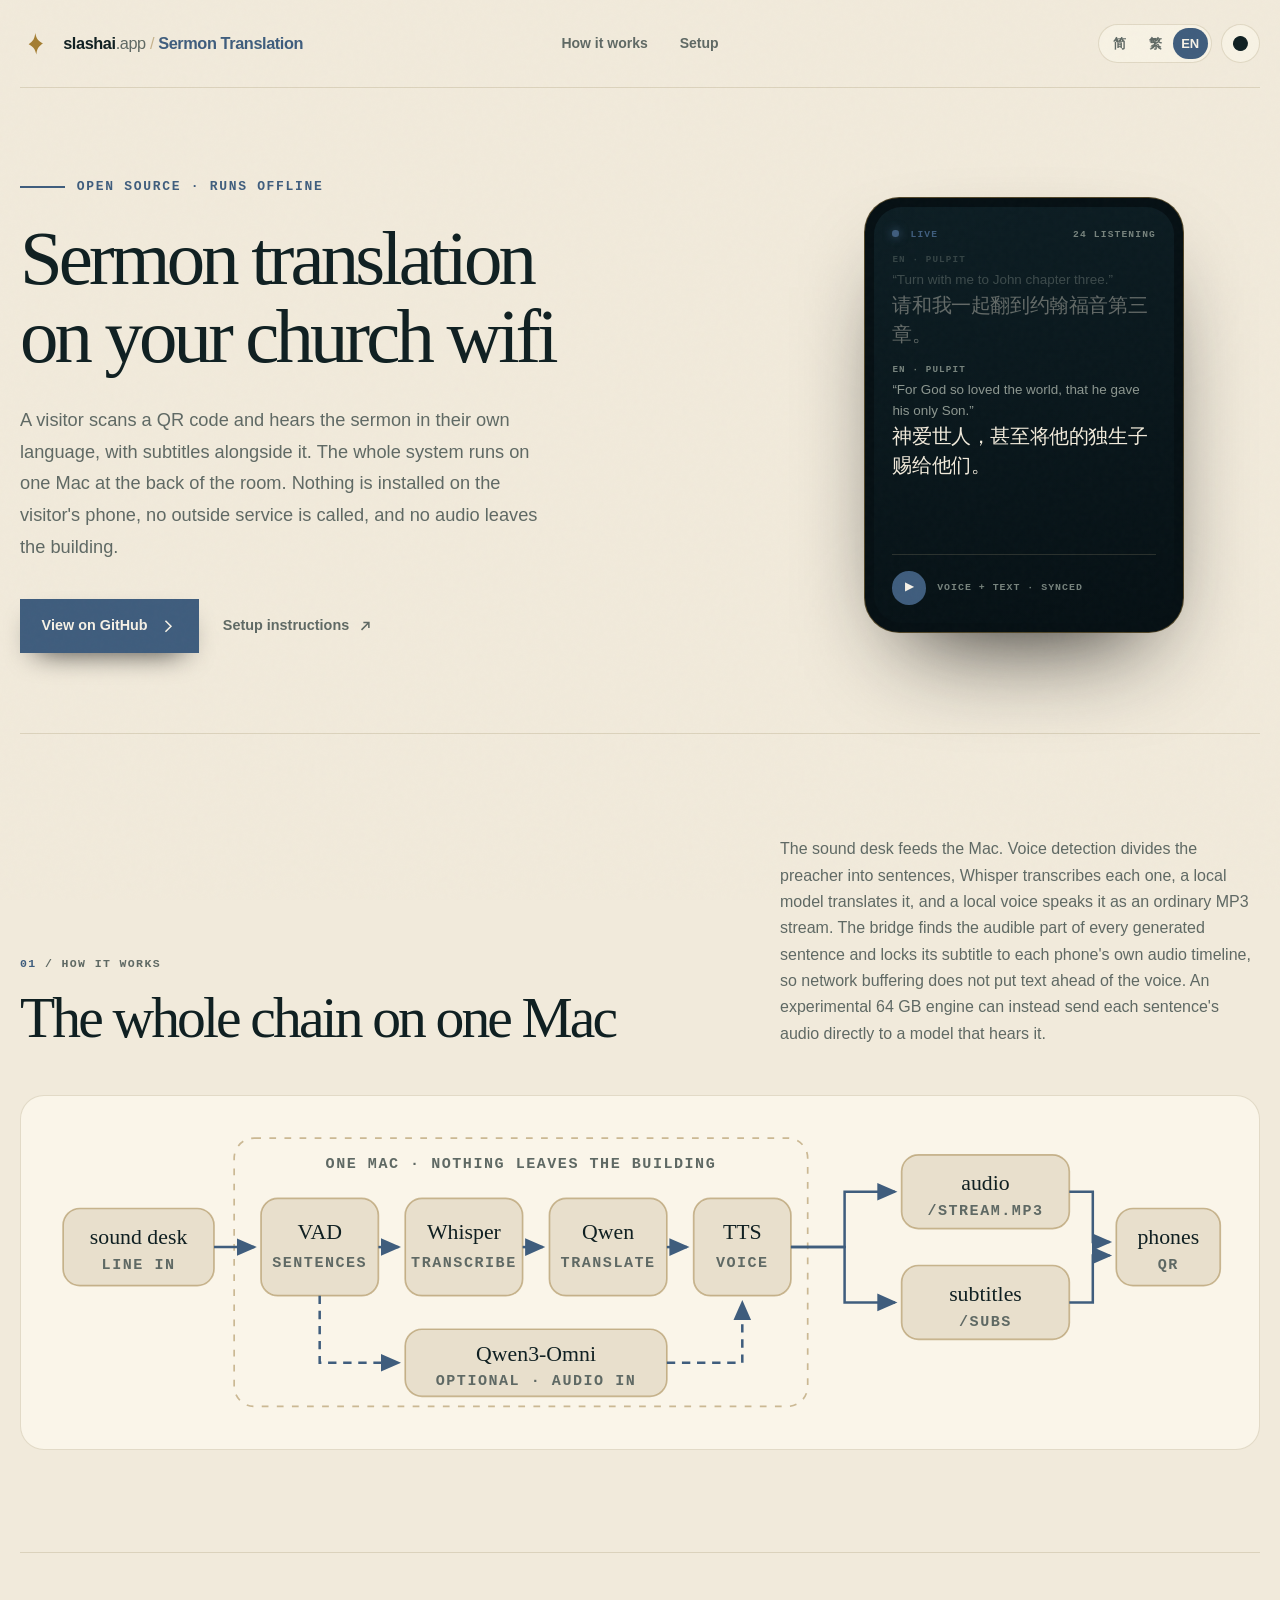
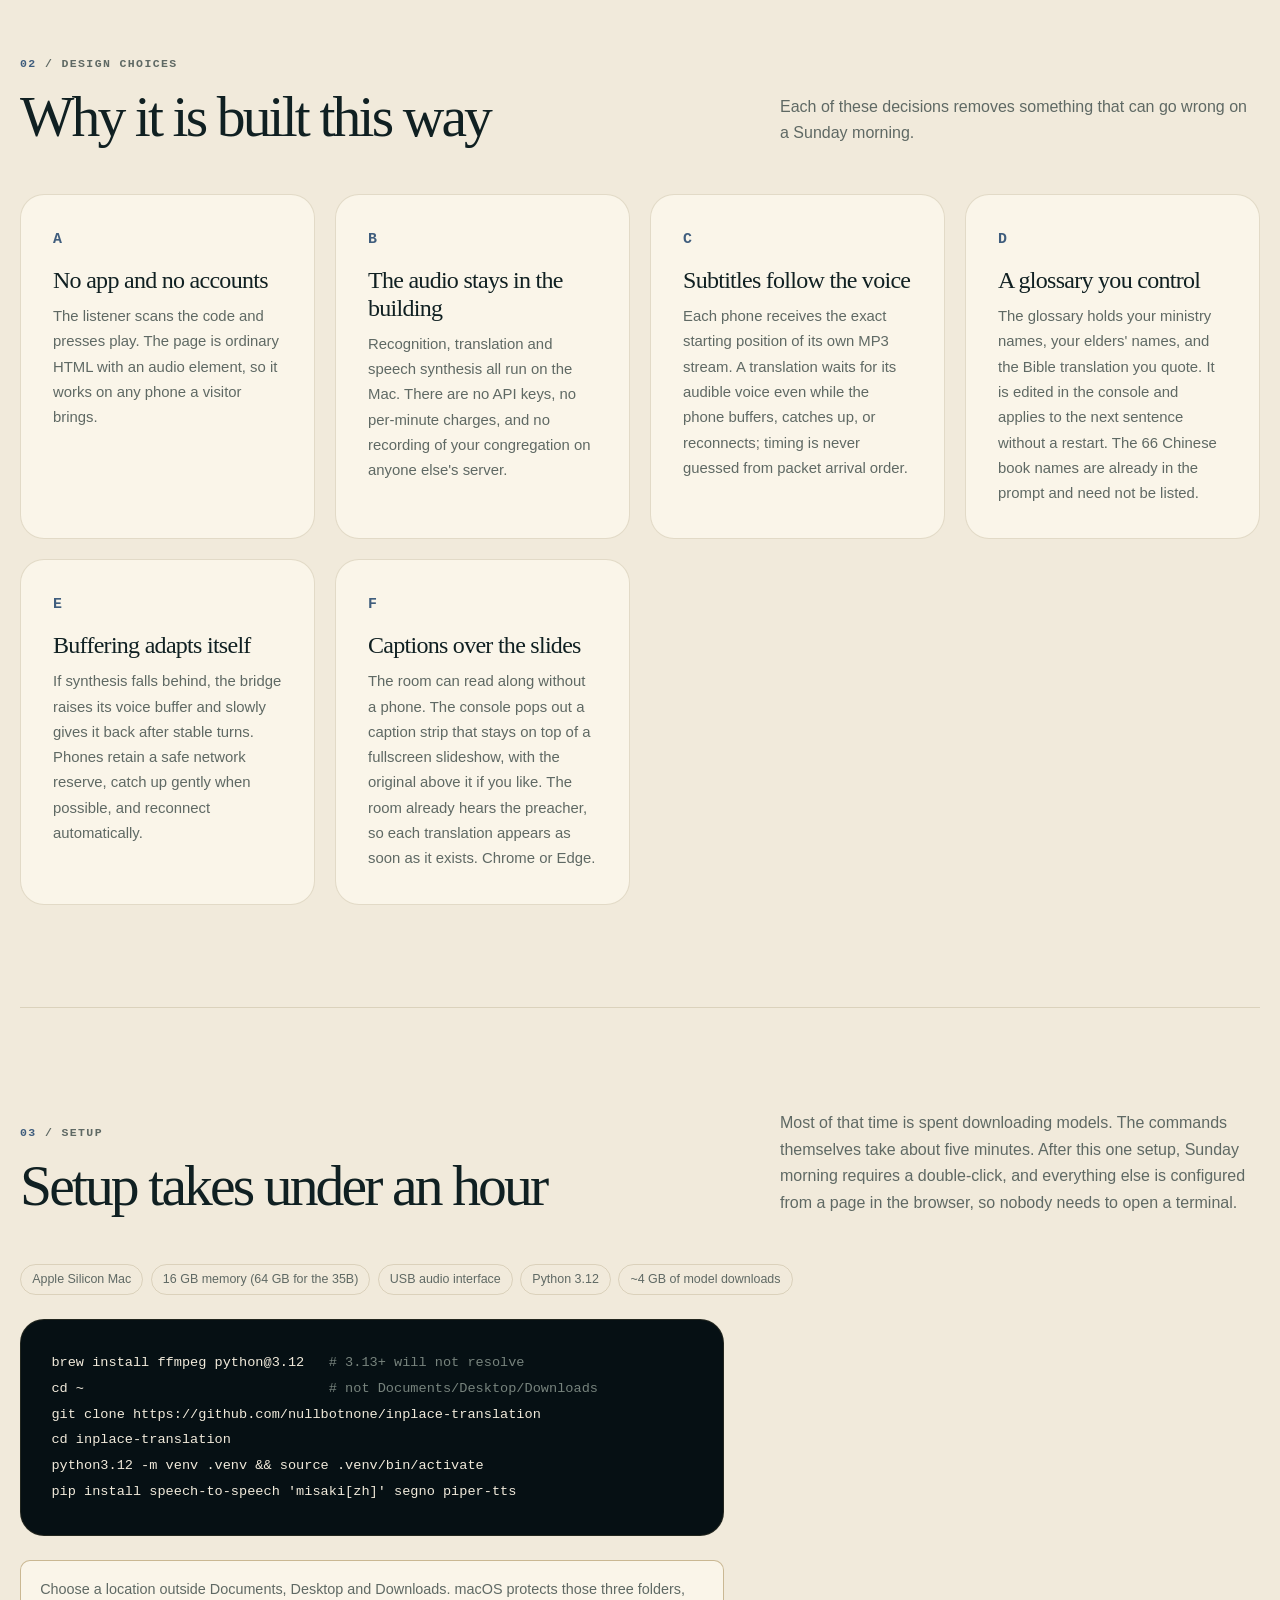
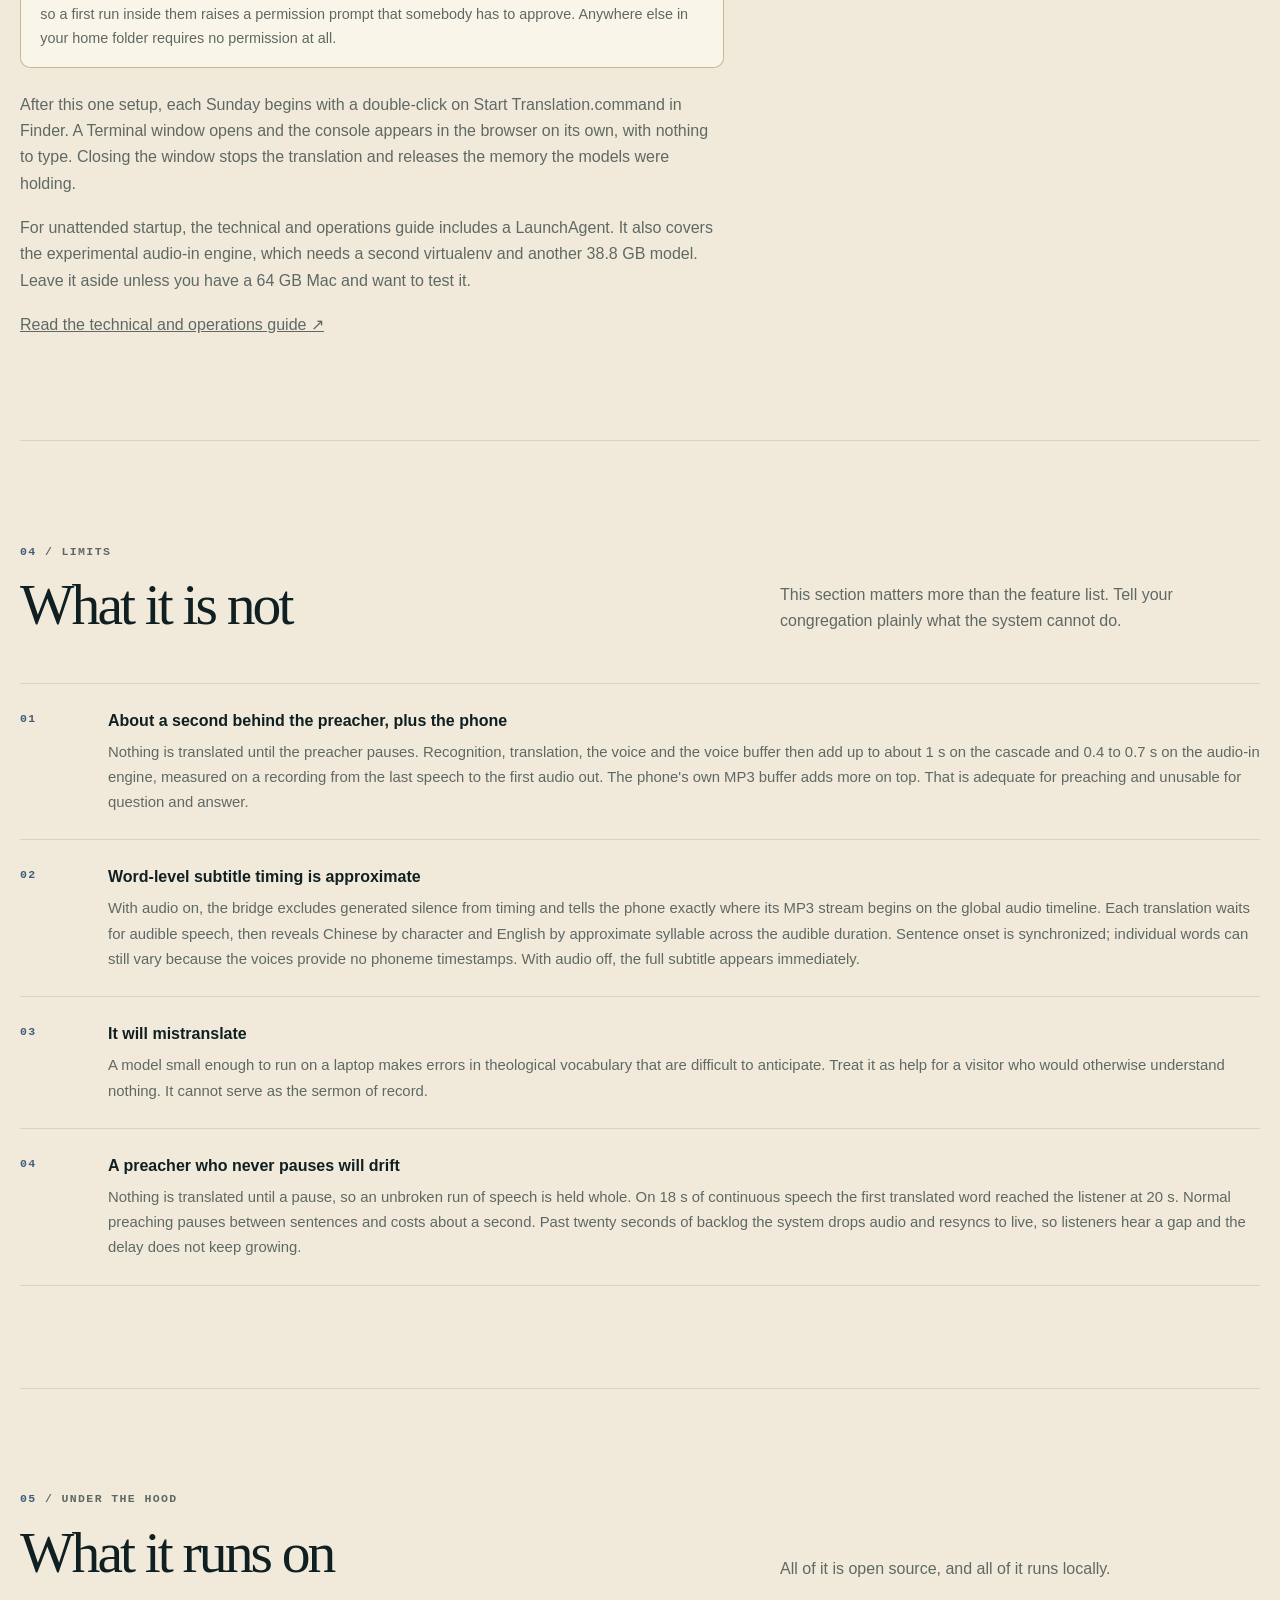
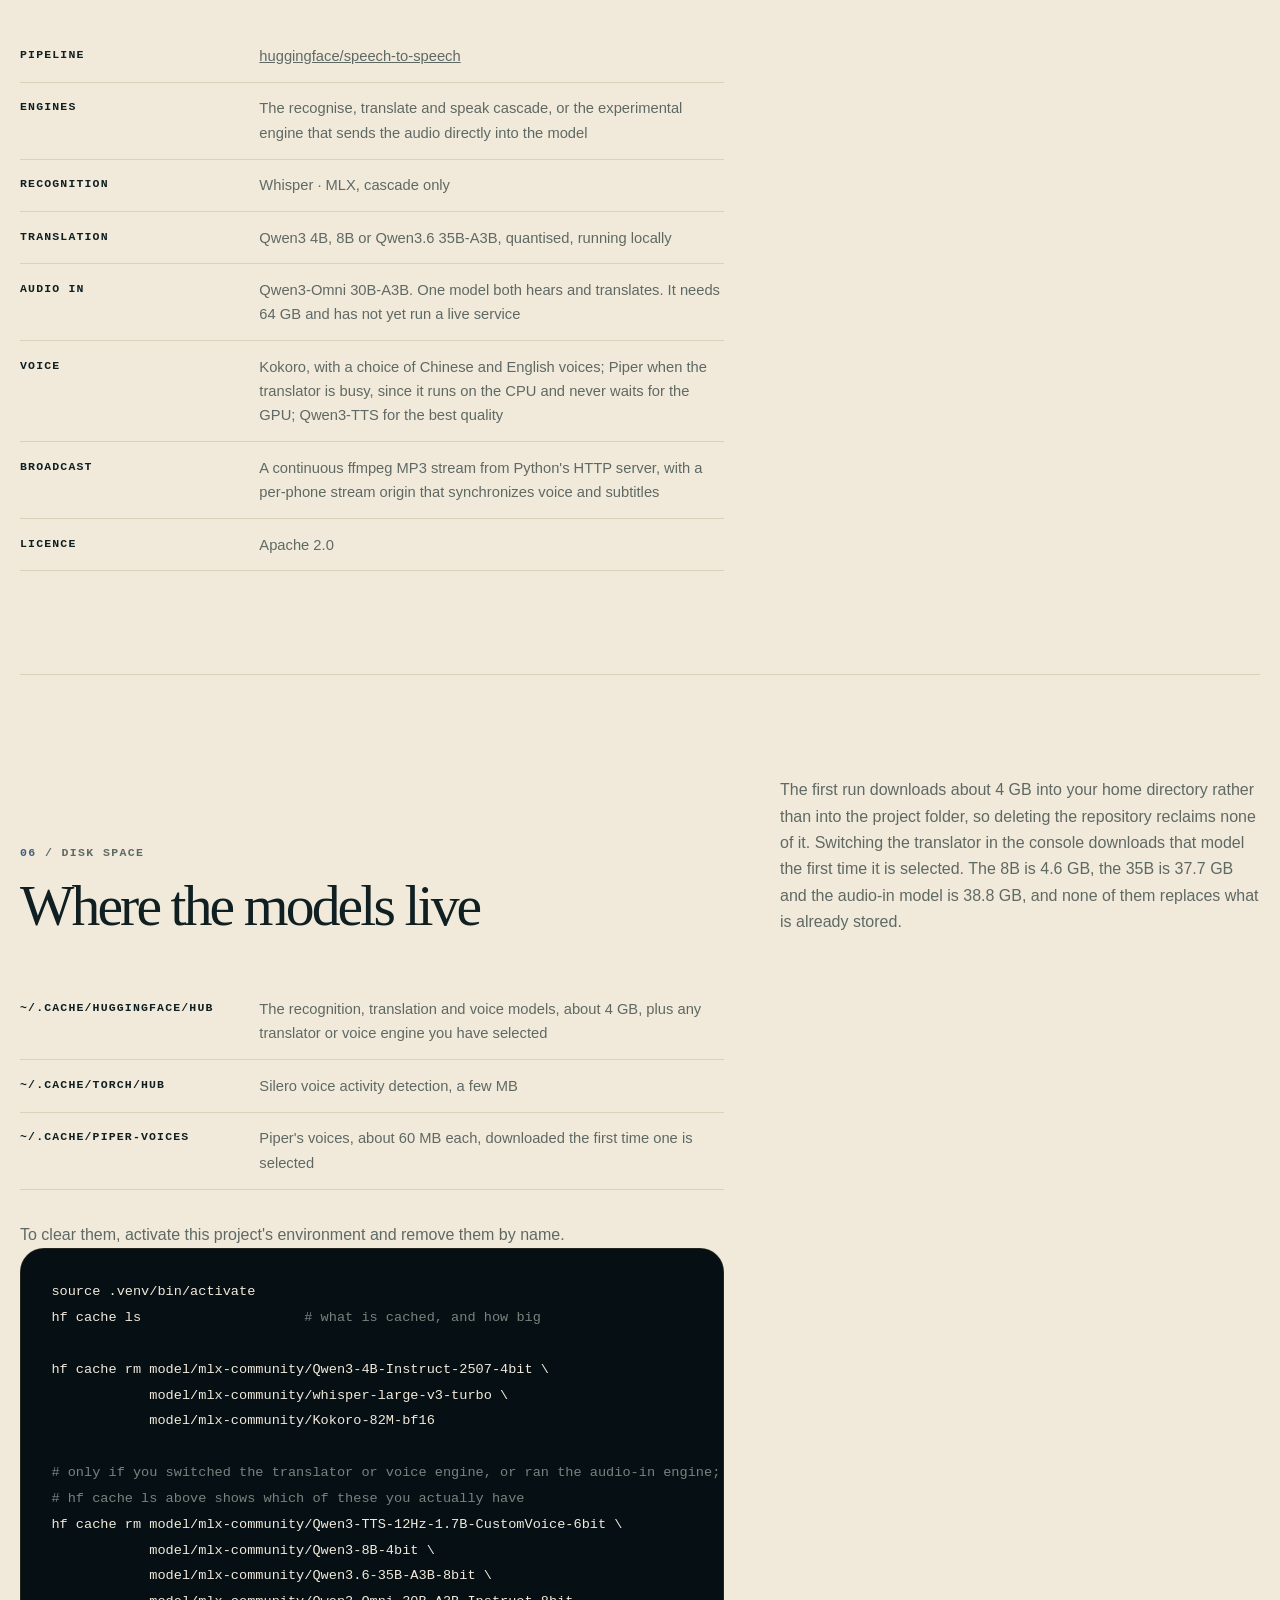
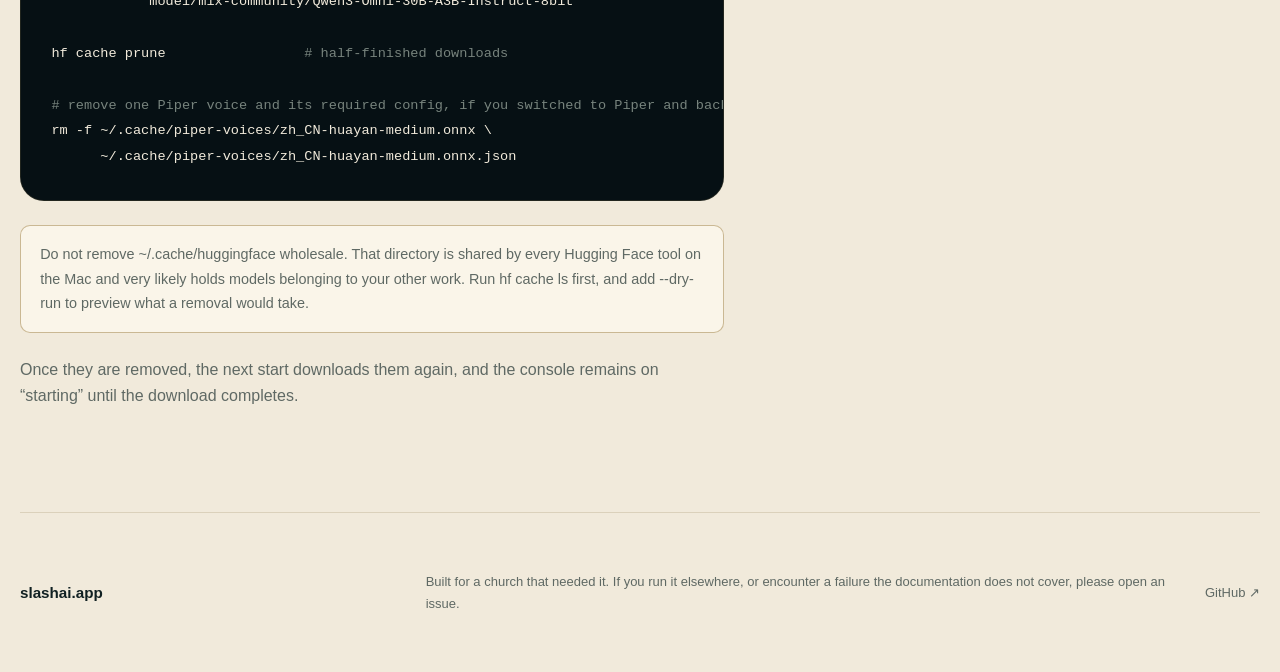
==== commit 8b0bd392: "Mention projector captions on the project page A sixth design-choice card, in all three languages: t" ====
--- a/docs/index.html
+++ b/docs/index.html
@@ -213,6 +213,13 @@
            data-tw="若語音產生一時跟不上，橋接程式會自動增加語音緩衝，穩定後再緩慢減少。手機保留安全的網路緩衝，必要時輕微加速追趕直播，斷線後也會自動重連。"
            data-en="If synthesis falls behind, the bridge raises its voice buffer and slowly gives it back after stable turns. Phones retain a safe network reserve, catch up gently when possible, and reconnect automatically."></p>
       </div>
+      <div class="feature">
+        <p class="kicker">F</p>
+        <h3 data-zh="投影字幕" data-tw="投影字幕" data-en="Captions over the slides"></h3>
+        <p data-zh="不用手机也能看到译文。控制台可弹出一条置顶字幕窗，叠在全屏投影片上方，也可附上原文。会众听的是讲员本人，所以译文一产生就显示。需使用 Chrome 或 Edge。"
+           data-tw="不用手機也能看到譯文。控制台可彈出一條置頂字幕視窗，疊在全螢幕投影片上方，也可附上原文。會眾聽的是講員本人，所以譯文一產生就顯示。需使用 Chrome 或 Edge。"
+           data-en="The room can read along without a phone. The console pops out a caption strip that stays on top of a fullscreen slideshow, with the original above it if you like. The room already hears the preacher, so each translation appears as soon as it exists. Chrome or Edge."></p>
+      </div>
     </div>
   </section>
 
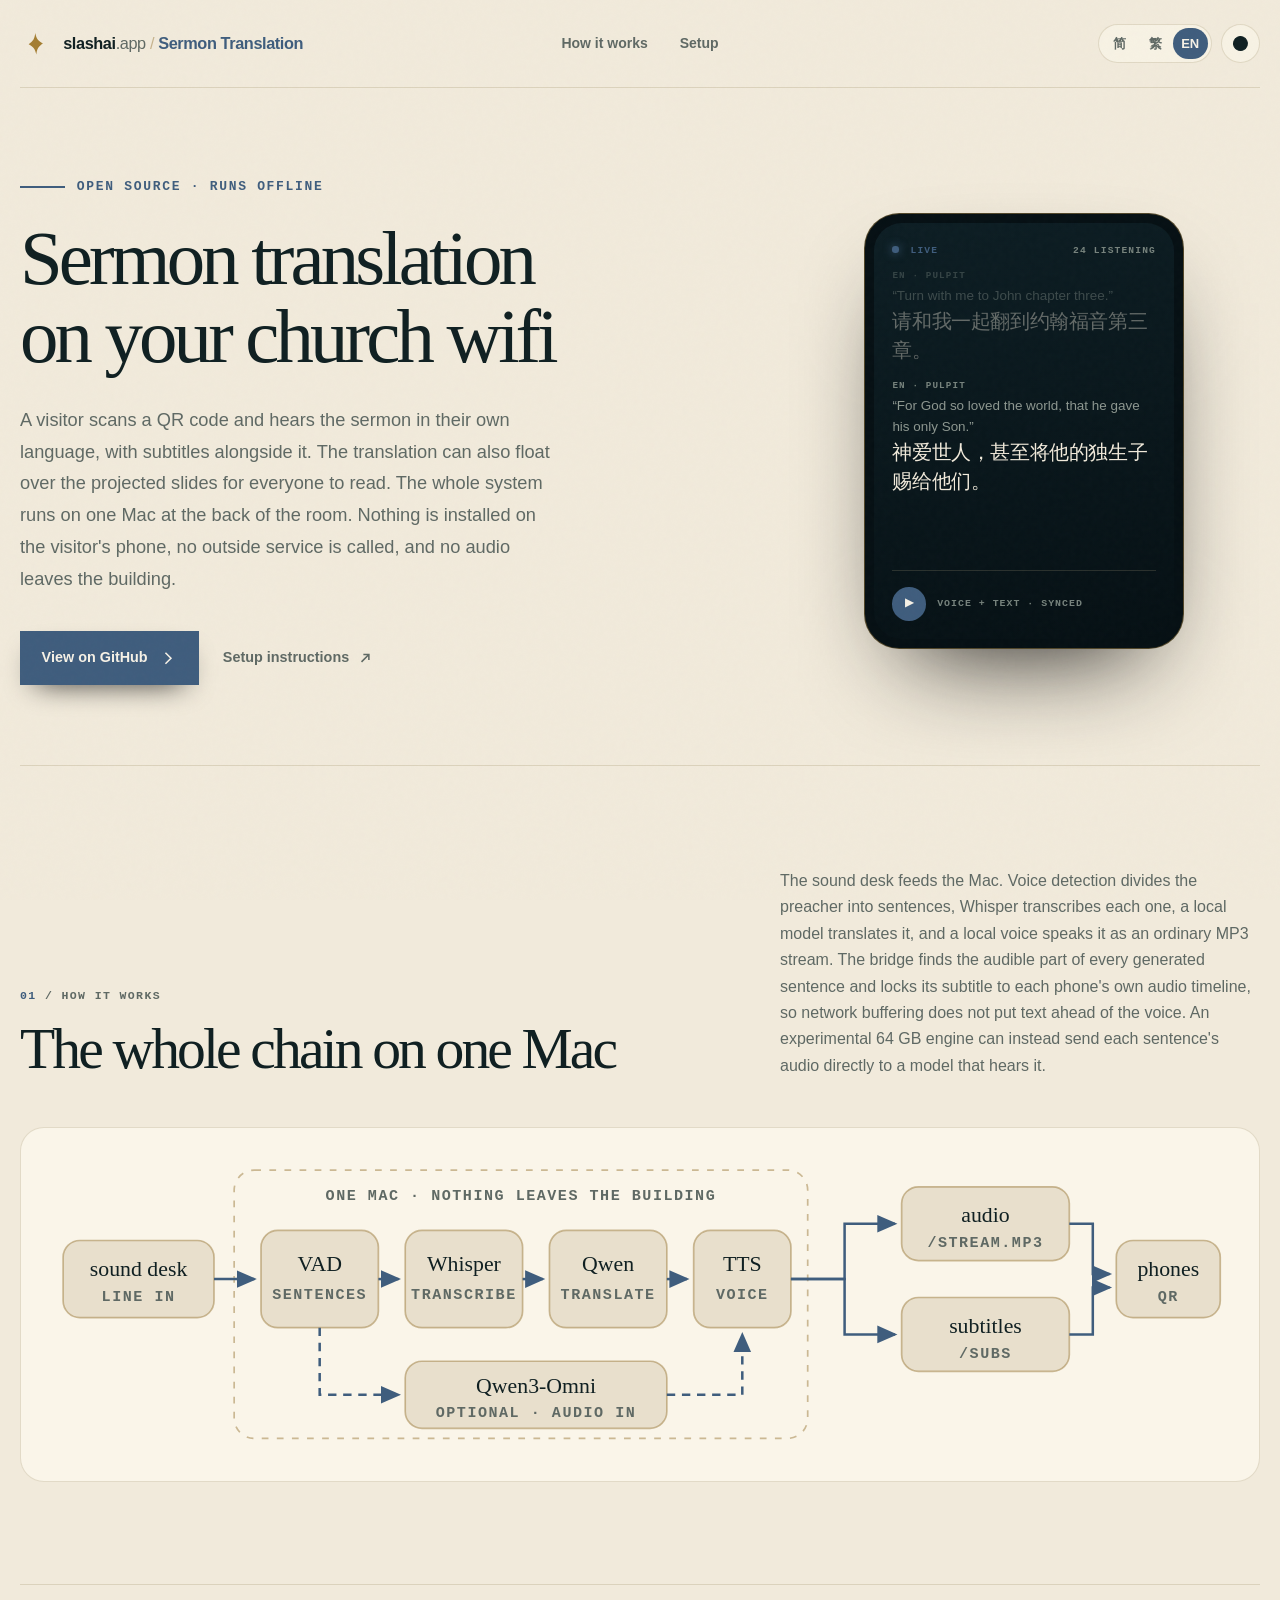
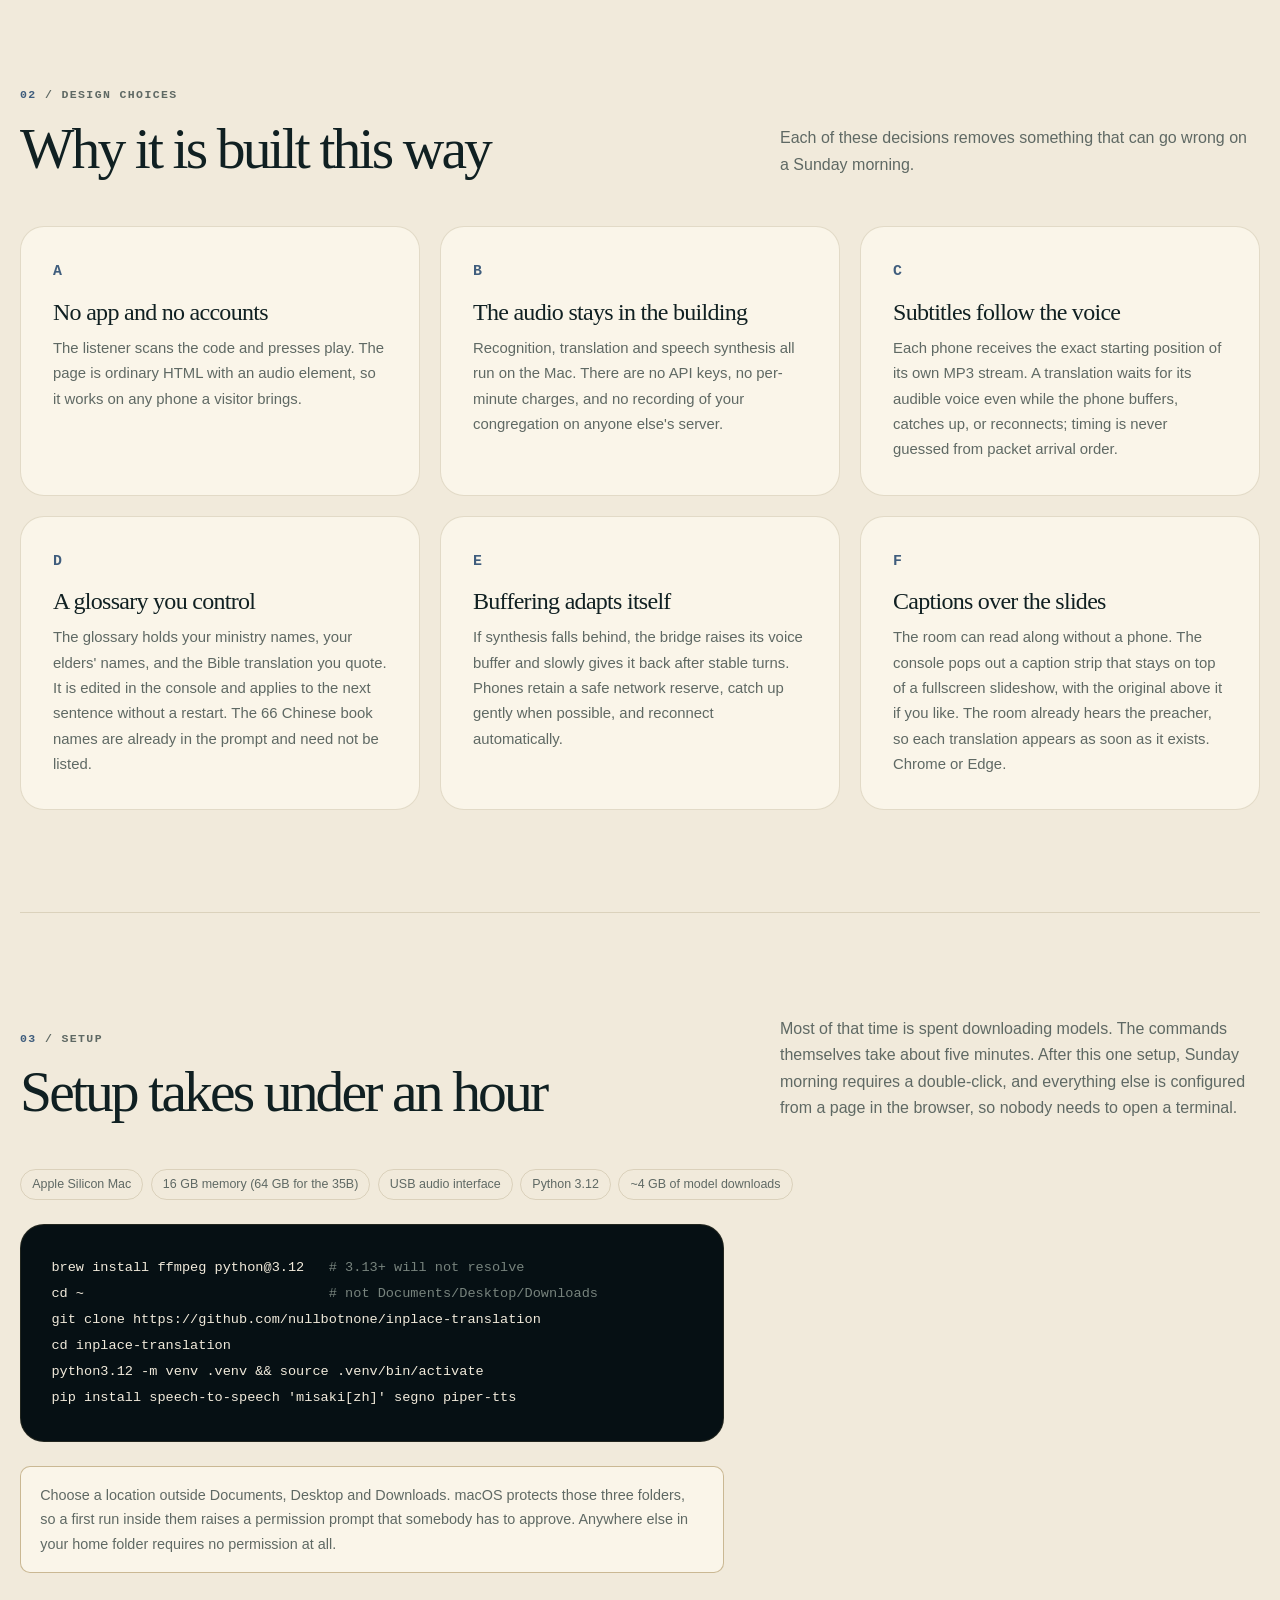
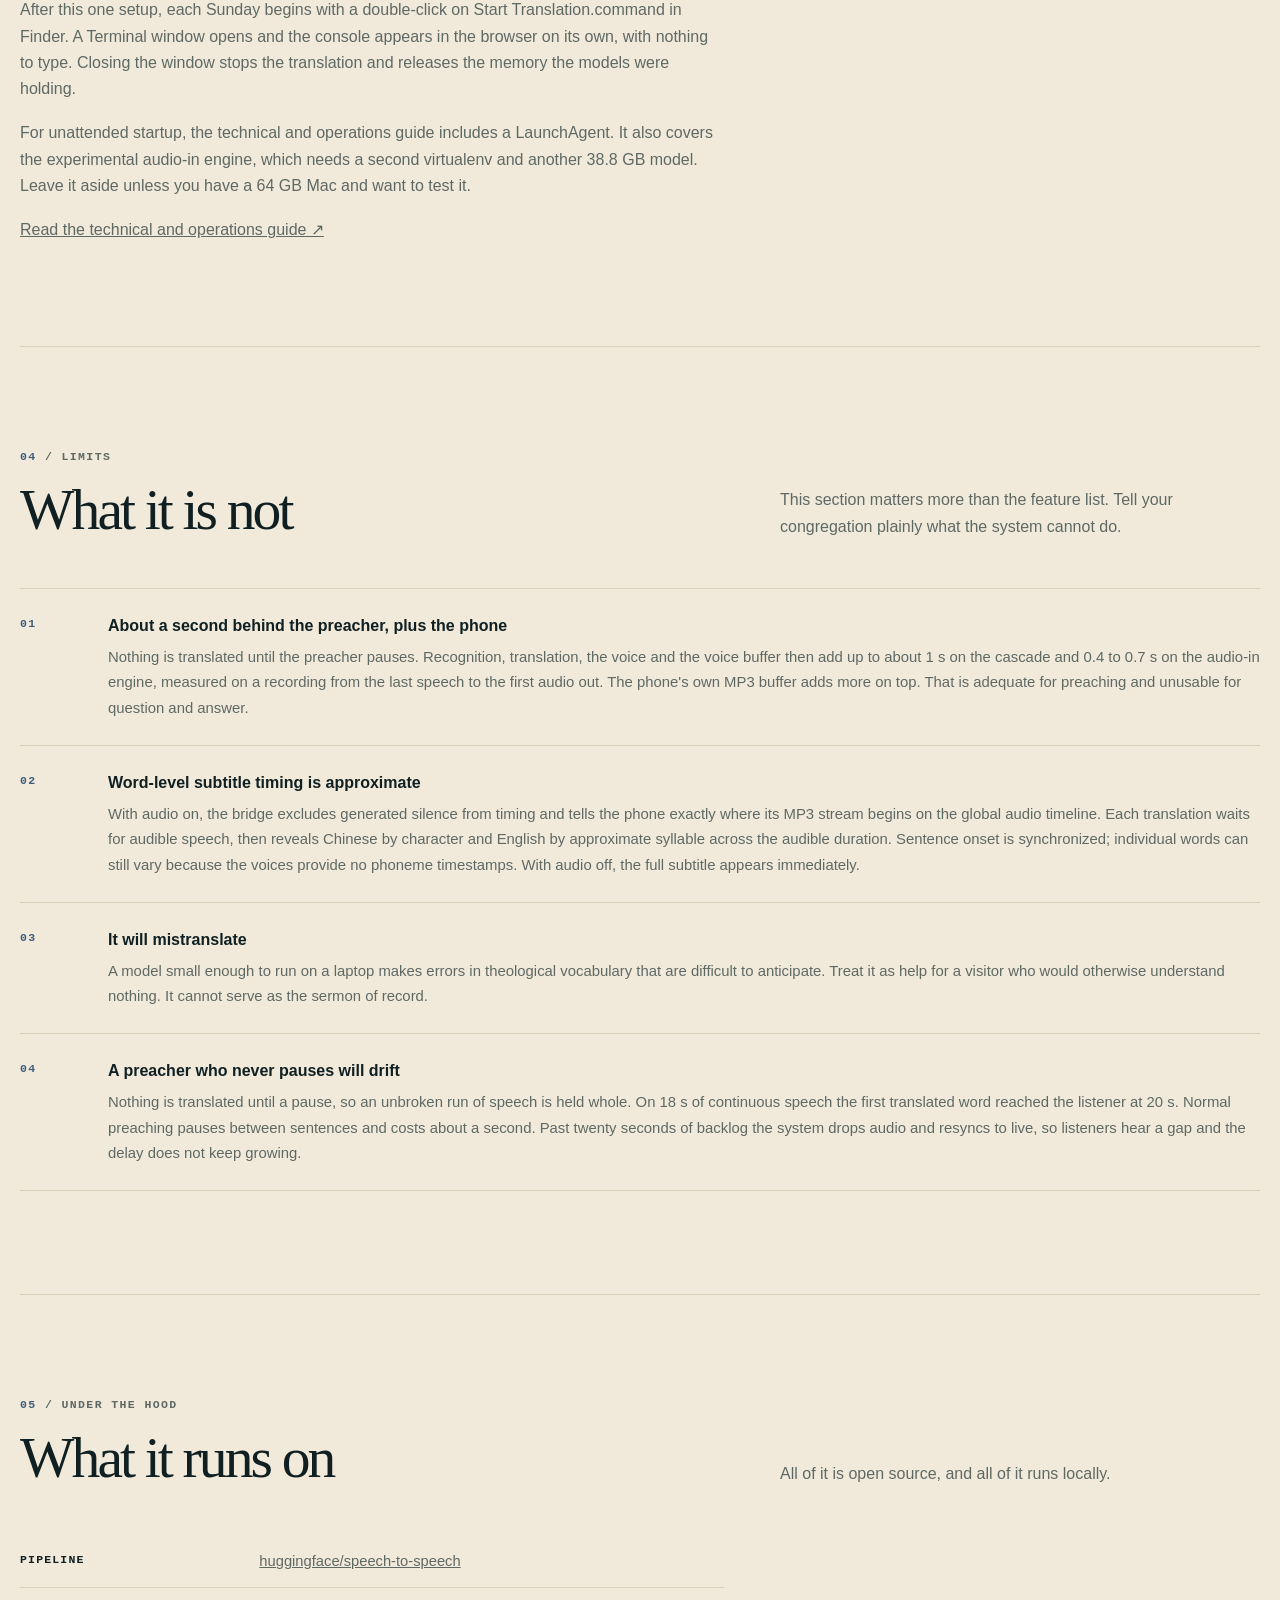
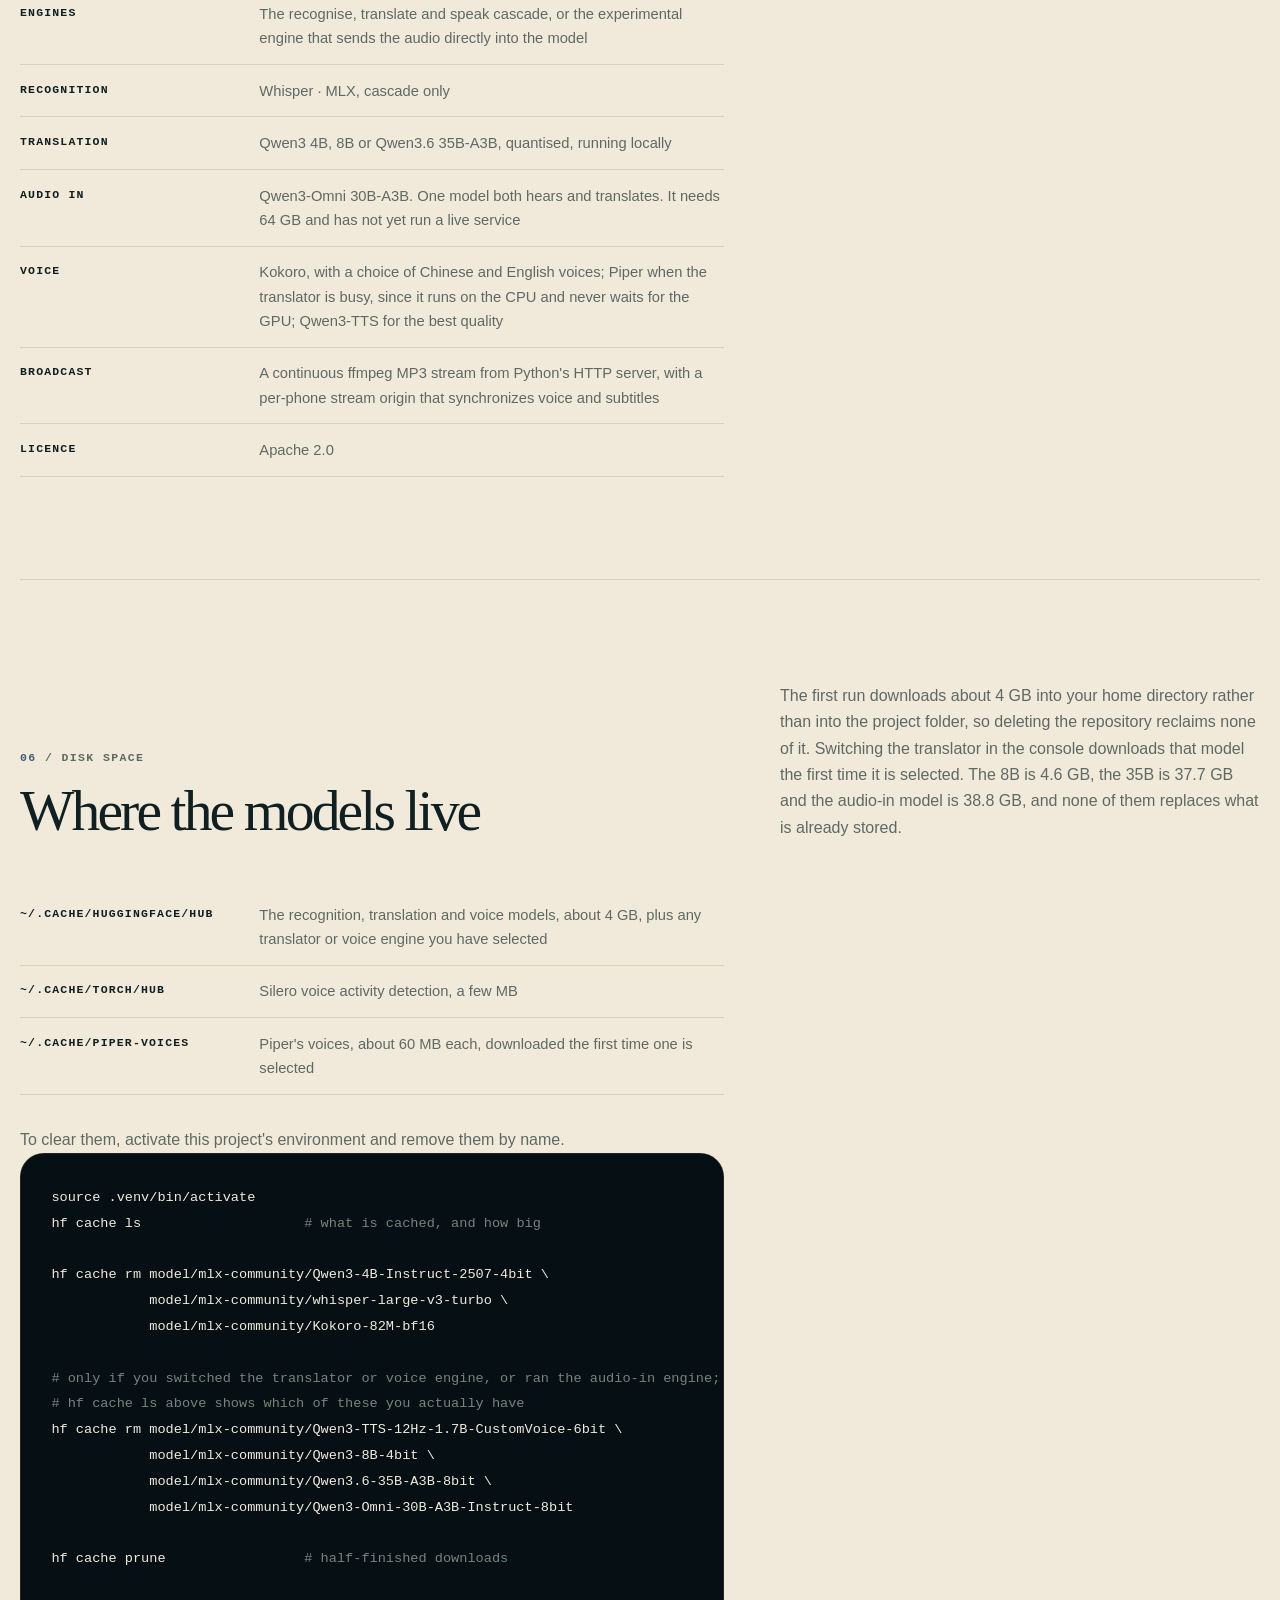
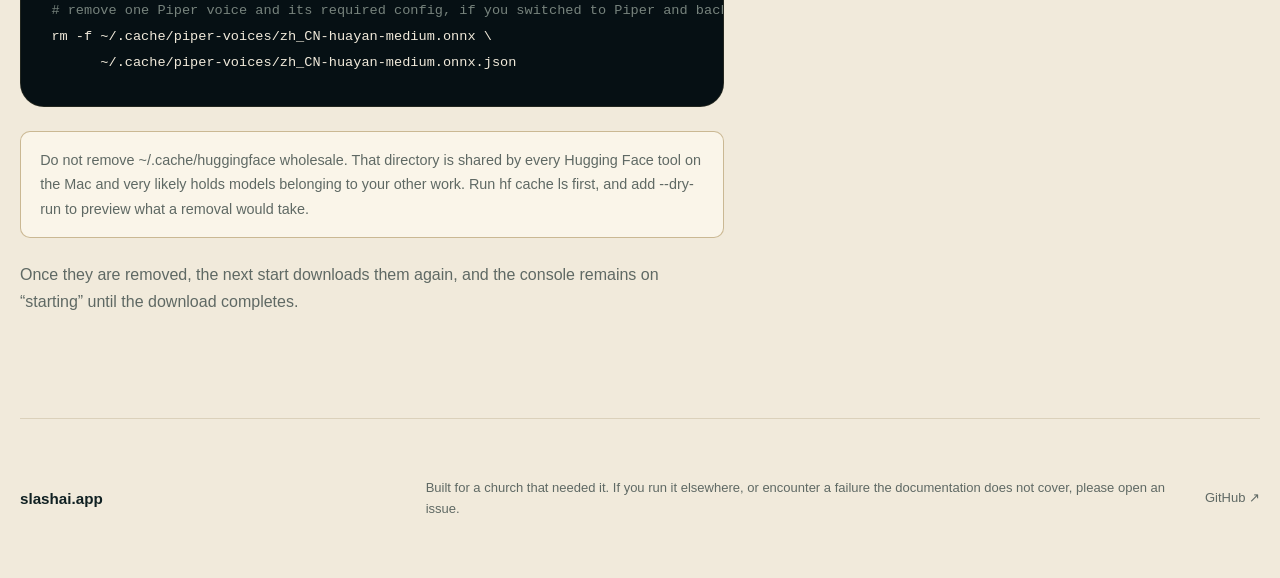
==== commit e9e9619b: "Mention projector captions in the page's opening summary One sentence in all three languages after t" ====
--- a/docs/index.html
+++ b/docs/index.html
@@ -52,9 +52,9 @@
           data-tw="教會 Wi-Fi 上的講道翻譯"
           data-en="Sermon translation on your church wifi"></h1>
       <p class="hero-sub"
-         data-zh="访客扫描二维码，即可听到自己语言的讲道，并同时看到实时字幕。整套系统运行在会堂后排的一台 Mac 上。访客的手机不需安装任何程序，过程中不调用外部服务，声音也不会离开教会。"
-         data-tw="訪客掃描 QR Code，即可聽到自己語言的講道，並同時看到即時字幕。整套系統執行在會堂後排的一台 Mac 上。訪客的手機不需安裝任何程式，過程中不呼叫外部服務，聲音也不會離開教會。"
-         data-en="A visitor scans a QR code and hears the sermon in their own language, with subtitles alongside it. The whole system runs on one Mac at the back of the room. Nothing is installed on the visitor's phone, no outside service is called, and no audio leaves the building."></p>
+         data-zh="访客扫描二维码，即可听到自己语言的讲道，并同时看到实时字幕。译文也可以叠在投影片上，供全场阅读。整套系统运行在会堂后排的一台 Mac 上。访客的手机不需安装任何程序，过程中不调用外部服务，声音也不会离开教会。"
+         data-tw="訪客掃描 QR Code，即可聽到自己語言的講道，並同時看到即時字幕。譯文也可以疊在投影片上，供全場閱讀。整套系統執行在會堂後排的一台 Mac 上。訪客的手機不需安裝任何程式，過程中不呼叫外部服務，聲音也不會離開教會。"
+         data-en="A visitor scans a QR code and hears the sermon in their own language, with subtitles alongside it. The translation can also float over the projected slides for everyone to read. The whole system runs on one Mac at the back of the room. Nothing is installed on the visitor's phone, no outside service is called, and no audio leaves the building."></p>
       <div class="hero-actions">
         <a class="button" href="https://github.com/nullbotnone/inplace-translation" target="_blank" rel="noopener">
           <span data-zh="在 GitHub 上查看" data-tw="在 GitHub 上查看" data-en="View on GitHub"></span>
--- a/docs/styles.css
+++ b/docs/styles.css
@@ -156,7 +156,7 @@
          border-radius: var(--radius); background: var(--surface); }
 .stage svg { display: block; width: 100%; height: auto; }
 
-.features { display: grid; gap: 1.25rem; grid-template-columns: repeat(auto-fit, minmax(15rem, 1fr)); }
+.features { display: grid; gap: 1.25rem; grid-template-columns: repeat(3, 1fr); }
 .feature { padding: clamp(1.4rem, 3vw, 2rem); border: 1px solid var(--line);
            border-radius: var(--radius); background: var(--surface);
            transition: transform .25s ease, border-color .25s ease; }
@@ -205,6 +205,7 @@
   .phone { justify-self: start; }
   .band-head { grid-template-columns: 1fr; gap: 1.5rem; }
   .limits li { grid-template-columns: 1fr; gap: .4rem; }
+  .features { grid-template-columns: repeat(2, 1fr); }
 }
 @media (max-width: 680px) {
   main, .topbar, footer { width: min(calc(100% - 1.5rem), 82rem); }
@@ -217,6 +218,7 @@
   .hero-actions { align-items: flex-start; flex-direction: column; }
   .phone { width: 100%; }
   footer { grid-template-columns: 1fr; gap: .8rem; padding: 2.5rem 0; }
+  .features { grid-template-columns: 1fr; }
 }
 @media (prefers-reduced-motion: reduce) {
   html { scroll-behavior: auto; }
